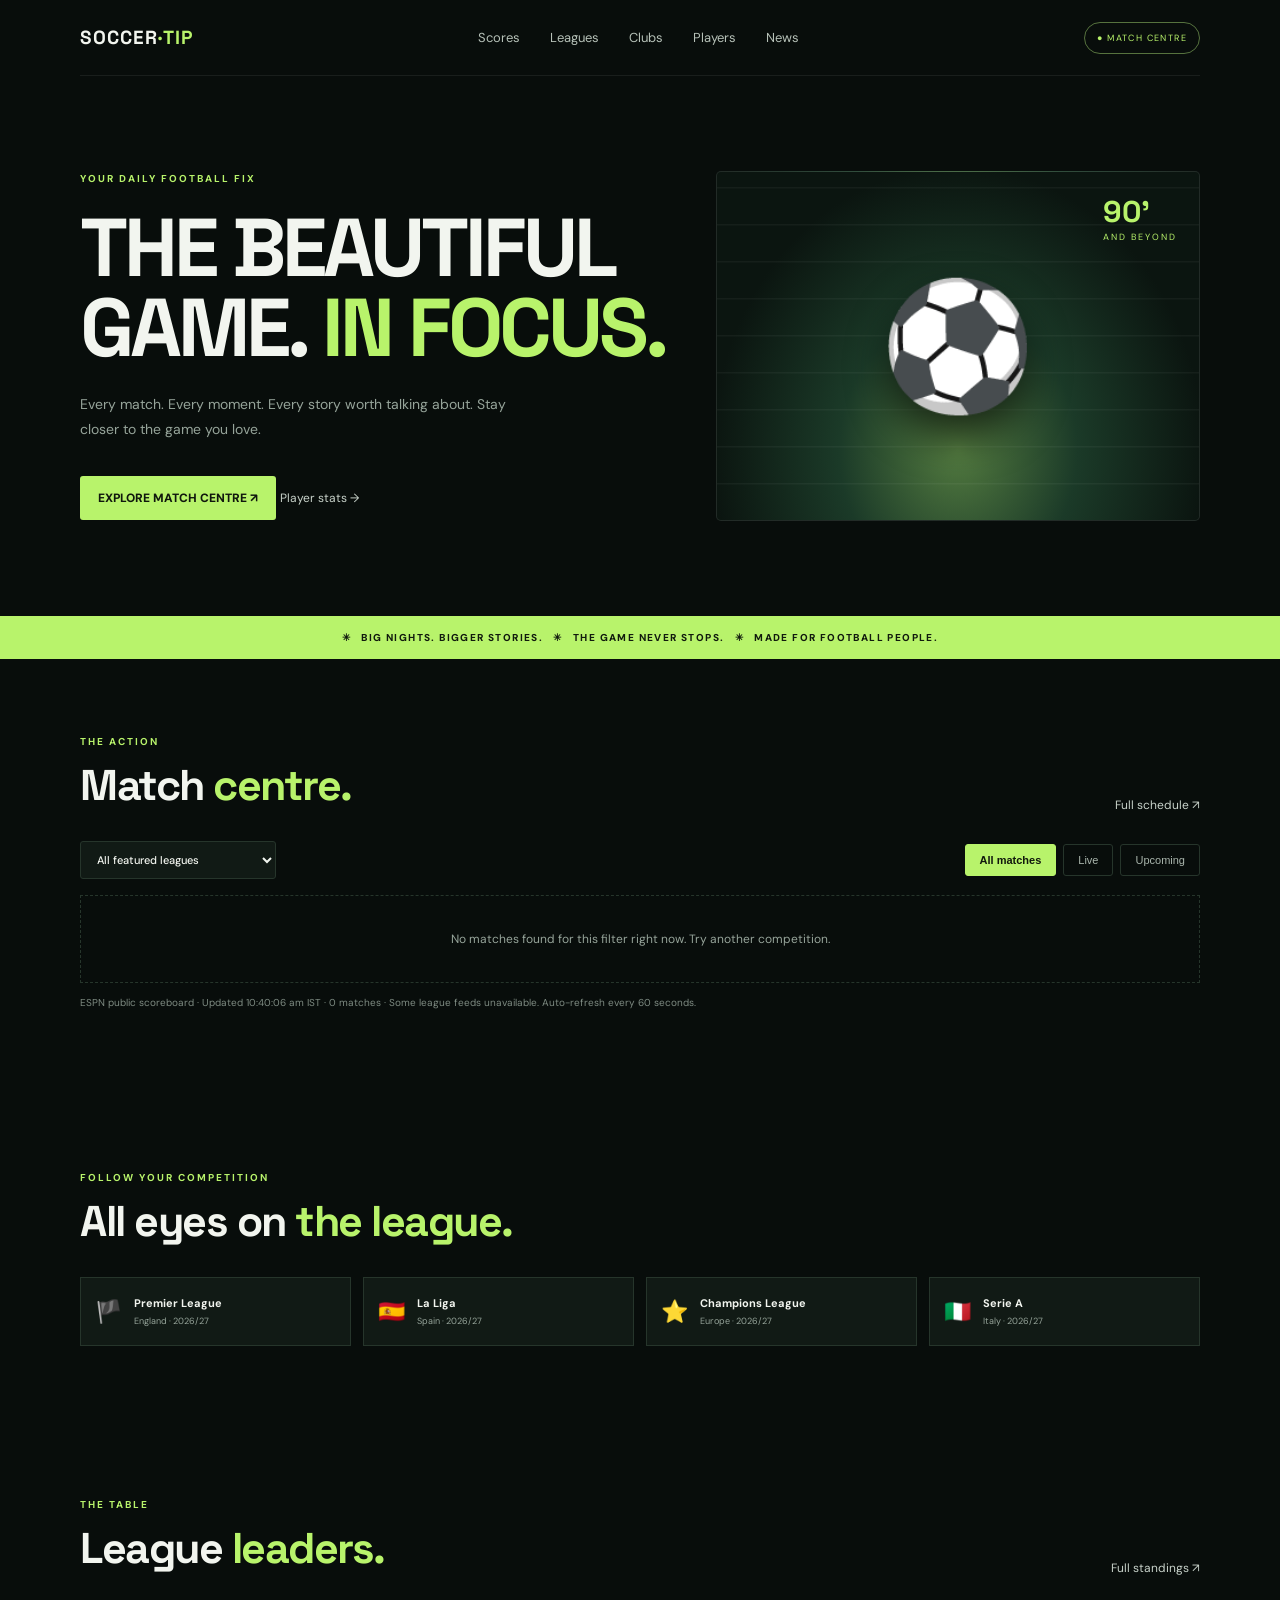
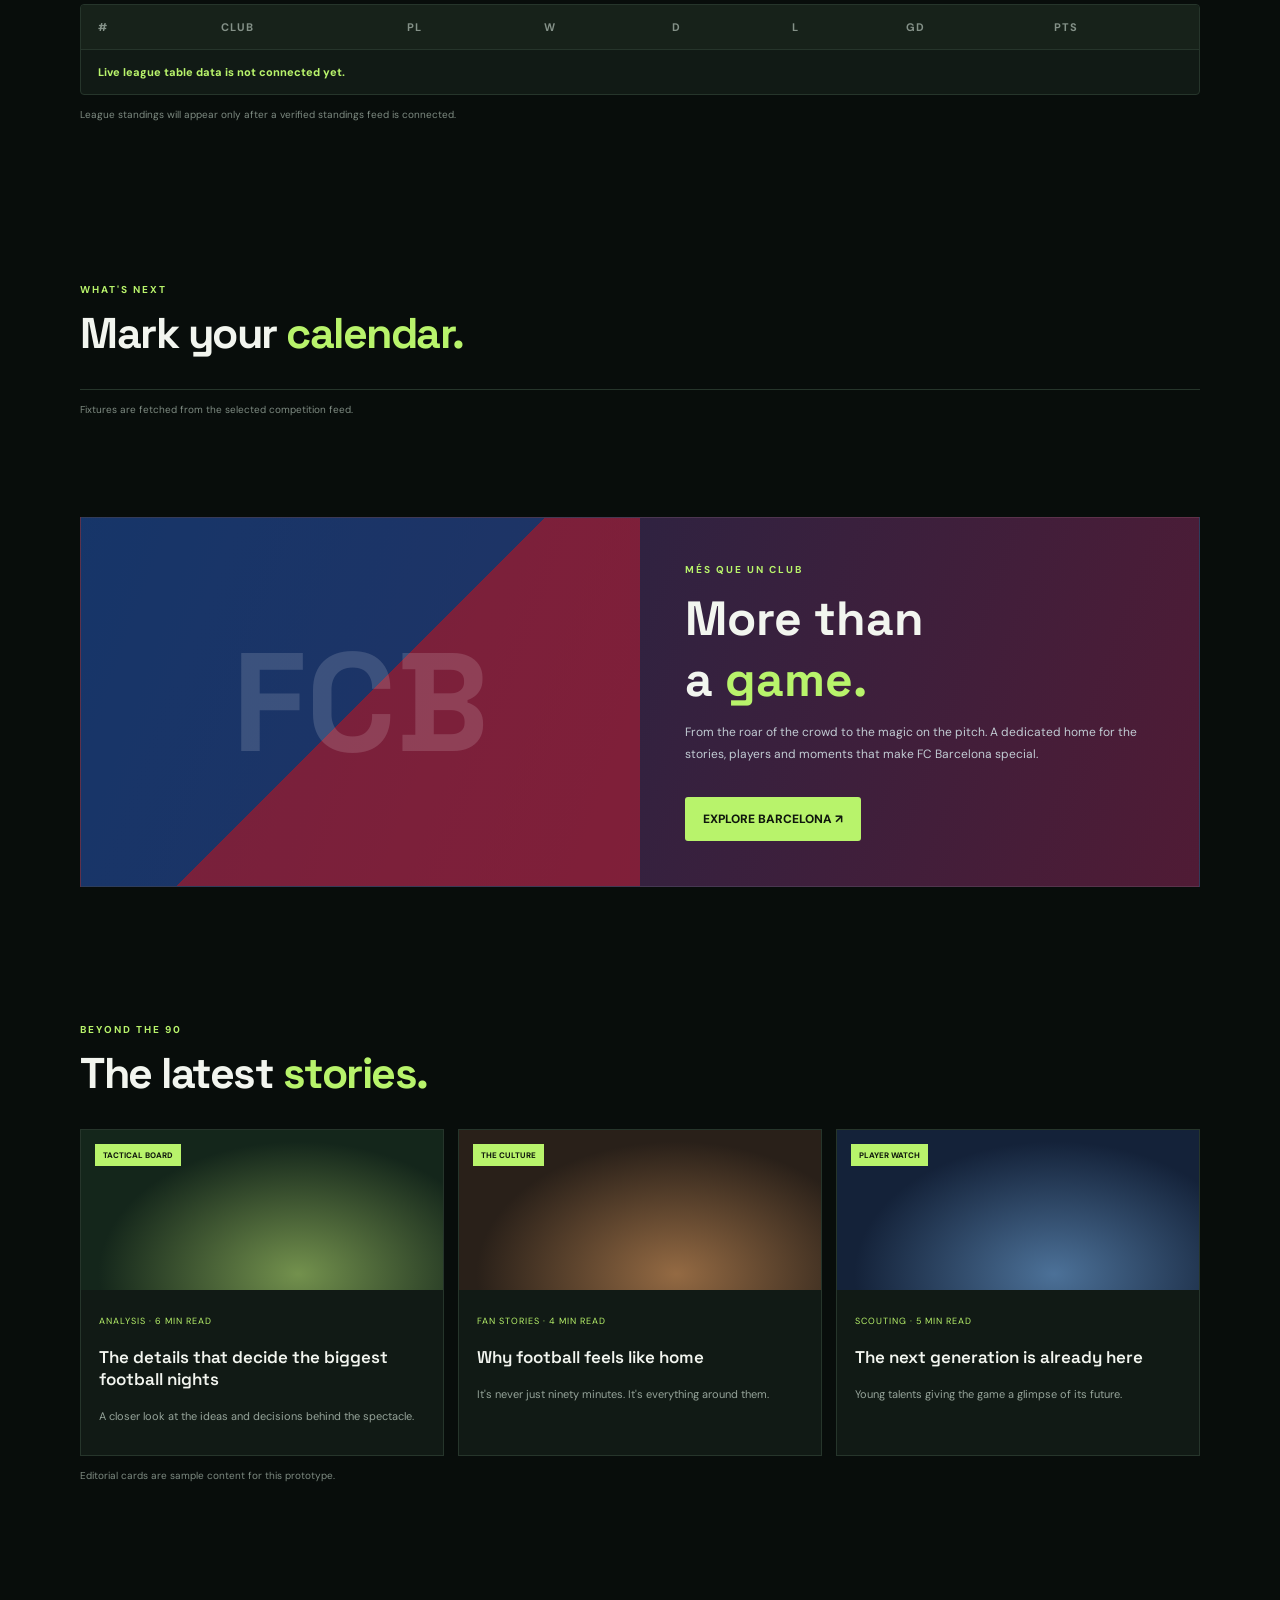
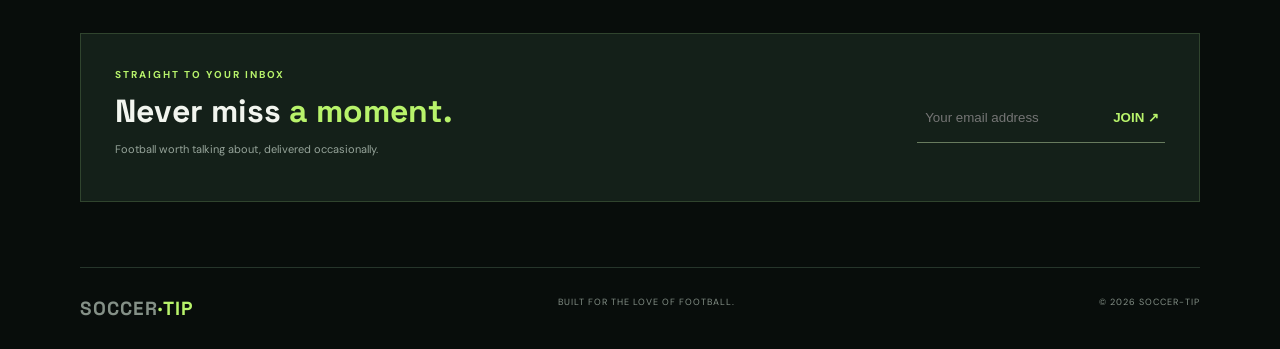
==== index.html @ ed4bfbc4 "Force refresh live scoreboard assets in browsers" ====
<!doctype html><html lang="en"><head><meta charset="utf-8"><meta name="viewport" content="width=device-width,initial-scale=1"><meta name="theme-color" content="#080d0b"><meta name="description" content="Soccer-Tip — your home for football scores, fixtures, leagues and stories."><title>Soccer-Tip | The beautiful game, in focus</title><link rel="preconnect" href="https://fonts.googleapis.com"><link href="https://fonts.googleapis.com/css2?family=DM+Sans:wght@400;500;700;800&family=Space+Grotesk:wght@500;600;700&display=swap" rel="stylesheet"><link rel="stylesheet" href="styles.css?v=20261124d"></head><body><header class="top wrap"><a class="brand" href="#">SOCCER<b>·TIP</b></a><nav><a href="#scores">Scores</a><a href="leagues.html">Leagues</a><a href="clubs.html">Clubs</a><a href="players.html">Players</a><a href="news.html">News</a></nav><span class="pill">● MATCH CENTRE</span></header><main><section class="hero wrap"><div><div class="eyebrow">YOUR DAILY FOOTBALL FIX</div><h1>THE BEAUTIFUL<br>GAME. <em>IN FOCUS.</em></h1><p>Every match. Every moment. Every story worth talking about. Stay closer to the game you love.</p><a class="cta" href="#scores">EXPLORE MATCH CENTRE ↗</a> <a class="link" href="players.html">Player stats →</a></div><div class="stadium"><div class="stamp">90'<small>AND BEYOND</small></div><div class="ball">⚽</div></div></section><div class="ticker">✳ &nbsp; BIG NIGHTS. BIGGER STORIES. &nbsp; ✳ &nbsp; THE GAME NEVER STOPS. &nbsp; ✳ &nbsp; MADE FOR FOOTBALL PEOPLE.</div><section class="section wrap" id="scores"><div class="heading"><div><div class="eyebrow">THE ACTION</div><h2>Match <em>centre.</em></h2></div><a class="link" href="#fixtures">Full schedule ↗</a></div><div class="score-tools"><select id="league-filter" class="filter-select" aria-label="Choose league"><option value="all">All featured leagues</option><option value="eng.1">Premier League</option><option value="esp.1">La Liga</option><option value="ger.1">Bundesliga</option><option value="ita.1">Serie A</option><option value="fra.1">Ligue 1</option><option value="uefa.champions">Champions League</option><option value="uefa.europa">Europa League</option><option value="uefa.europa.conf">Conference League</option><option value="ned.1">Eredivisie</option><option value="por.1">Primeira Liga</option><option value="usa.1">MLS</option><option value="mex.1">Liga MX</option><option value="bra.1">Brasileirão</option><option value="arg.1">Argentina Primera</option><option value="sco.1">Scottish Premiership</option><option value="eng.2">Championship</option><option value="eng.w.1">Women’s Super League</option><option value="uefa.wchampions">Women’s Champions League</option><option value="fifa.world">World Cup</option></select><div class="tabs"><button class="tab active" data-filter="all">All matches</button><button class="tab" data-filter="live">Live</button><button class="tab" data-filter="upcoming">Upcoming</button></div></div><div class="matches" id="matches-list"><div class="loading-state">Connecting to live football data…</div></div><p class="disclaimer" id="score-status">Live scores load directly from the ESPN public scoreboard. No sample scores are shown.</p></section><section class="section wrap" id="leagues"><div class="heading"><div><div class="eyebrow">FOLLOW YOUR COMPETITION</div><h2>All eyes on <em>the league.</em></h2></div></div><div class="leagues"><a class="league" href="#fixtures"><span class="flag">🏴</span><span><strong>Premier League</strong><small>England · 2026/27</small></span></a><a class="league" href="#fixtures"><span class="flag">🇪🇸</span><span><strong>La Liga</strong><small>Spain · 2026/27</small></span></a><a class="league" href="#fixtures"><span class="flag">⭐</span><span><strong>Champions League</strong><small>Europe · 2026/27</small></span></a><a class="league" href="#fixtures"><span class="flag">🇮🇹</span><span><strong>Serie A</strong><small>Italy · 2026/27</small></span></a></div></section><section class="section wrap" id="standings"><div class="heading"><div><div class="eyebrow">THE TABLE</div><h2>League <em>leaders.</em></h2></div><a class="link" href="leagues.html">Full standings ↗</a></div><div class="table-wrap"><table class="standings"><thead><tr><th>#</th><th>CLUB</th><th>PL</th><th>W</th><th>D</th><th>L</th><th>GD</th><th>PTS</th></tr></thead><tbody id="standings-body"><tr><td colspan="8">Live league table data is not connected yet.</td></tr></tbody></table></div><p class="disclaimer">League standings will appear only after a verified standings feed is connected.</p></section><section class="section wrap" id="fixtures"><div class="heading"><div><div class="eyebrow">WHAT'S NEXT</div><h2>Mark your <em>calendar.</em></h2></div></div><div class="fixtures" id="upcoming-fixtures"><p class="disclaimer">Fixtures are fetched from the selected competition feed.</p></div></section><section class="barca wrap"><div class="barca-art">FCB</div><div class="barca-copy"><div class="eyebrow">MÉS QUE UN CLUB</div><h2>More than<br>a <em>game.</em></h2><p>From the roar of the crowd to the magic on the pitch. A dedicated home for the stories, players and moments that make FC Barcelona special.</p><a class="cta" href="clubs.html#barcelona">EXPLORE BARCELONA ↗</a></div></section><section class="section wrap" id="stories"><div class="heading"><div><div class="eyebrow">BEYOND THE 90</div><h2>The latest <em>stories.</em></h2></div></div><div class="stories"><article class="story"><div class="visual"><span>TACTICAL BOARD</span></div><div class="story-copy"><small>ANALYSIS · 6 MIN READ</small><h3>The details that decide the biggest football nights</h3><p>A closer look at the ideas and decisions behind the spectacle.</p></div></article><article class="story"><div class="visual"><span>THE CULTURE</span></div><div class="story-copy"><small>FAN STORIES · 4 MIN READ</small><h3>Why football feels like home</h3><p>It's never just ninety minutes. It's everything around them.</p></div></article><article class="story"><div class="visual"><span>PLAYER WATCH</span></div><div class="story-copy"><small>SCOUTING · 5 MIN READ</small><h3>The next generation is already here</h3><p>Young talents giving the game a glimpse of its future.</p></div></article></div><p class="disclaimer">Editorial cards are sample content for this prototype.</p></section><section class="newsletter wrap"><div><div class="eyebrow">STRAIGHT TO YOUR INBOX</div><h2>Never miss <em>a moment.</em></h2><p>Football worth talking about, delivered occasionally.</p></div><div><form id="newsletter"><input type="email" placeholder="Your email address" required aria-label="Your email address"><button>JOIN ↗</button></form><small id="message" class="disclaimer"></small></div></section></main><footer class="footer wrap"><a class="brand" href="#">SOCCER<b>·TIP</b></a><span>BUILT FOR THE LOVE OF FOOTBALL.</span><span>© 2026 SOCCER-TIP</span></footer><script src="app.js?v=20261124d"></script></body></html>
---- styles.css ----
:root{--bg:#080d0b;--panel:#111a15;--line:#26352b;--txt:#f2f5ef;--muted:#96a49a;--green:#b8f36b;--display:'Space Grotesk',sans-serif;--body:'DM Sans',sans-serif}*{box-sizing:border-box}html{scroll-behavior:smooth}body{margin:0;background:var(--bg);color:var(--txt);font-family:var(--body)}a{color:inherit;text-decoration:none}.wrap{width:min(1120px,88%);margin:auto}.top{height:76px;border-bottom:1px solid #ffffff12;display:flex;align-items:center;justify-content:space-between}.brand{font:700 19px var(--display);letter-spacing:1px}.brand b{color:var(--green)}nav{display:flex;gap:30px;color:#b6c1b8;font-size:13px}nav a:hover,.link:hover{color:var(--green)}.pill{font-size:9px;letter-spacing:1.4px;color:var(--green);border:1px solid #56723e;padding:9px 12px;border-radius:30px}.hero{min-height:540px;display:grid;grid-template-columns:1.1fr .9fr;gap:45px;align-items:center;padding:65px 0}.eyebrow{color:var(--green);font-size:10px;letter-spacing:2px;font-weight:700}.hero h1{font:700 clamp(48px,6.6vw,82px)/.98 var(--display);letter-spacing:-4px;margin:23px 0}.hero h1 em,h2 em{font-style:normal;color:var(--green)}.hero p{color:var(--muted);max-width:440px;line-height:1.8;font-size:14px}.cta{display:inline-block;margin-top:20px;padding:14px 18px;background:var(--green);color:#10170d;font-weight:800;font-size:12px;border-radius:3px}.stadium{height:350px;border:1px solid #ffffff18;border-radius:5px;display:grid;place-items:center;position:relative;overflow:hidden;background:radial-gradient(ellipse at 50% 80%,#537b40,#1b3a28 35%,#0b1510 72%)}.stadium:before{content:"";position:absolute;inset:0;background:repeating-linear-gradient(0deg,transparent 0 35px,#ffffff0b 36px 37px)}.ball{font-size:125px;filter:drop-shadow(0 20px 20px #0009);z-index:1}.stamp{position:absolute;right:22px;top:20px;color:var(--green);font:700 30px var(--display)}.stamp small{display:block;font:9px var(--body);letter-spacing:2px}.ticker{background:var(--green);color:#111a0d;padding:15px 6%;font-size:10px;font-weight:800;letter-spacing:1.4px;text-align:center}.section{padding:76px 0}.heading{display:flex;align-items:end;justify-content:space-between;margin-bottom:28px}.heading h2{font:700 clamp(30px,4vw,43px) var(--display);margin:10px 0 0;letter-spacing:-1.5px}.link{font-size:12px;color:#c8d2ca}.tabs{display:flex;gap:7px;margin-bottom:15px}.tab{background:transparent;color:#aab6ad;border:1px solid var(--line);padding:9px 14px;font-size:11px;border-radius:3px}.tab.active{background:var(--green);color:#10170d;border-color:var(--green);font-weight:800}.matches{display:grid;grid-template-columns:repeat(3,1fr);gap:13px}.match{background:linear-gradient(145deg,#16221a,#0e1511);border:1px solid var(--line);padding:18px;border-radius:4px}.meta,.foot{display:flex;justify-content:space-between;color:#89968d;font-size:9px;letter-spacing:.8px}.live{color:var(--green)}.teams{display:grid;grid-template-columns:1fr auto 1fr;align-items:center;text-align:center;gap:8px;padding:28px 0}.crest{width:42px;height:42px;border-radius:50%;display:grid;place-items:center;margin:0 auto 9px;font-weight:800;background:#883047}.team:last-child .crest{background:#244c85}.team strong{font-size:11px}.score{font:700 27px var(--display)}.score small{display:block;font:9px var(--body);color:#98a59b;margin-top:5px}.foot{border-top:1px solid var(--line);padding-top:13px;letter-spacing:0}.disclaimer{font-size:10px;color:#7e8b82;margin-top:13px}.leagues{display:grid;grid-template-columns:repeat(4,1fr);gap:12px}.league{background:var(--panel);border:1px solid var(--line);padding:18px 14px;display:flex;gap:12px;align-items:center}.league .flag{font-size:22px}.league strong{display:block;font-size:11px}.league small{display:block;color:var(--muted);font-size:9px;margin-top:5px}.fixtures{border-top:1px solid var(--line)}.fixture{display:grid;grid-template-columns:65px 1fr 2fr 90px;gap:15px;align-items:center;padding:19px 12px;border-bottom:1px solid var(--line)}.date strong{font:700 24px var(--display)}.date small,.comp{display:block;color:var(--muted);font-size:9px;letter-spacing:1px}.fixture-teams{font-size:12px}.fixture-teams span{color:var(--muted);padding:0 10px}.time{font:700 14px var(--display)}.barca{margin:15px auto 60px;display:grid;grid-template-columns:1fr 1fr;background:linear-gradient(110deg,#15284a,#501b35);border:1px solid #ffffff19}.barca-art{min-height:280px;display:grid;place-items:center;font:700 clamp(70px,12vw,140px) var(--display);color:#ffffff25;background:linear-gradient(135deg,#173c78aa 50%,#a51e36aa 50%)}.barca-copy{padding:45px;align-self:center}.barca-copy h2{font:700 48px var(--display);margin:12px 0}.barca-copy p{font-size:12px;line-height:1.8;color:#c1cbd3}.stories{display:grid;grid-template-columns:repeat(3,1fr);gap:14px}.story{background:var(--panel);border:1px solid var(--line)}.visual{height:160px;background:radial-gradient(ellipse at 60% 90%,#73914d,#14261b 65%);position:relative}.story:nth-child(2) .visual{background:radial-gradient(ellipse at 60% 90%,#946a43,#292019 65%)}.story:nth-child(3) .visual{background:radial-gradient(ellipse at 60% 90%,#4c7198,#142239 65%)}.visual span{position:absolute;left:14px;top:14px;background:var(--green);color:#111a0d;padding:6px 8px;font-size:8px;font-weight:800}.story-copy{padding:18px}.story-copy small{color:var(--green);font-size:9px;letter-spacing:1px}.story-copy h3{font:600 17px var(--display);line-height:1.3}.story-copy p{font-size:11px;color:var(--muted);line-height:1.7}.newsletter{padding:34px;background:#142019;border:1px solid #30442e;display:flex;justify-content:space-between;align-items:center;gap:25px;margin:65px auto}.newsletter h2{font:700 32px var(--display);margin:10px 0}.newsletter p{font-size:11px;color:var(--muted)}form{display:flex;border-bottom:1px solid #687b5e;padding:9px 0}input{background:transparent;border:0;color:white;outline:0;padding:8px;min-width:190px}form button{background:transparent;border:0;color:var(--green);font-weight:800}.footer{border-top:1px solid var(--line);padding:28px 0;display:flex;justify-content:space-between;color:#849087;font-size:9px;letter-spacing:1px}@media(max-width:760px){.wrap{width:90%}.top{height:65px}nav{display:none}.hero{grid-template-columns:1fr;padding:55px 0}.hero h1{font-size:57px}.stadium{height:250px}.matches{grid-template-columns:1fr}.leagues{grid-template-columns:1fr 1fr}.fixture{grid-template-columns:48px 1fr auto;gap:8px}.comp{display:none}.barca{grid-template-columns:1fr}.barca-art{min-height:180px}.barca-copy{padding:30px}.stories{grid-template-columns:1fr}.newsletter{display:block;padding:25px}.newsletter form{margin-top:20px}.footer{gap:12px;flex-wrap:wrap}.footer .brand{width:100%}}
/* Expanded platform components */
.table-wrap{overflow-x:auto;border:1px solid var(--line);border-radius:4px;background:var(--panel)}
.standings{width:100%;border-collapse:collapse;min-width:520px;text-align:left}
.standings th{font-size:9px;letter-spacing:1px;color:#849188;font-weight:700;background:#17221a}
.standings td,.standings th{padding:15px 17px;border-bottom:1px solid var(--line);font-size:11px}
.standings td:first-child{color:var(--green);font-weight:800}.standings td:nth-child(2){font-weight:700}.standings tr:last-child td{border-bottom:0}
.page-hero{padding:65px 0 40px;border-bottom:1px solid var(--line)}
.page-hero h1{font:700 clamp(42px,6vw,68px)/1 var(--display);letter-spacing:-3px;margin:16px 0}
.page-hero p{color:var(--muted);max-width:620px;line-height:1.8;font-size:13px}
.content-grid{display:grid;grid-template-columns:repeat(3,1fr);gap:14px}
.content-card{background:var(--panel);border:1px solid var(--line);padding:20px;border-radius:4px}
.content-card h3{font:600 18px var(--display);margin:10px 0}
.content-card p{font-size:11px;line-height:1.7;color:var(--muted)}
.content-card .eyebrow{font-size:9px}
.club-badge{width:48px;height:48px;border-radius:50%;display:grid;place-items:center;background:linear-gradient(135deg,#163b80 50%,#a51e36 50%);font:700 17px var(--display);margin-bottom:15px}
.player-number{font:700 34px var(--display);color:var(--green)}
.stat-row{display:grid;grid-template-columns:repeat(4,1fr);gap:10px;margin:22px 0}
.stat-box{background:var(--panel);border:1px solid var(--line);padding:17px}
.stat-box strong{display:block;font:700 27px var(--display);color:var(--green)}
.stat-box span{font-size:9px;color:var(--muted);letter-spacing:1px}
.searchbar{display:flex;gap:10px;margin:20px 0}
.searchbar input{background:var(--panel);border:1px solid var(--line);padding:13px 15px;flex:1;min-width:0}
.filter-select{background:var(--panel);border:1px solid var(--line);color:var(--txt);padding:0 12px}
.content-card[hidden],.match[hidden]{display:none}
@media(max-width:760px){.content-grid{grid-template-columns:1fr}.stat-row{grid-template-columns:1fr 1fr}.page-hero{padding:45px 0 28px}.searchbar{flex-direction:column}.filter-select{padding:12px}}

.score-tools{display:flex;align-items:center;justify-content:space-between;gap:14px;margin-bottom:16px}.score-tools .tabs{margin:0}.filter-select{min-height:38px;border-radius:3px;font:500 11px var(--body);max-width:280px}.loading-state,.empty-state{padding:35px 15px;text-align:center;border:1px dashed var(--line);color:var(--muted);font-size:12px;grid-column:1/-1}.team{min-width:0}.club-logo{width:42px;height:42px;object-fit:contain;display:block;margin:0 auto 9px}.crest-fallback{width:42px;height:42px;border-radius:50%;display:grid;place-items:center;margin:0 auto 9px;background:#233b2a;color:var(--green);font:700 14px var(--display)}.team strong{display:block;max-width:110px;overflow:hidden;text-overflow:ellipsis;white-space:nowrap}.match{min-width:0}@media(max-width:760px){.score-tools{align-items:stretch;flex-direction:column}.score-tools .tabs{flex-wrap:wrap}.filter-select{max-width:none;width:100%}}
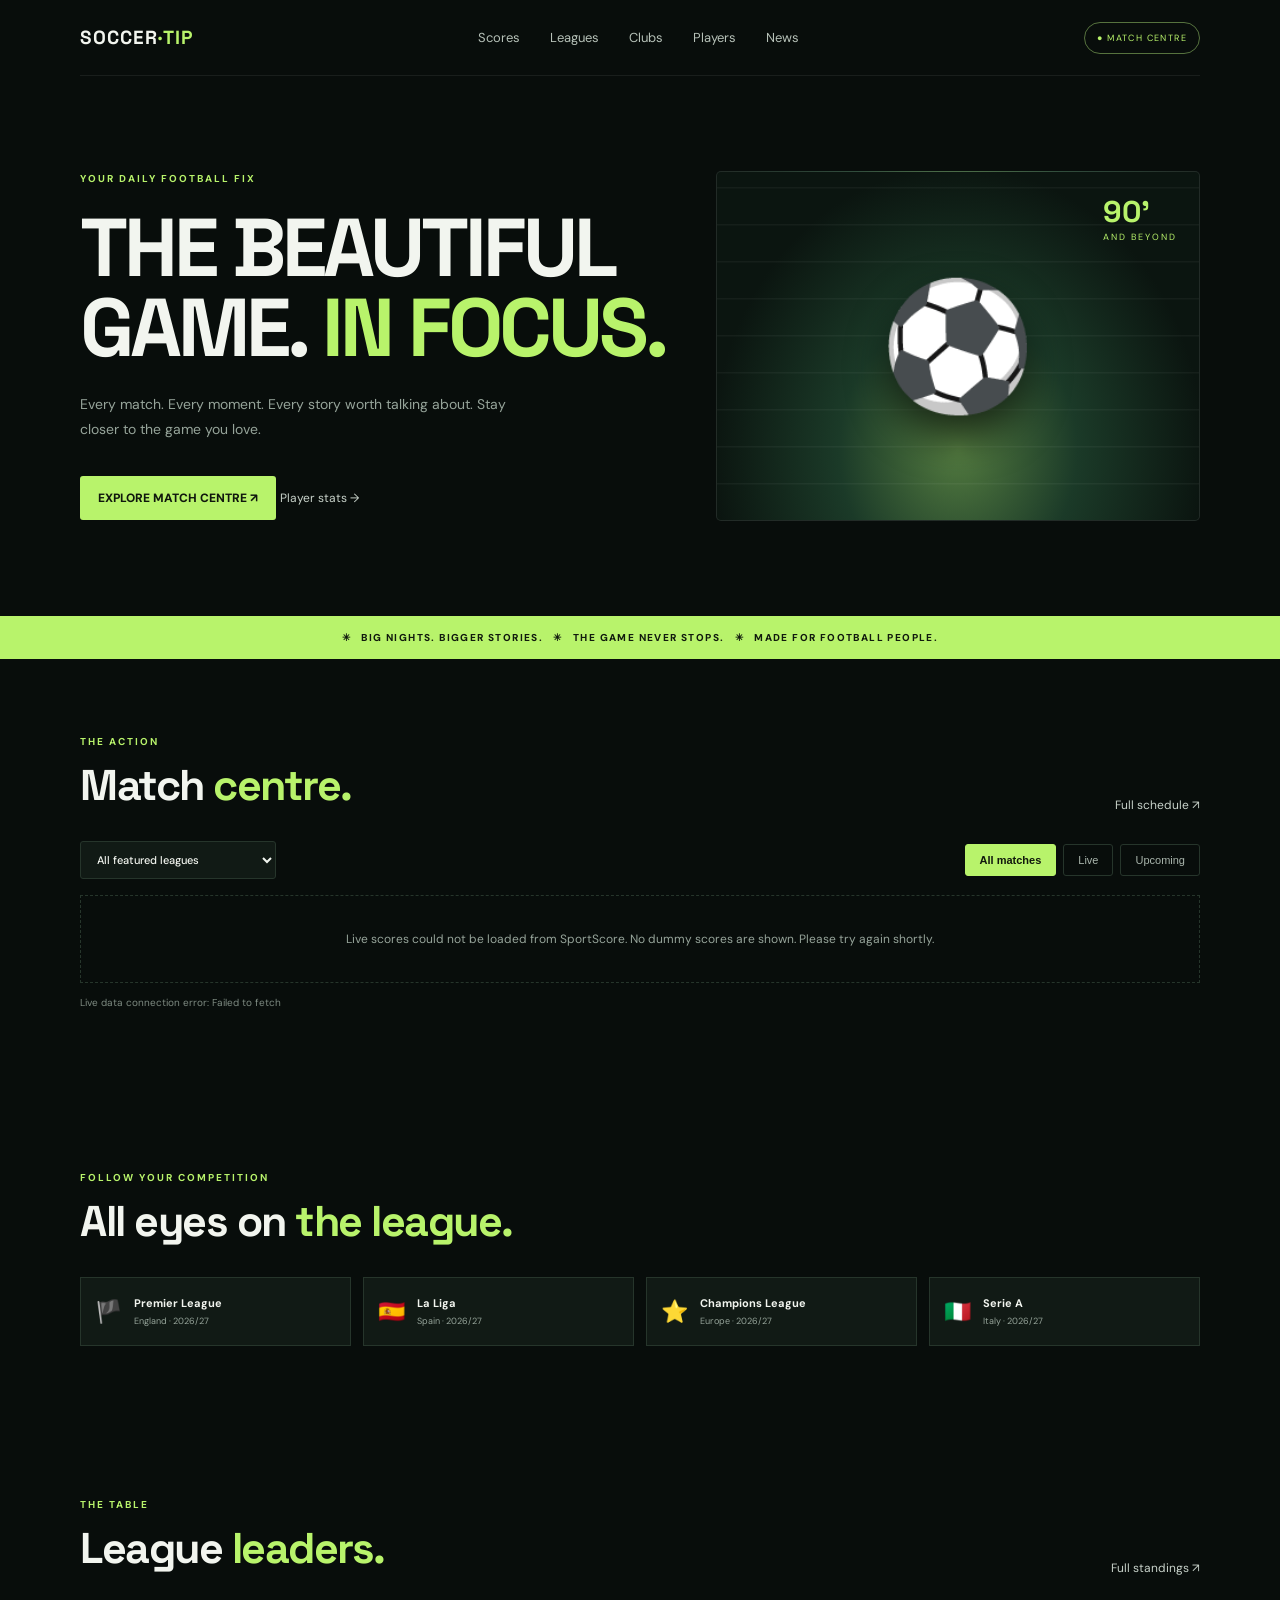
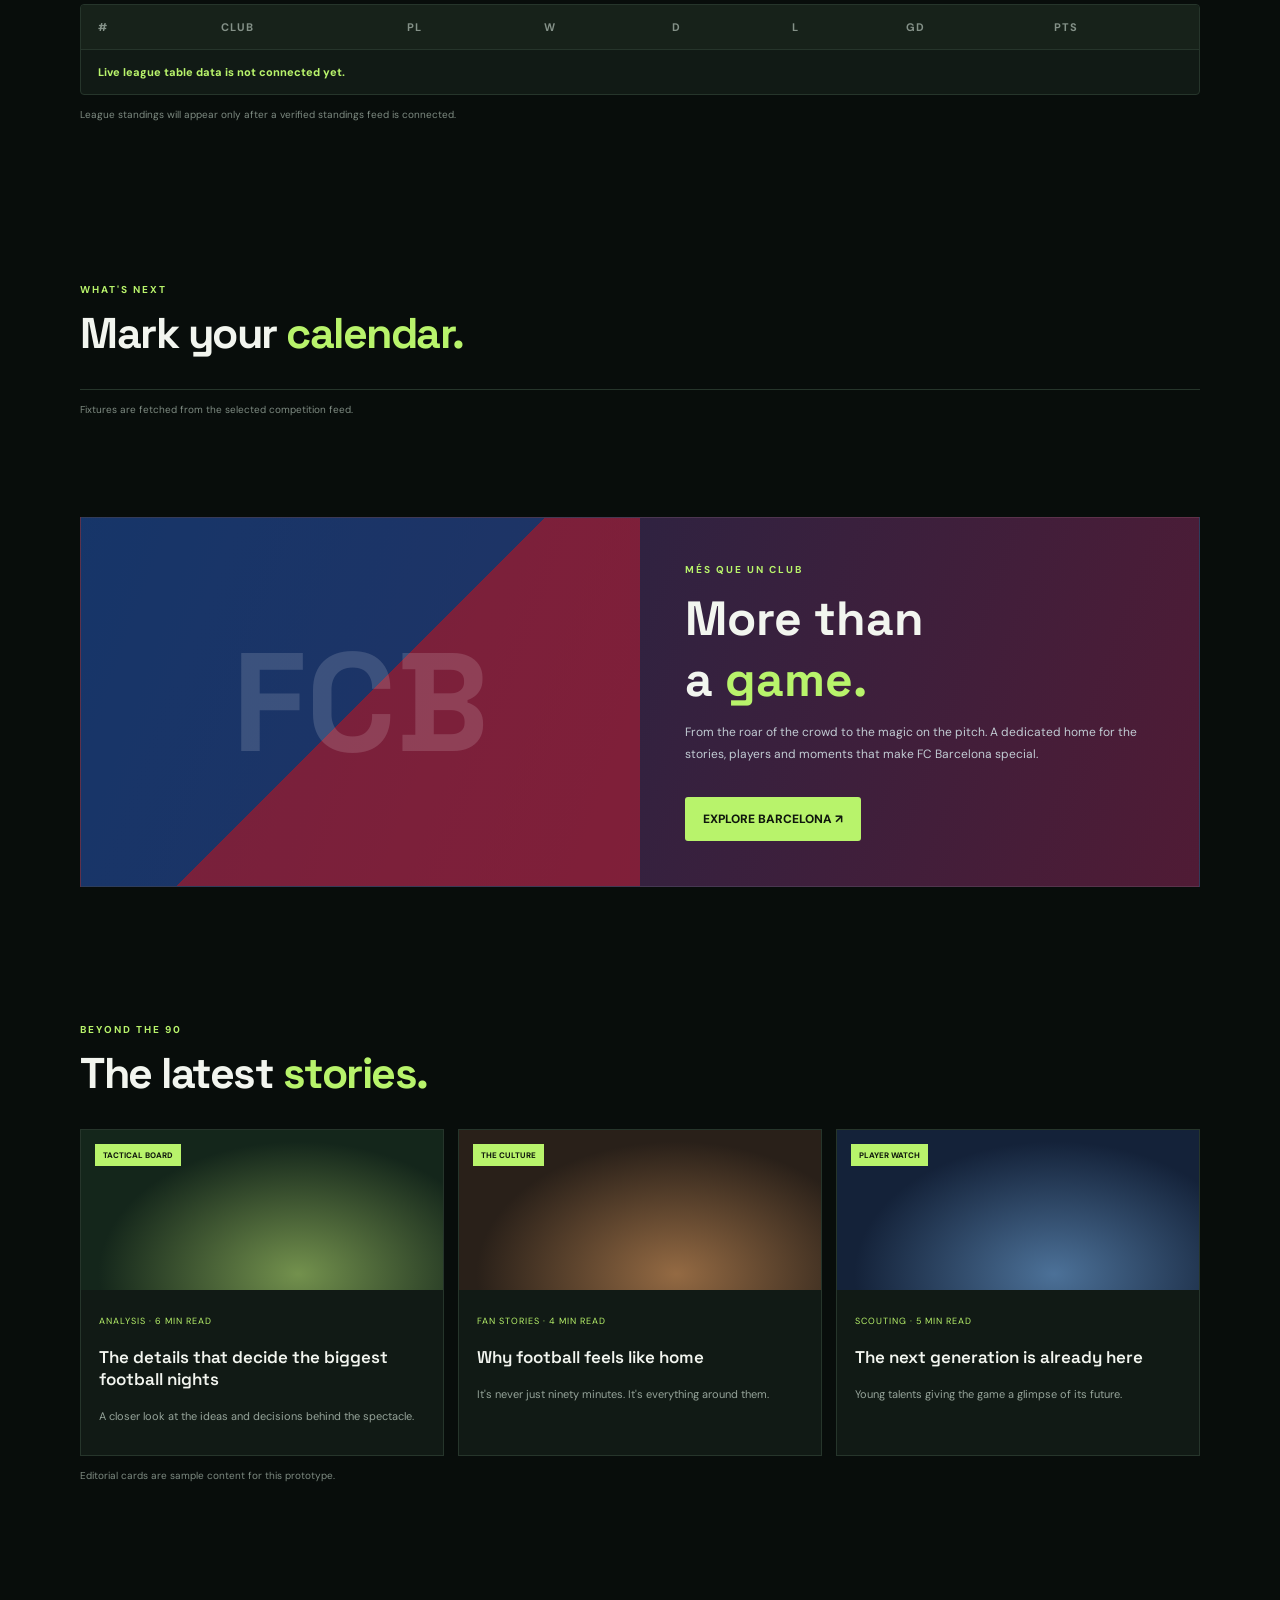
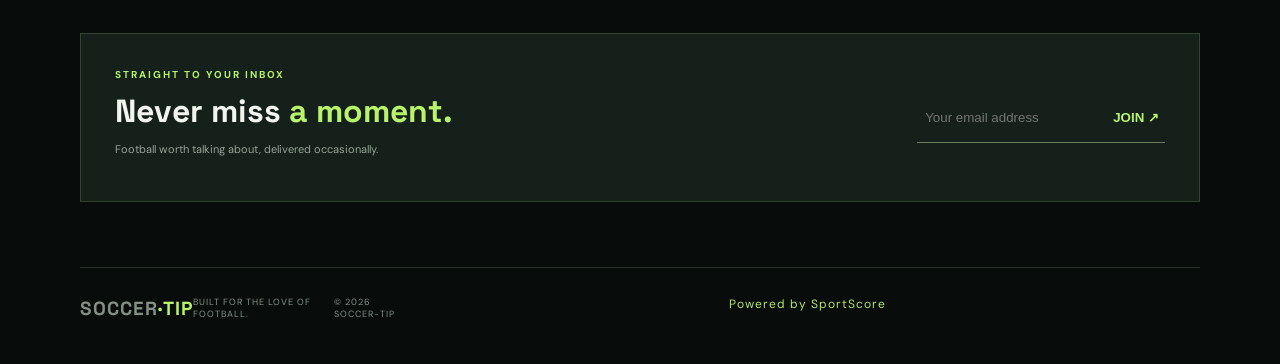
==== commit f969c5c1: "Add required SportScore attribution and refresh script" ====
--- a/index.html
+++ b/index.html
@@ -1 +1 @@
-<!doctype html><html lang="en"><head><meta charset="utf-8"><meta name="viewport" content="width=device-width,initial-scale=1"><meta name="theme-color" content="#080d0b"><meta name="description" content="Soccer-Tip — your home for football scores, fixtures, leagues and stories."><title>Soccer-Tip | The beautiful game, in focus</title><link rel="preconnect" href="https://fonts.googleapis.com"><link href="https://fonts.googleapis.com/css2?family=DM+Sans:wght@400;500;700;800&family=Space+Grotesk:wght@500;600;700&display=swap" rel="stylesheet"><link rel="stylesheet" href="styles.css?v=20261124d"></head><body><header class="top wrap"><a class="brand" href="#">SOCCER<b>·TIP</b></a><nav><a href="#scores">Scores</a><a href="leagues.html">Leagues</a><a href="clubs.html">Clubs</a><a href="players.html">Players</a><a href="news.html">News</a></nav><span class="pill">● MATCH CENTRE</span></header><main><section class="hero wrap"><div><div class="eyebrow">YOUR DAILY FOOTBALL FIX</div><h1>THE BEAUTIFUL<br>GAME. <em>IN FOCUS.</em></h1><p>Every match. Every moment. Every story worth talking about. Stay closer to the game you love.</p><a class="cta" href="#scores">EXPLORE MATCH CENTRE ↗</a> <a class="link" href="players.html">Player stats →</a></div><div class="stadium"><div class="stamp">90'<small>AND BEYOND</small></div><div class="ball">⚽</div></div></section><div class="ticker">✳ &nbsp; BIG NIGHTS. BIGGER STORIES. &nbsp; ✳ &nbsp; THE GAME NEVER STOPS. &nbsp; ✳ &nbsp; MADE FOR FOOTBALL PEOPLE.</div><section class="section wrap" id="scores"><div class="heading"><div><div class="eyebrow">THE ACTION</div><h2>Match <em>centre.</em></h2></div><a class="link" href="#fixtures">Full schedule ↗</a></div><div class="score-tools"><select id="league-filter" class="filter-select" aria-label="Choose league"><option value="all">All featured leagues</option><option value="eng.1">Premier League</option><option value="esp.1">La Liga</option><option value="ger.1">Bundesliga</option><option value="ita.1">Serie A</option><option value="fra.1">Ligue 1</option><option value="uefa.champions">Champions League</option><option value="uefa.europa">Europa League</option><option value="uefa.europa.conf">Conference League</option><option value="ned.1">Eredivisie</option><option value="por.1">Primeira Liga</option><option value="usa.1">MLS</option><option value="mex.1">Liga MX</option><option value="bra.1">Brasileirão</option><option value="arg.1">Argentina Primera</option><option value="sco.1">Scottish Premiership</option><option value="eng.2">Championship</option><option value="eng.w.1">Women’s Super League</option><option value="uefa.wchampions">Women’s Champions League</option><option value="fifa.world">World Cup</option></select><div class="tabs"><button class="tab active" data-filter="all">All matches</button><button class="tab" data-filter="live">Live</button><button class="tab" data-filter="upcoming">Upcoming</button></div></div><div class="matches" id="matches-list"><div class="loading-state">Connecting to live football data…</div></div><p class="disclaimer" id="score-status">Live scores load directly from the ESPN public scoreboard. No sample scores are shown.</p></section><section class="section wrap" id="leagues"><div class="heading"><div><div class="eyebrow">FOLLOW YOUR COMPETITION</div><h2>All eyes on <em>the league.</em></h2></div></div><div class="leagues"><a class="league" href="#fixtures"><span class="flag">🏴</span><span><strong>Premier League</strong><small>England · 2026/27</small></span></a><a class="league" href="#fixtures"><span class="flag">🇪🇸</span><span><strong>La Liga</strong><small>Spain · 2026/27</small></span></a><a class="league" href="#fixtures"><span class="flag">⭐</span><span><strong>Champions League</strong><small>Europe · 2026/27</small></span></a><a class="league" href="#fixtures"><span class="flag">🇮🇹</span><span><strong>Serie A</strong><small>Italy · 2026/27</small></span></a></div></section><section class="section wrap" id="standings"><div class="heading"><div><div class="eyebrow">THE TABLE</div><h2>League <em>leaders.</em></h2></div><a class="link" href="leagues.html">Full standings ↗</a></div><div class="table-wrap"><table class="standings"><thead><tr><th>#</th><th>CLUB</th><th>PL</th><th>W</th><th>D</th><th>L</th><th>GD</th><th>PTS</th></tr></thead><tbody id="standings-body"><tr><td colspan="8">Live league table data is not connected yet.</td></tr></tbody></table></div><p class="disclaimer">League standings will appear only after a verified standings feed is connected.</p></section><section class="section wrap" id="fixtures"><div class="heading"><div><div class="eyebrow">WHAT'S NEXT</div><h2>Mark your <em>calendar.</em></h2></div></div><div class="fixtures" id="upcoming-fixtures"><p class="disclaimer">Fixtures are fetched from the selected competition feed.</p></div></section><section class="barca wrap"><div class="barca-art">FCB</div><div class="barca-copy"><div class="eyebrow">MÉS QUE UN CLUB</div><h2>More than<br>a <em>game.</em></h2><p>From the roar of the crowd to the magic on the pitch. A dedicated home for the stories, players and moments that make FC Barcelona special.</p><a class="cta" href="clubs.html#barcelona">EXPLORE BARCELONA ↗</a></div></section><section class="section wrap" id="stories"><div class="heading"><div><div class="eyebrow">BEYOND THE 90</div><h2>The latest <em>stories.</em></h2></div></div><div class="stories"><article class="story"><div class="visual"><span>TACTICAL BOARD</span></div><div class="story-copy"><small>ANALYSIS · 6 MIN READ</small><h3>The details that decide the biggest football nights</h3><p>A closer look at the ideas and decisions behind the spectacle.</p></div></article><article class="story"><div class="visual"><span>THE CULTURE</span></div><div class="story-copy"><small>FAN STORIES · 4 MIN READ</small><h3>Why football feels like home</h3><p>It's never just ninety minutes. It's everything around them.</p></div></article><article class="story"><div class="visual"><span>PLAYER WATCH</span></div><div class="story-copy"><small>SCOUTING · 5 MIN READ</small><h3>The next generation is already here</h3><p>Young talents giving the game a glimpse of its future.</p></div></article></div><p class="disclaimer">Editorial cards are sample content for this prototype.</p></section><section class="newsletter wrap"><div><div class="eyebrow">STRAIGHT TO YOUR INBOX</div><h2>Never miss <em>a moment.</em></h2><p>Football worth talking about, delivered occasionally.</p></div><div><form id="newsletter"><input type="email" placeholder="Your email address" required aria-label="Your email address"><button>JOIN ↗</button></form><small id="message" class="disclaimer"></small></div></section></main><footer class="footer wrap"><a class="brand" href="#">SOCCER<b>·TIP</b></a><span>BUILT FOR THE LOVE OF FOOTBALL.</span><span>© 2026 SOCCER-TIP</span></footer><script src="app.js?v=20261124d"></script></body></html>+<!doctype html><html lang="en"><head><meta charset="utf-8"><meta name="viewport" content="width=device-width,initial-scale=1"><meta name="theme-color" content="#080d0b"><meta name="description" content="Soccer-Tip — your home for football scores, fixtures, leagues and stories."><title>Soccer-Tip | The beautiful game, in focus</title><link rel="preconnect" href="https://fonts.googleapis.com"><link href="https://fonts.googleapis.com/css2?family=DM+Sans:wght@400;500;700;800&family=Space+Grotesk:wght@500;600;700&display=swap" rel="stylesheet"><link rel="stylesheet" href="styles.css?v=20261124d"></head><body><header class="top wrap"><a class="brand" href="#">SOCCER<b>·TIP</b></a><nav><a href="#scores">Scores</a><a href="leagues.html">Leagues</a><a href="clubs.html">Clubs</a><a href="players.html">Players</a><a href="news.html">News</a></nav><span class="pill">● MATCH CENTRE</span></header><main><section class="hero wrap"><div><div class="eyebrow">YOUR DAILY FOOTBALL FIX</div><h1>THE BEAUTIFUL<br>GAME. <em>IN FOCUS.</em></h1><p>Every match. Every moment. Every story worth talking about. Stay closer to the game you love.</p><a class="cta" href="#scores">EXPLORE MATCH CENTRE ↗</a> <a class="link" href="players.html">Player stats →</a></div><div class="stadium"><div class="stamp">90'<small>AND BEYOND</small></div><div class="ball">⚽</div></div></section><div class="ticker">✳ &nbsp; BIG NIGHTS. BIGGER STORIES. &nbsp; ✳ &nbsp; THE GAME NEVER STOPS. &nbsp; ✳ &nbsp; MADE FOR FOOTBALL PEOPLE.</div><section class="section wrap" id="scores"><div class="heading"><div><div class="eyebrow">THE ACTION</div><h2>Match <em>centre.</em></h2></div><a class="link" href="#fixtures">Full schedule ↗</a></div><div class="score-tools"><select id="league-filter" class="filter-select" aria-label="Choose league"><option value="all">All featured leagues</option><option value="eng.1">Premier League</option><option value="esp.1">La Liga</option><option value="ger.1">Bundesliga</option><option value="ita.1">Serie A</option><option value="fra.1">Ligue 1</option><option value="uefa.champions">Champions League</option><option value="uefa.europa">Europa League</option><option value="uefa.europa.conf">Conference League</option><option value="ned.1">Eredivisie</option><option value="por.1">Primeira Liga</option><option value="usa.1">MLS</option><option value="mex.1">Liga MX</option><option value="bra.1">Brasileirão</option><option value="arg.1">Argentina Primera</option><option value="sco.1">Scottish Premiership</option><option value="eng.2">Championship</option><option value="eng.w.1">Women’s Super League</option><option value="uefa.wchampions">Women’s Champions League</option><option value="fifa.world">World Cup</option></select><div class="tabs"><button class="tab active" data-filter="all">All matches</button><button class="tab" data-filter="live">Live</button><button class="tab" data-filter="upcoming">Upcoming</button></div></div><div class="matches" id="matches-list"><div class="loading-state">Connecting to live football data…</div></div><p class="disclaimer" id="score-status">Live scores load directly from the ESPN public scoreboard. No sample scores are shown.</p></section><section class="section wrap" id="leagues"><div class="heading"><div><div class="eyebrow">FOLLOW YOUR COMPETITION</div><h2>All eyes on <em>the league.</em></h2></div></div><div class="leagues"><a class="league" href="#fixtures"><span class="flag">🏴</span><span><strong>Premier League</strong><small>England · 2026/27</small></span></a><a class="league" href="#fixtures"><span class="flag">🇪🇸</span><span><strong>La Liga</strong><small>Spain · 2026/27</small></span></a><a class="league" href="#fixtures"><span class="flag">⭐</span><span><strong>Champions League</strong><small>Europe · 2026/27</small></span></a><a class="league" href="#fixtures"><span class="flag">🇮🇹</span><span><strong>Serie A</strong><small>Italy · 2026/27</small></span></a></div></section><section class="section wrap" id="standings"><div class="heading"><div><div class="eyebrow">THE TABLE</div><h2>League <em>leaders.</em></h2></div><a class="link" href="leagues.html">Full standings ↗</a></div><div class="table-wrap"><table class="standings"><thead><tr><th>#</th><th>CLUB</th><th>PL</th><th>W</th><th>D</th><th>L</th><th>GD</th><th>PTS</th></tr></thead><tbody id="standings-body"><tr><td colspan="8">Live league table data is not connected yet.</td></tr></tbody></table></div><p class="disclaimer">League standings will appear only after a verified standings feed is connected.</p></section><section class="section wrap" id="fixtures"><div class="heading"><div><div class="eyebrow">WHAT'S NEXT</div><h2>Mark your <em>calendar.</em></h2></div></div><div class="fixtures" id="upcoming-fixtures"><p class="disclaimer">Fixtures are fetched from the selected competition feed.</p></div></section><section class="barca wrap"><div class="barca-art">FCB</div><div class="barca-copy"><div class="eyebrow">MÉS QUE UN CLUB</div><h2>More than<br>a <em>game.</em></h2><p>From the roar of the crowd to the magic on the pitch. A dedicated home for the stories, players and moments that make FC Barcelona special.</p><a class="cta" href="clubs.html#barcelona">EXPLORE BARCELONA ↗</a></div></section><section class="section wrap" id="stories"><div class="heading"><div><div class="eyebrow">BEYOND THE 90</div><h2>The latest <em>stories.</em></h2></div></div><div class="stories"><article class="story"><div class="visual"><span>TACTICAL BOARD</span></div><div class="story-copy"><small>ANALYSIS · 6 MIN READ</small><h3>The details that decide the biggest football nights</h3><p>A closer look at the ideas and decisions behind the spectacle.</p></div></article><article class="story"><div class="visual"><span>THE CULTURE</span></div><div class="story-copy"><small>FAN STORIES · 4 MIN READ</small><h3>Why football feels like home</h3><p>It's never just ninety minutes. It's everything around them.</p></div></article><article class="story"><div class="visual"><span>PLAYER WATCH</span></div><div class="story-copy"><small>SCOUTING · 5 MIN READ</small><h3>The next generation is already here</h3><p>Young talents giving the game a glimpse of its future.</p></div></article></div><p class="disclaimer">Editorial cards are sample content for this prototype.</p></section><section class="newsletter wrap"><div><div class="eyebrow">STRAIGHT TO YOUR INBOX</div><h2>Never miss <em>a moment.</em></h2><p>Football worth talking about, delivered occasionally.</p></div><div><form id="newsletter"><input type="email" placeholder="Your email address" required aria-label="Your email address"><button>JOIN ↗</button></form><small id="message" class="disclaimer"></small></div></section></main><footer class="footer wrap"><a class="brand" href="#">SOCCER<b>·TIP</b></a><span>BUILT FOR THE LOVE OF FOOTBALL.</span><span>© 2026 SOCCER-TIP</span><div class="wrap" style="padding:0 0 24px;text-align:center"><a href="https://sportscore.com/" rel="dofollow" style="color:#b7e36a;font-size:12px">Powered by SportScore</a></div></footer><script src="app.js?v=sportscore1"></script></body></html>
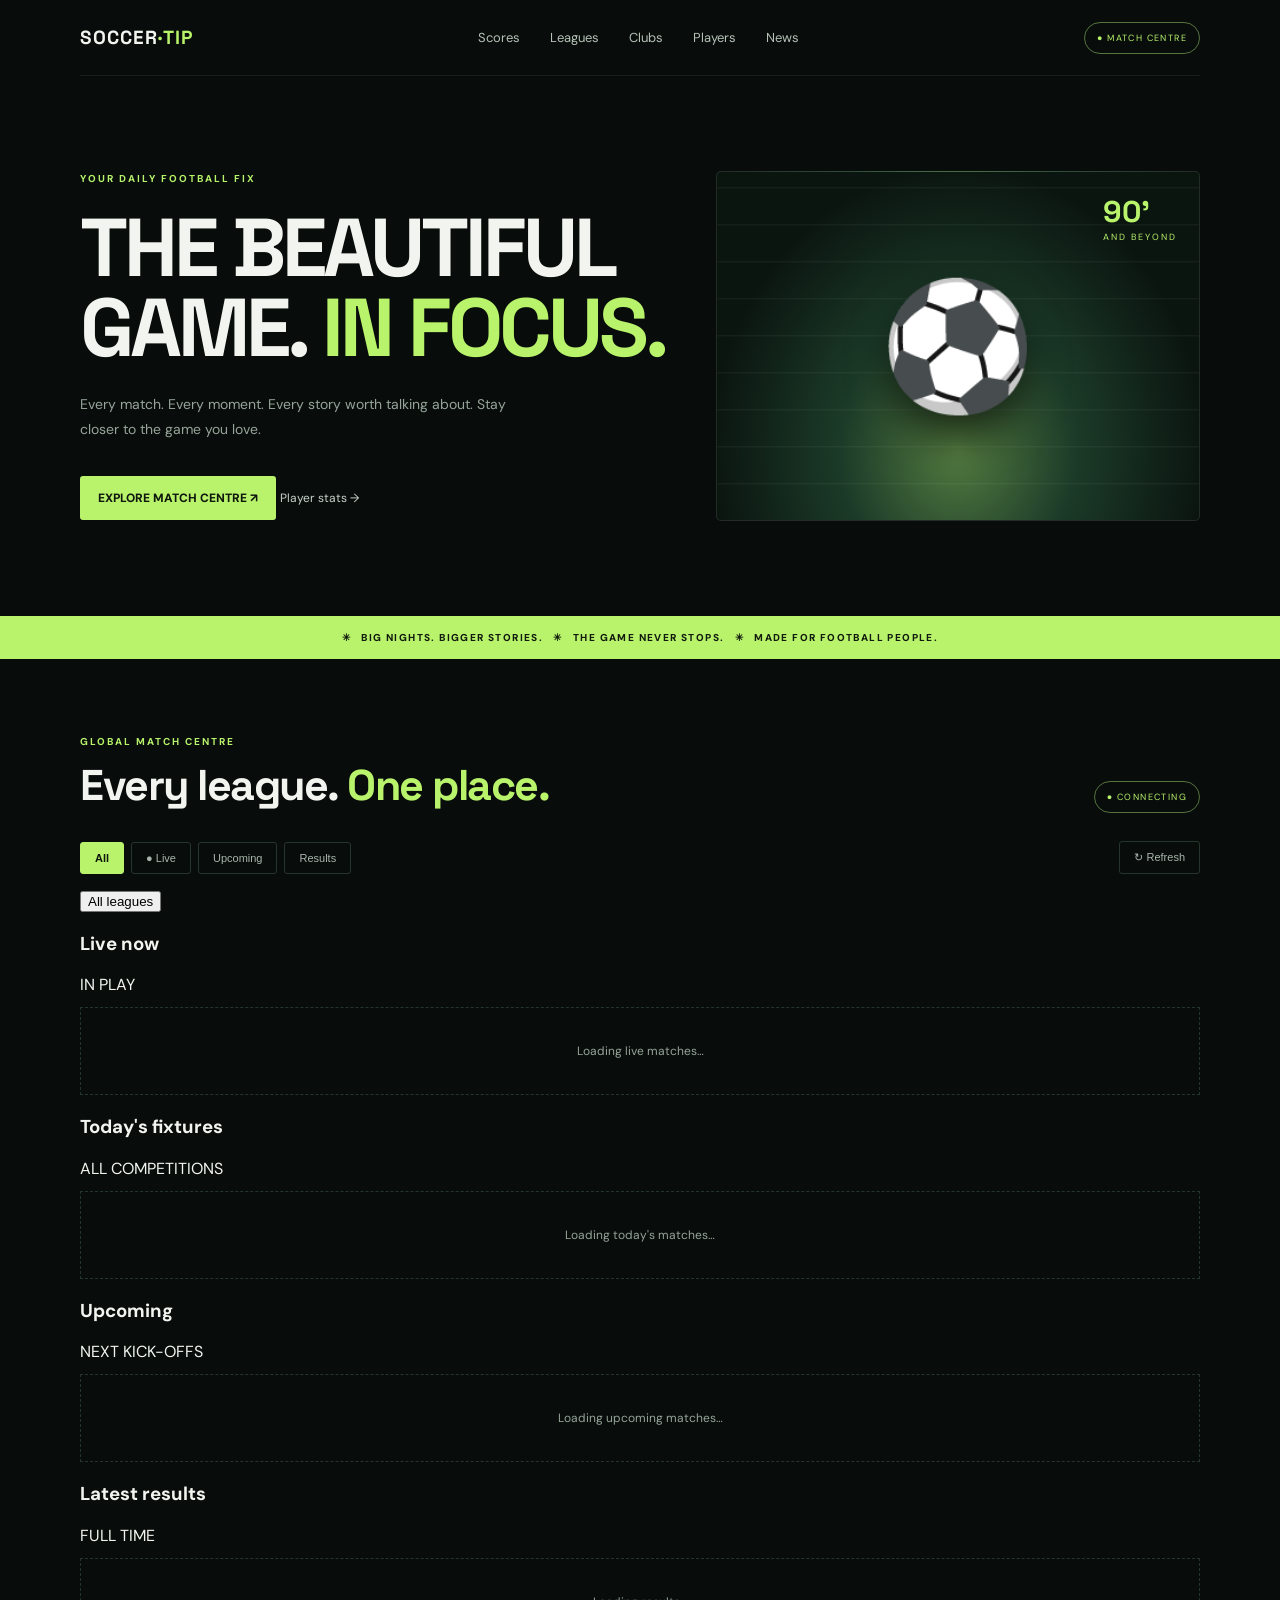
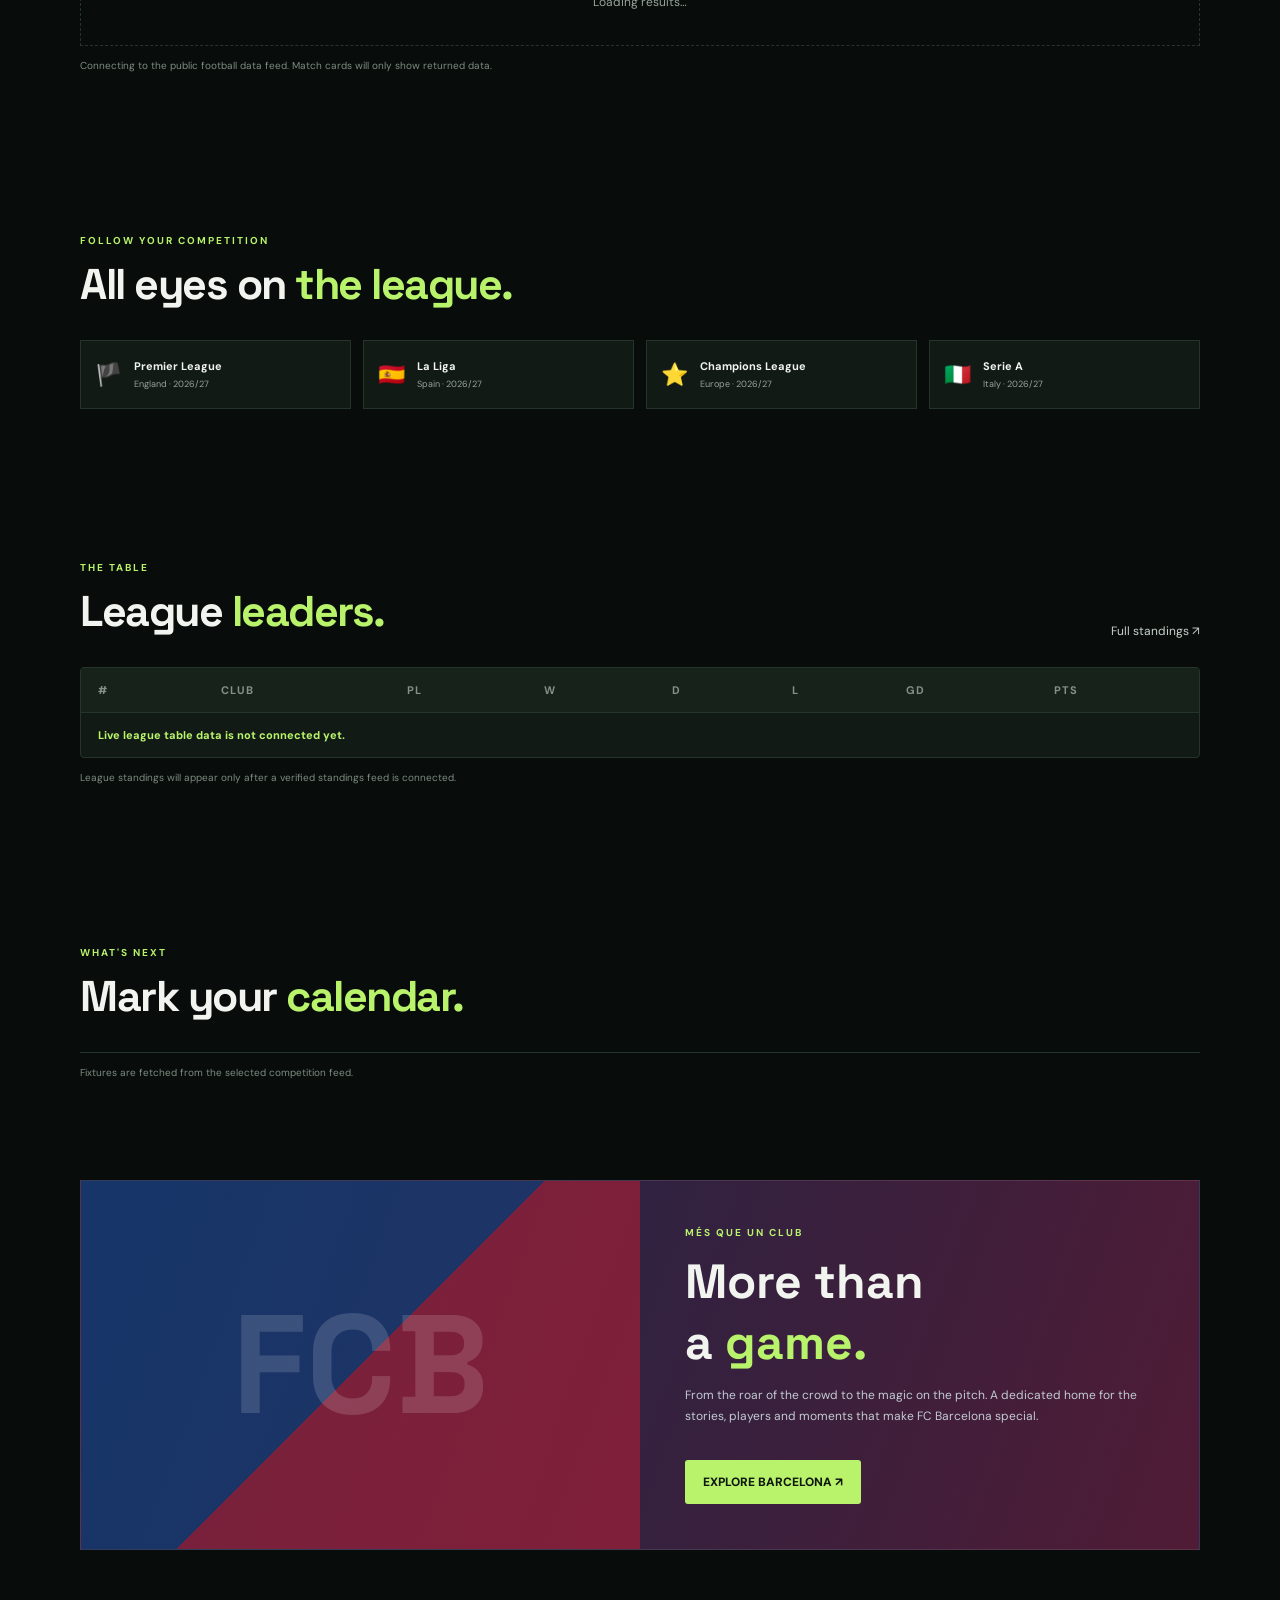
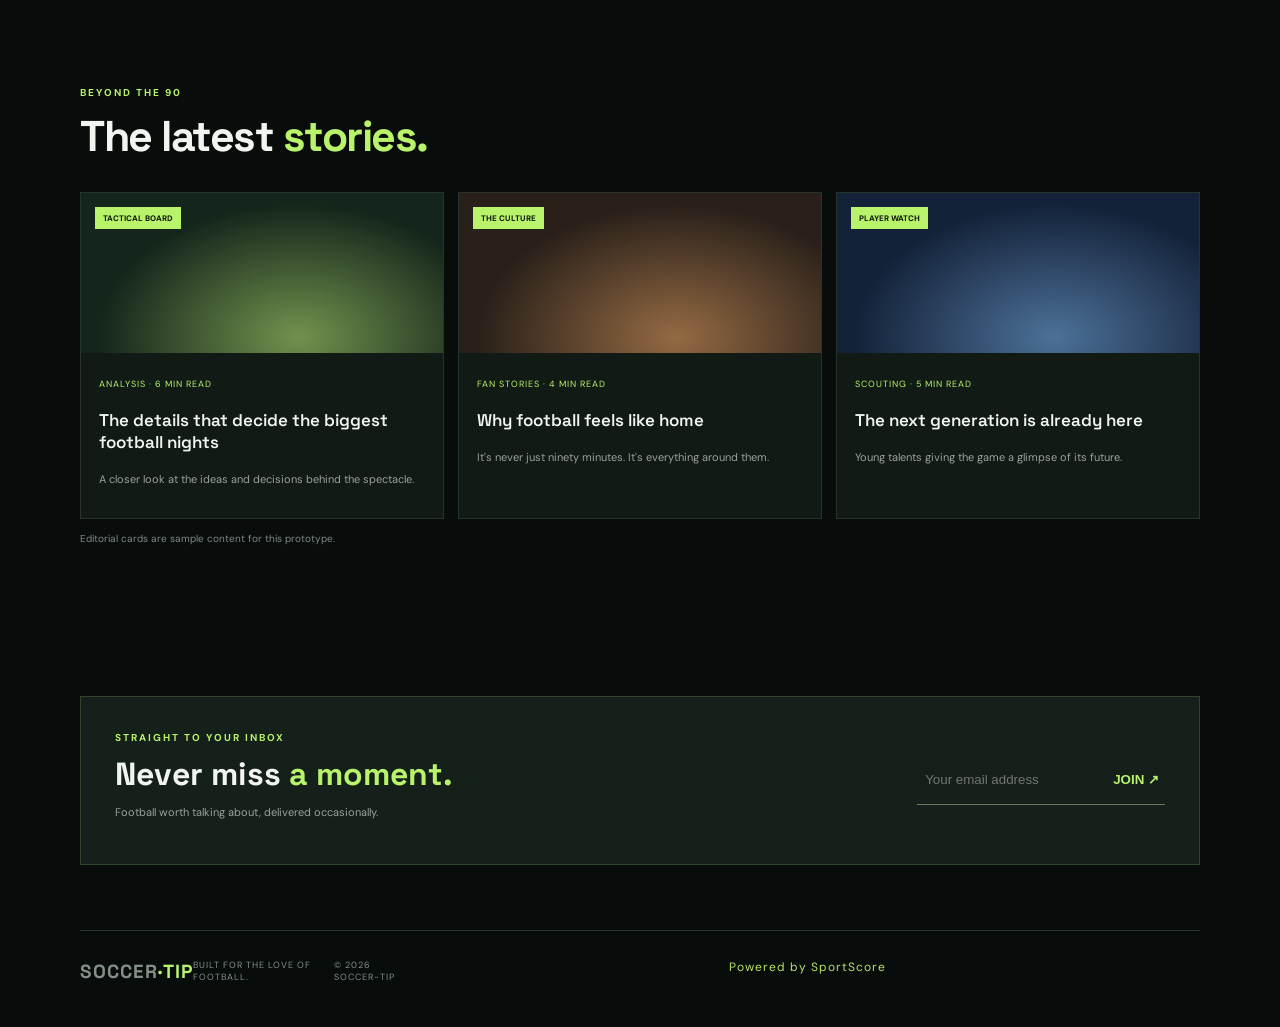
==== commit 58bd2684: "Redesign match centre with league filters and horizontal live match sections" ====
--- a/index.html
+++ b/index.html
@@ -1 +1,11 @@
-<!doctype html><html lang="en"><head><meta charset="utf-8"><meta name="viewport" content="width=device-width,initial-scale=1"><meta name="theme-color" content="#080d0b"><meta name="description" content="Soccer-Tip — your home for football scores, fixtures, leagues and stories."><title>Soccer-Tip | The beautiful game, in focus</title><link rel="preconnect" href="https://fonts.googleapis.com"><link href="https://fonts.googleapis.com/css2?family=DM+Sans:wght@400;500;700;800&family=Space+Grotesk:wght@500;600;700&display=swap" rel="stylesheet"><link rel="stylesheet" href="styles.css?v=20261124d"></head><body><header class="top wrap"><a class="brand" href="#">SOCCER<b>·TIP</b></a><nav><a href="#scores">Scores</a><a href="leagues.html">Leagues</a><a href="clubs.html">Clubs</a><a href="players.html">Players</a><a href="news.html">News</a></nav><span class="pill">● MATCH CENTRE</span></header><main><section class="hero wrap"><div><div class="eyebrow">YOUR DAILY FOOTBALL FIX</div><h1>THE BEAUTIFUL<br>GAME. <em>IN FOCUS.</em></h1><p>Every match. Every moment. Every story worth talking about. Stay closer to the game you love.</p><a class="cta" href="#scores">EXPLORE MATCH CENTRE ↗</a> <a class="link" href="players.html">Player stats →</a></div><div class="stadium"><div class="stamp">90'<small>AND BEYOND</small></div><div class="ball">⚽</div></div></section><div class="ticker">✳ &nbsp; BIG NIGHTS. BIGGER STORIES. &nbsp; ✳ &nbsp; THE GAME NEVER STOPS. &nbsp; ✳ &nbsp; MADE FOR FOOTBALL PEOPLE.</div><section class="section wrap" id="scores"><div class="heading"><div><div class="eyebrow">THE ACTION</div><h2>Match <em>centre.</em></h2></div><a class="link" href="#fixtures">Full schedule ↗</a></div><div class="score-tools"><select id="league-filter" class="filter-select" aria-label="Choose league"><option value="all">All featured leagues</option><option value="eng.1">Premier League</option><option value="esp.1">La Liga</option><option value="ger.1">Bundesliga</option><option value="ita.1">Serie A</option><option value="fra.1">Ligue 1</option><option value="uefa.champions">Champions League</option><option value="uefa.europa">Europa League</option><option value="uefa.europa.conf">Conference League</option><option value="ned.1">Eredivisie</option><option value="por.1">Primeira Liga</option><option value="usa.1">MLS</option><option value="mex.1">Liga MX</option><option value="bra.1">Brasileirão</option><option value="arg.1">Argentina Primera</option><option value="sco.1">Scottish Premiership</option><option value="eng.2">Championship</option><option value="eng.w.1">Women’s Super League</option><option value="uefa.wchampions">Women’s Champions League</option><option value="fifa.world">World Cup</option></select><div class="tabs"><button class="tab active" data-filter="all">All matches</button><button class="tab" data-filter="live">Live</button><button class="tab" data-filter="upcoming">Upcoming</button></div></div><div class="matches" id="matches-list"><div class="loading-state">Connecting to live football data…</div></div><p class="disclaimer" id="score-status">Live scores load directly from the ESPN public scoreboard. No sample scores are shown.</p></section><section class="section wrap" id="leagues"><div class="heading"><div><div class="eyebrow">FOLLOW YOUR COMPETITION</div><h2>All eyes on <em>the league.</em></h2></div></div><div class="leagues"><a class="league" href="#fixtures"><span class="flag">🏴</span><span><strong>Premier League</strong><small>England · 2026/27</small></span></a><a class="league" href="#fixtures"><span class="flag">🇪🇸</span><span><strong>La Liga</strong><small>Spain · 2026/27</small></span></a><a class="league" href="#fixtures"><span class="flag">⭐</span><span><strong>Champions League</strong><small>Europe · 2026/27</small></span></a><a class="league" href="#fixtures"><span class="flag">🇮🇹</span><span><strong>Serie A</strong><small>Italy · 2026/27</small></span></a></div></section><section class="section wrap" id="standings"><div class="heading"><div><div class="eyebrow">THE TABLE</div><h2>League <em>leaders.</em></h2></div><a class="link" href="leagues.html">Full standings ↗</a></div><div class="table-wrap"><table class="standings"><thead><tr><th>#</th><th>CLUB</th><th>PL</th><th>W</th><th>D</th><th>L</th><th>GD</th><th>PTS</th></tr></thead><tbody id="standings-body"><tr><td colspan="8">Live league table data is not connected yet.</td></tr></tbody></table></div><p class="disclaimer">League standings will appear only after a verified standings feed is connected.</p></section><section class="section wrap" id="fixtures"><div class="heading"><div><div class="eyebrow">WHAT'S NEXT</div><h2>Mark your <em>calendar.</em></h2></div></div><div class="fixtures" id="upcoming-fixtures"><p class="disclaimer">Fixtures are fetched from the selected competition feed.</p></div></section><section class="barca wrap"><div class="barca-art">FCB</div><div class="barca-copy"><div class="eyebrow">MÉS QUE UN CLUB</div><h2>More than<br>a <em>game.</em></h2><p>From the roar of the crowd to the magic on the pitch. A dedicated home for the stories, players and moments that make FC Barcelona special.</p><a class="cta" href="clubs.html#barcelona">EXPLORE BARCELONA ↗</a></div></section><section class="section wrap" id="stories"><div class="heading"><div><div class="eyebrow">BEYOND THE 90</div><h2>The latest <em>stories.</em></h2></div></div><div class="stories"><article class="story"><div class="visual"><span>TACTICAL BOARD</span></div><div class="story-copy"><small>ANALYSIS · 6 MIN READ</small><h3>The details that decide the biggest football nights</h3><p>A closer look at the ideas and decisions behind the spectacle.</p></div></article><article class="story"><div class="visual"><span>THE CULTURE</span></div><div class="story-copy"><small>FAN STORIES · 4 MIN READ</small><h3>Why football feels like home</h3><p>It's never just ninety minutes. It's everything around them.</p></div></article><article class="story"><div class="visual"><span>PLAYER WATCH</span></div><div class="story-copy"><small>SCOUTING · 5 MIN READ</small><h3>The next generation is already here</h3><p>Young talents giving the game a glimpse of its future.</p></div></article></div><p class="disclaimer">Editorial cards are sample content for this prototype.</p></section><section class="newsletter wrap"><div><div class="eyebrow">STRAIGHT TO YOUR INBOX</div><h2>Never miss <em>a moment.</em></h2><p>Football worth talking about, delivered occasionally.</p></div><div><form id="newsletter"><input type="email" placeholder="Your email address" required aria-label="Your email address"><button>JOIN ↗</button></form><small id="message" class="disclaimer"></small></div></section></main><footer class="footer wrap"><a class="brand" href="#">SOCCER<b>·TIP</b></a><span>BUILT FOR THE LOVE OF FOOTBALL.</span><span>© 2026 SOCCER-TIP</span><div class="wrap" style="padding:0 0 24px;text-align:center"><a href="https://sportscore.com/" rel="dofollow" style="color:#b7e36a;font-size:12px">Powered by SportScore</a></div></footer><script src="app.js?v=sportscore1"></script></body></html>+<!doctype html><html lang="en"><head><meta charset="utf-8"><meta name="viewport" content="width=device-width,initial-scale=1"><meta name="theme-color" content="#080d0b"><meta name="description" content="Soccer-Tip — your home for football scores, fixtures, leagues and stories."><title>Soccer-Tip | The beautiful game, in focus</title><link rel="preconnect" href="https://fonts.googleapis.com"><link href="https://fonts.googleapis.com/css2?family=DM+Sans:wght@400;500;700;800&family=Space+Grotesk:wght@500;600;700&display=swap" rel="stylesheet"><link rel="stylesheet" href="styles.css?v=globalleagues1"></head><body><header class="top wrap"><a class="brand" href="#">SOCCER<b>·TIP</b></a><nav><a href="#scores">Scores</a><a href="leagues.html">Leagues</a><a href="clubs.html">Clubs</a><a href="players.html">Players</a><a href="news.html">News</a></nav><span class="pill">● MATCH CENTRE</span></header><main><section class="hero wrap"><div><div class="eyebrow">YOUR DAILY FOOTBALL FIX</div><h1>THE BEAUTIFUL<br>GAME. <em>IN FOCUS.</em></h1><p>Every match. Every moment. Every story worth talking about. Stay closer to the game you love.</p><a class="cta" href="#scores">EXPLORE MATCH CENTRE ↗</a> <a class="link" href="players.html">Player stats →</a></div><div class="stadium"><div class="stamp">90'<small>AND BEYOND</small></div><div class="ball">⚽</div></div></section><div class="ticker">✳ &nbsp; BIG NIGHTS. BIGGER STORIES. &nbsp; ✳ &nbsp; THE GAME NEVER STOPS. &nbsp; ✳ &nbsp; MADE FOR FOOTBALL PEOPLE.</div><section class="section wrap" id="scores">
+<div class="heading"><div><div class="eyebrow">GLOBAL MATCH CENTRE</div><h2>Every league. <em>One place.</em></h2></div><span class="pill" id="live-indicator">● CONNECTING</span></div>
+<div class="score-tools"><div class="tabs"><button class="tab active" data-filter="all">All</button><button class="tab" data-filter="live">● Live</button><button class="tab" data-filter="upcoming">Upcoming</button><button class="tab" data-filter="completed">Results</button></div><button class="tab" id="refresh-scores" type="button">↻ Refresh</button></div>
+<div class="league-rail" id="league-rail" aria-label="Filter by league"><button class="league-chip active" data-league="all">All leagues</button></div>
+<div class="match-section"><div class="subheading"><h3>Live now</h3><span>IN PLAY</span></div><div class="match-rail" id="live-matches"><p class="loading-state">Loading live matches…</p></div></div>
+<div class="match-section"><div class="subheading"><h3>Today's fixtures</h3><span>ALL COMPETITIONS</span></div><div class="match-rail" id="today-matches"><p class="loading-state">Loading today's matches…</p></div></div>
+<div class="match-section"><div class="subheading"><h3>Upcoming</h3><span>NEXT KICK-OFFS</span></div><div class="match-rail" id="upcoming-matches"><p class="loading-state">Loading upcoming matches…</p></div></div>
+<div class="match-section"><div class="subheading"><h3>Latest results</h3><span>FULL TIME</span></div><div class="match-rail" id="finished-matches"><p class="loading-state">Loading results…</p></div></div>
+<p class="disclaimer" id="score-status">Connecting to the public football data feed. Match cards will only show returned data.</p>
+<div class="match-detail" id="match-detail" hidden></div>
+</section><section class="section wrap" id="leagues"><div class="heading"><div><div class="eyebrow">FOLLOW YOUR COMPETITION</div><h2>All eyes on <em>the league.</em></h2></div></div><div class="leagues"><a class="league" href="#fixtures"><span class="flag">🏴</span><span><strong>Premier League</strong><small>England · 2026/27</small></span></a><a class="league" href="#fixtures"><span class="flag">🇪🇸</span><span><strong>La Liga</strong><small>Spain · 2026/27</small></span></a><a class="league" href="#fixtures"><span class="flag">⭐</span><span><strong>Champions League</strong><small>Europe · 2026/27</small></span></a><a class="league" href="#fixtures"><span class="flag">🇮🇹</span><span><strong>Serie A</strong><small>Italy · 2026/27</small></span></a></div></section><section class="section wrap" id="standings"><div class="heading"><div><div class="eyebrow">THE TABLE</div><h2>League <em>leaders.</em></h2></div><a class="link" href="leagues.html">Full standings ↗</a></div><div class="table-wrap"><table class="standings"><thead><tr><th>#</th><th>CLUB</th><th>PL</th><th>W</th><th>D</th><th>L</th><th>GD</th><th>PTS</th></tr></thead><tbody id="standings-body"><tr><td colspan="8">Live league table data is not connected yet.</td></tr></tbody></table></div><p class="disclaimer">League standings will appear only after a verified standings feed is connected.</p></section><section class="section wrap" id="fixtures"><div class="heading"><div><div class="eyebrow">WHAT'S NEXT</div><h2>Mark your <em>calendar.</em></h2></div></div><div class="fixtures" id="upcoming-fixtures"><p class="disclaimer">Fixtures are fetched from the selected competition feed.</p></div></section><section class="barca wrap"><div class="barca-art">FCB</div><div class="barca-copy"><div class="eyebrow">MÉS QUE UN CLUB</div><h2>More than<br>a <em>game.</em></h2><p>From the roar of the crowd to the magic on the pitch. A dedicated home for the stories, players and moments that make FC Barcelona special.</p><a class="cta" href="clubs.html#barcelona">EXPLORE BARCELONA ↗</a></div></section><section class="section wrap" id="stories"><div class="heading"><div><div class="eyebrow">BEYOND THE 90</div><h2>The latest <em>stories.</em></h2></div></div><div class="stories"><article class="story"><div class="visual"><span>TACTICAL BOARD</span></div><div class="story-copy"><small>ANALYSIS · 6 MIN READ</small><h3>The details that decide the biggest football nights</h3><p>A closer look at the ideas and decisions behind the spectacle.</p></div></article><article class="story"><div class="visual"><span>THE CULTURE</span></div><div class="story-copy"><small>FAN STORIES · 4 MIN READ</small><h3>Why football feels like home</h3><p>It's never just ninety minutes. It's everything around them.</p></div></article><article class="story"><div class="visual"><span>PLAYER WATCH</span></div><div class="story-copy"><small>SCOUTING · 5 MIN READ</small><h3>The next generation is already here</h3><p>Young talents giving the game a glimpse of its future.</p></div></article></div><p class="disclaimer">Editorial cards are sample content for this prototype.</p></section><section class="newsletter wrap"><div><div class="eyebrow">STRAIGHT TO YOUR INBOX</div><h2>Never miss <em>a moment.</em></h2><p>Football worth talking about, delivered occasionally.</p></div><div><form id="newsletter"><input type="email" placeholder="Your email address" required aria-label="Your email address"><button>JOIN ↗</button></form><small id="message" class="disclaimer"></small></div></section></main><footer class="footer wrap"><a class="brand" href="#">SOCCER<b>·TIP</b></a><span>BUILT FOR THE LOVE OF FOOTBALL.</span><span>© 2026 SOCCER-TIP</span><div class="wrap" style="padding:0 0 24px;text-align:center"><a href="https://sportscore.com/" rel="dofollow" style="color:#b7e36a;font-size:12px">Powered by SportScore</a></div></footer><script src="app.js?v=globalleagues1"></script></body></html>
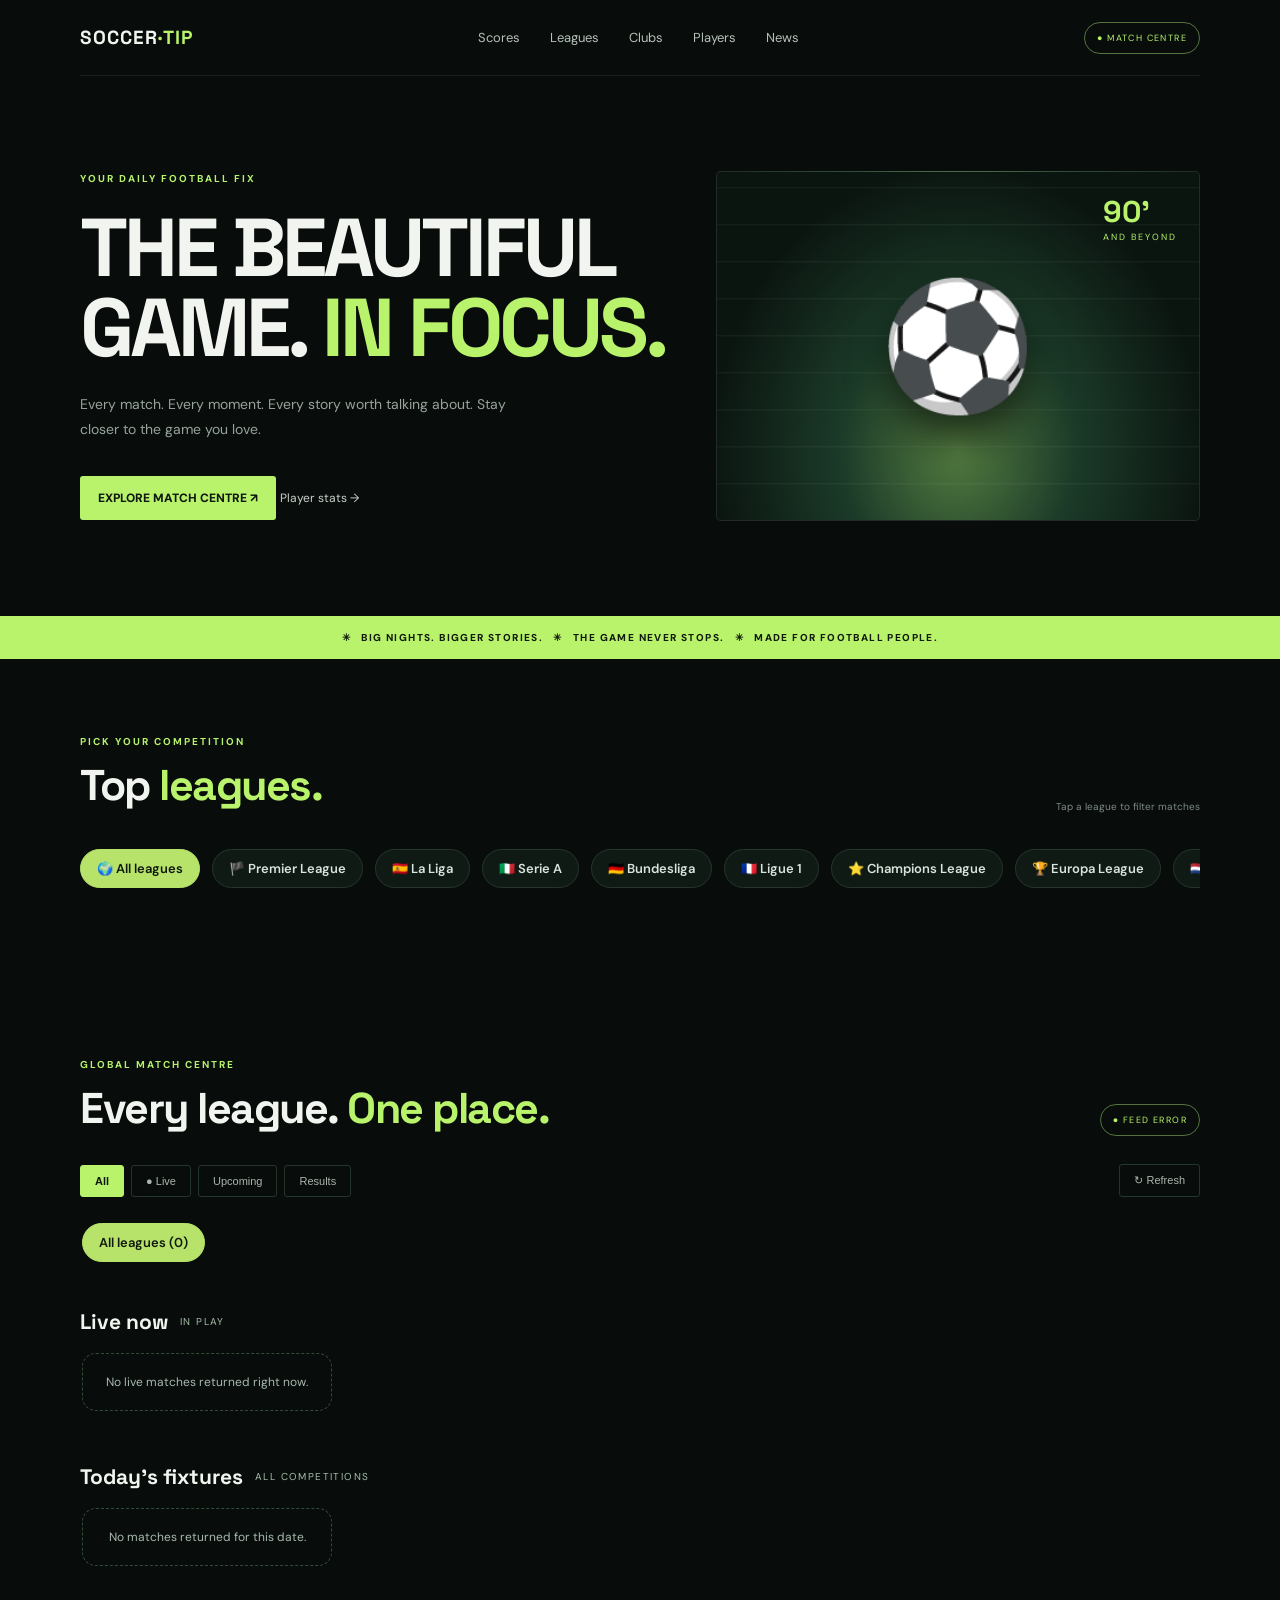
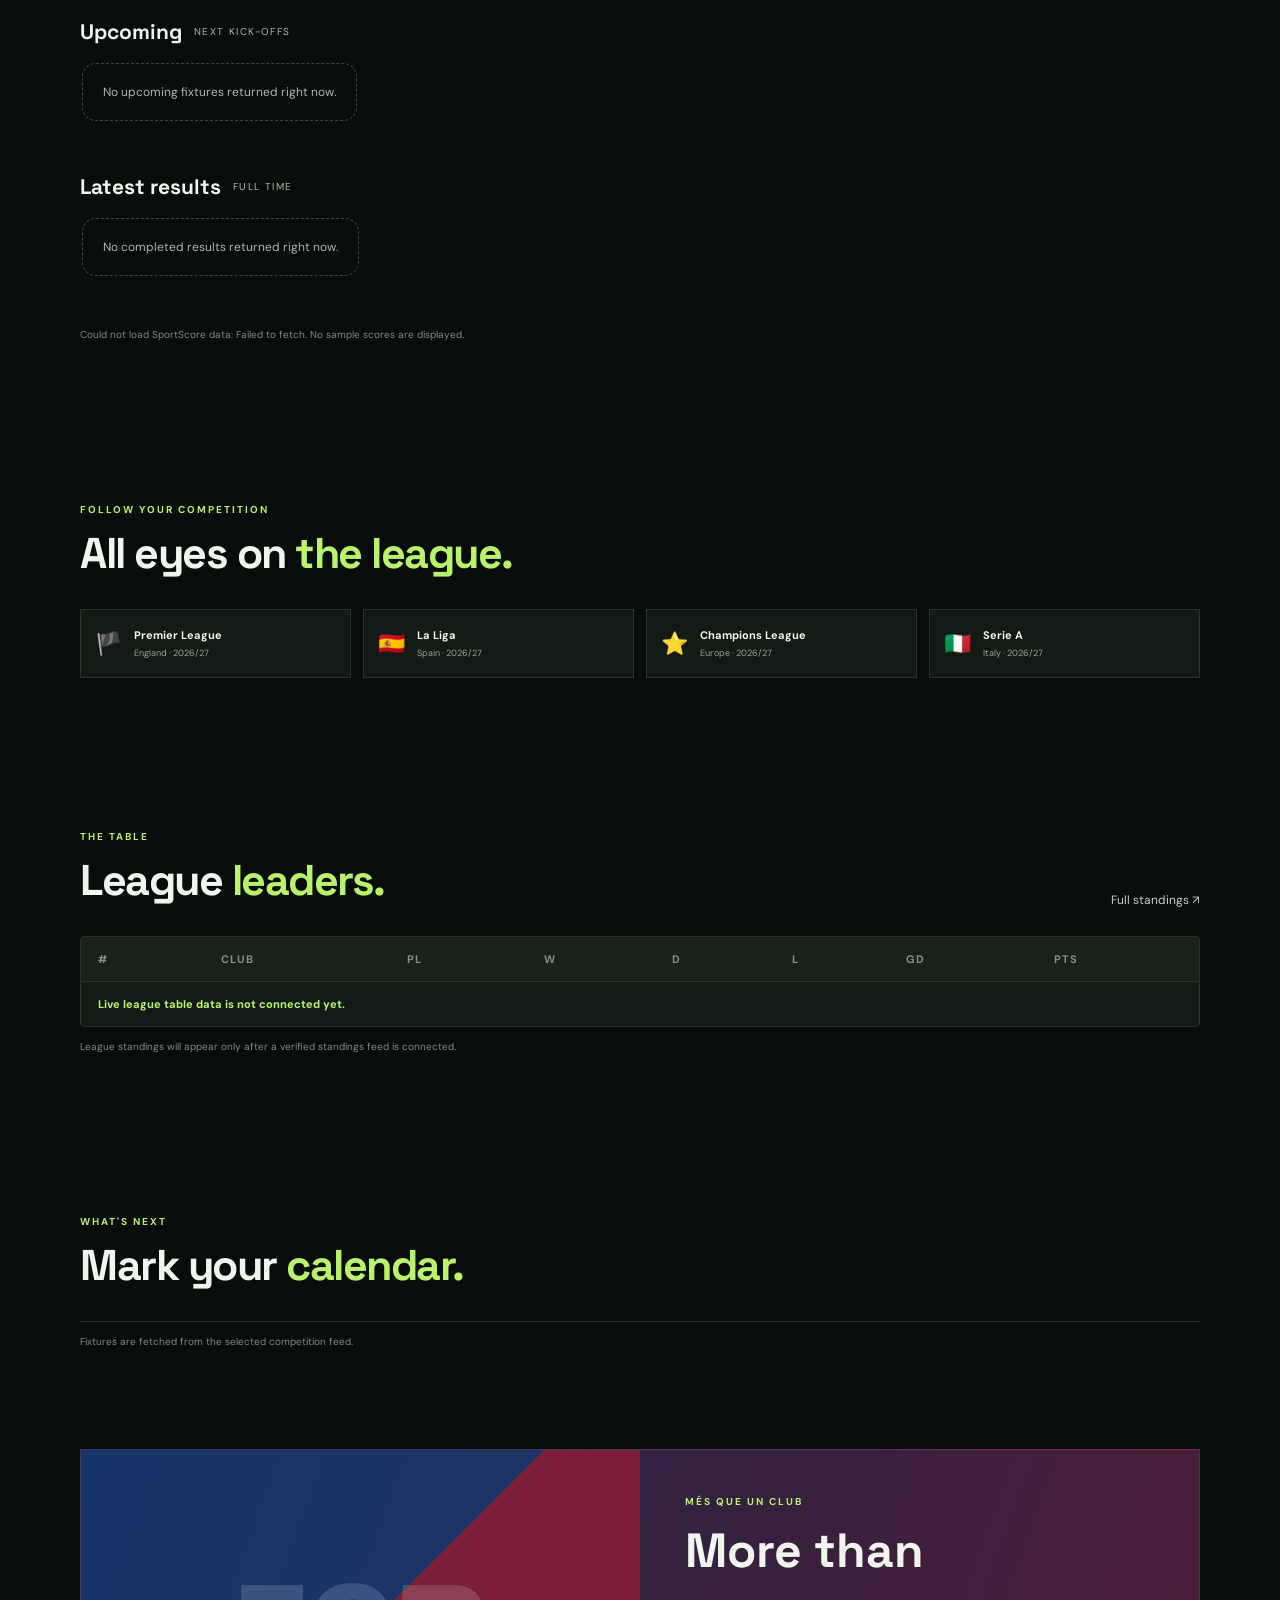
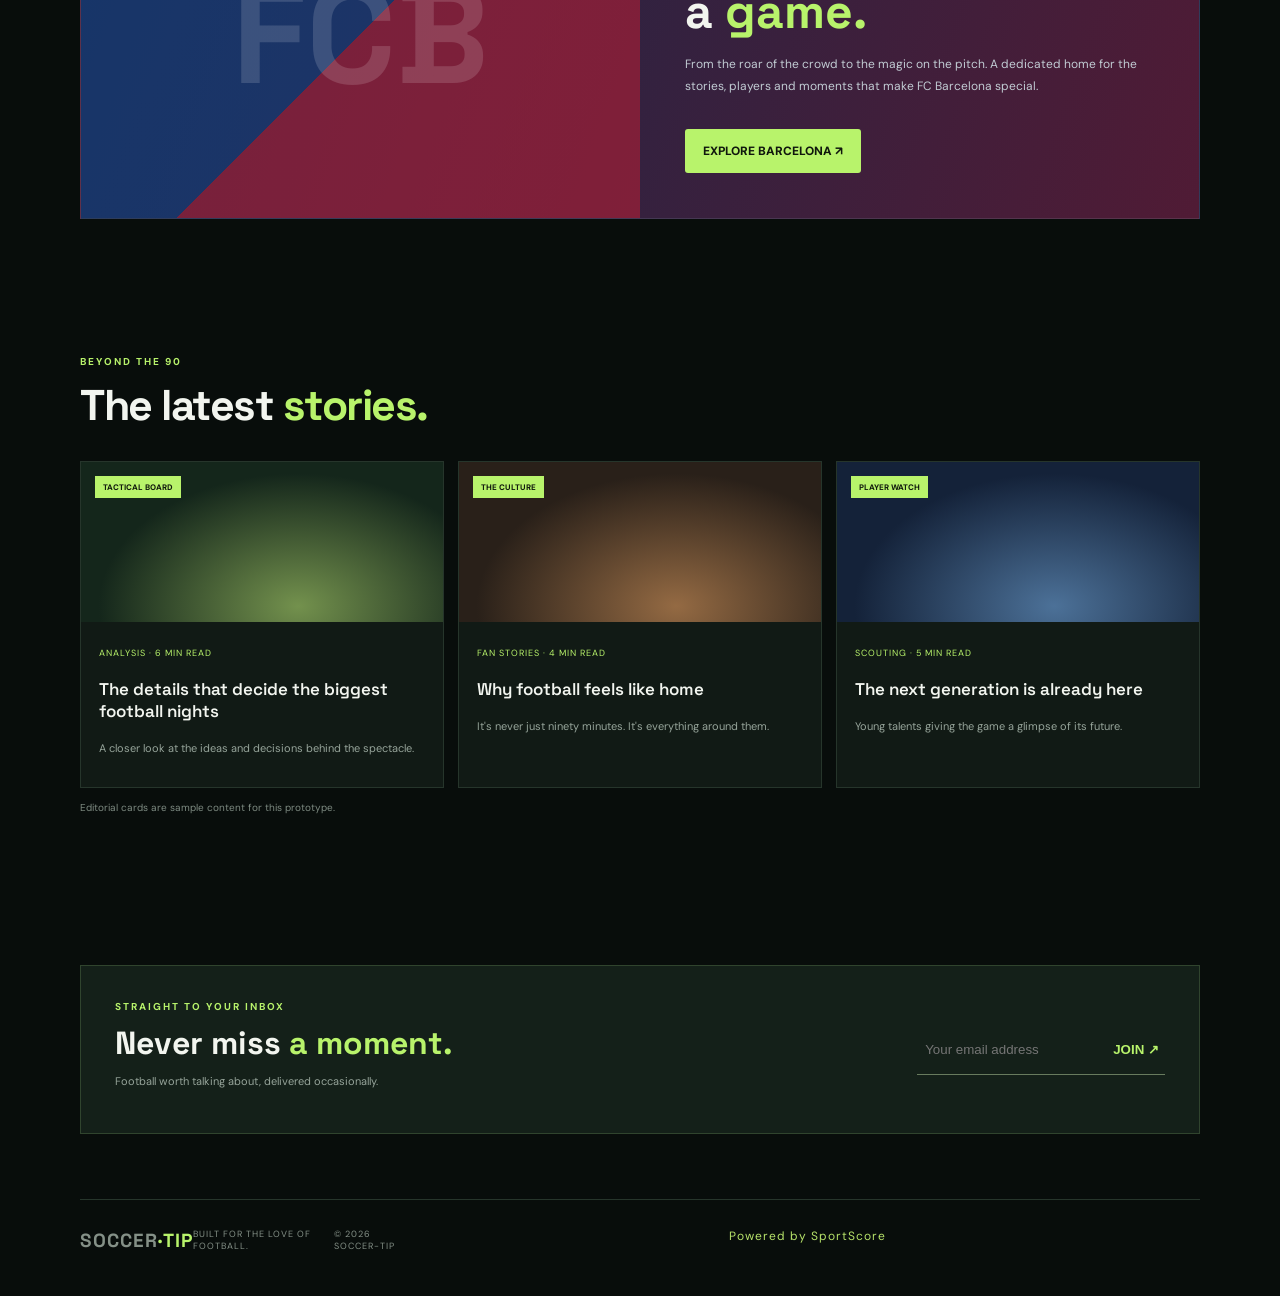
==== commit 84e1b587: "Show top football leagues immediately on homepage" ====
--- a/index.html
+++ b/index.html
@@ -1,4 +1,4 @@
-<!doctype html><html lang="en"><head><meta charset="utf-8"><meta name="viewport" content="width=device-width,initial-scale=1"><meta name="theme-color" content="#080d0b"><meta name="description" content="Soccer-Tip — your home for football scores, fixtures, leagues and stories."><title>Soccer-Tip | The beautiful game, in focus</title><link rel="preconnect" href="https://fonts.googleapis.com"><link href="https://fonts.googleapis.com/css2?family=DM+Sans:wght@400;500;700;800&family=Space+Grotesk:wght@500;600;700&display=swap" rel="stylesheet"><link rel="stylesheet" href="styles.css?v=globalleagues1"></head><body><header class="top wrap"><a class="brand" href="#">SOCCER<b>·TIP</b></a><nav><a href="#scores">Scores</a><a href="leagues.html">Leagues</a><a href="clubs.html">Clubs</a><a href="players.html">Players</a><a href="news.html">News</a></nav><span class="pill">● MATCH CENTRE</span></header><main><section class="hero wrap"><div><div class="eyebrow">YOUR DAILY FOOTBALL FIX</div><h1>THE BEAUTIFUL<br>GAME. <em>IN FOCUS.</em></h1><p>Every match. Every moment. Every story worth talking about. Stay closer to the game you love.</p><a class="cta" href="#scores">EXPLORE MATCH CENTRE ↗</a> <a class="link" href="players.html">Player stats →</a></div><div class="stadium"><div class="stamp">90'<small>AND BEYOND</small></div><div class="ball">⚽</div></div></section><div class="ticker">✳ &nbsp; BIG NIGHTS. BIGGER STORIES. &nbsp; ✳ &nbsp; THE GAME NEVER STOPS. &nbsp; ✳ &nbsp; MADE FOR FOOTBALL PEOPLE.</div><section class="section wrap" id="scores">
+<!doctype html><html lang="en"><head><meta charset="utf-8"><meta name="viewport" content="width=device-width,initial-scale=1"><meta name="theme-color" content="#080d0b"><meta name="description" content="Soccer-Tip — your home for football scores, fixtures, leagues and stories."><title>Soccer-Tip | The beautiful game, in focus</title><link rel="preconnect" href="https://fonts.googleapis.com"><link href="https://fonts.googleapis.com/css2?family=DM+Sans:wght@400;500;700;800&family=Space+Grotesk:wght@500;600;700&display=swap" rel="stylesheet"><link rel="stylesheet" href="styles.css?v=topleagues2"></head><body><header class="top wrap"><a class="brand" href="#">SOCCER<b>·TIP</b></a><nav><a href="#scores">Scores</a><a href="leagues.html">Leagues</a><a href="clubs.html">Clubs</a><a href="players.html">Players</a><a href="news.html">News</a></nav><span class="pill">● MATCH CENTRE</span></header><main><section class="hero wrap"><div><div class="eyebrow">YOUR DAILY FOOTBALL FIX</div><h1>THE BEAUTIFUL<br>GAME. <em>IN FOCUS.</em></h1><p>Every match. Every moment. Every story worth talking about. Stay closer to the game you love.</p><a class="cta" href="#scores">EXPLORE MATCH CENTRE ↗</a> <a class="link" href="players.html">Player stats →</a></div><div class="stadium"><div class="stamp">90'<small>AND BEYOND</small></div><div class="ball">⚽</div></div></section><div class="ticker">✳ &nbsp; BIG NIGHTS. BIGGER STORIES. &nbsp; ✳ &nbsp; THE GAME NEVER STOPS. &nbsp; ✳ &nbsp; MADE FOR FOOTBALL PEOPLE.</div><section class="section wrap top-leagues-section" id="top-leagues"><div class="heading"><div><div class="eyebrow">PICK YOUR COMPETITION</div><h2>Top <em>leagues.</em></h2></div><span class="disclaimer">Tap a league to filter matches</span></div><div class="league-rail featured-league-rail" id="featured-leagues"><button class="league-chip active" data-league="all">🌍 All leagues</button><button class="league-chip" data-league="Premier League">🏴 Premier League</button><button class="league-chip" data-league="La Liga">🇪🇸 La Liga</button><button class="league-chip" data-league="Serie A">🇮🇹 Serie A</button><button class="league-chip" data-league="Bundesliga">🇩🇪 Bundesliga</button><button class="league-chip" data-league="Ligue 1">🇫🇷 Ligue 1</button><button class="league-chip" data-league="Champions League">⭐ Champions League</button><button class="league-chip" data-league="Europa League">🏆 Europa League</button><button class="league-chip" data-league="Eredivisie">🇳🇱 Eredivisie</button><button class="league-chip" data-league="Primeira Liga">🇵🇹 Primeira Liga</button></div></section><section class="section wrap" id="scores">
 <div class="heading"><div><div class="eyebrow">GLOBAL MATCH CENTRE</div><h2>Every league. <em>One place.</em></h2></div><span class="pill" id="live-indicator">● CONNECTING</span></div>
 <div class="score-tools"><div class="tabs"><button class="tab active" data-filter="all">All</button><button class="tab" data-filter="live">● Live</button><button class="tab" data-filter="upcoming">Upcoming</button><button class="tab" data-filter="completed">Results</button></div><button class="tab" id="refresh-scores" type="button">↻ Refresh</button></div>
 <div class="league-rail" id="league-rail" aria-label="Filter by league"><button class="league-chip active" data-league="all">All leagues</button></div>
@@ -8,4 +8,4 @@
 <div class="match-section"><div class="subheading"><h3>Latest results</h3><span>FULL TIME</span></div><div class="match-rail" id="finished-matches"><p class="loading-state">Loading results…</p></div></div>
 <p class="disclaimer" id="score-status">Connecting to the public football data feed. Match cards will only show returned data.</p>
 <div class="match-detail" id="match-detail" hidden></div>
-</section><section class="section wrap" id="leagues"><div class="heading"><div><div class="eyebrow">FOLLOW YOUR COMPETITION</div><h2>All eyes on <em>the league.</em></h2></div></div><div class="leagues"><a class="league" href="#fixtures"><span class="flag">🏴</span><span><strong>Premier League</strong><small>England · 2026/27</small></span></a><a class="league" href="#fixtures"><span class="flag">🇪🇸</span><span><strong>La Liga</strong><small>Spain · 2026/27</small></span></a><a class="league" href="#fixtures"><span class="flag">⭐</span><span><strong>Champions League</strong><small>Europe · 2026/27</small></span></a><a class="league" href="#fixtures"><span class="flag">🇮🇹</span><span><strong>Serie A</strong><small>Italy · 2026/27</small></span></a></div></section><section class="section wrap" id="standings"><div class="heading"><div><div class="eyebrow">THE TABLE</div><h2>League <em>leaders.</em></h2></div><a class="link" href="leagues.html">Full standings ↗</a></div><div class="table-wrap"><table class="standings"><thead><tr><th>#</th><th>CLUB</th><th>PL</th><th>W</th><th>D</th><th>L</th><th>GD</th><th>PTS</th></tr></thead><tbody id="standings-body"><tr><td colspan="8">Live league table data is not connected yet.</td></tr></tbody></table></div><p class="disclaimer">League standings will appear only after a verified standings feed is connected.</p></section><section class="section wrap" id="fixtures"><div class="heading"><div><div class="eyebrow">WHAT'S NEXT</div><h2>Mark your <em>calendar.</em></h2></div></div><div class="fixtures" id="upcoming-fixtures"><p class="disclaimer">Fixtures are fetched from the selected competition feed.</p></div></section><section class="barca wrap"><div class="barca-art">FCB</div><div class="barca-copy"><div class="eyebrow">MÉS QUE UN CLUB</div><h2>More than<br>a <em>game.</em></h2><p>From the roar of the crowd to the magic on the pitch. A dedicated home for the stories, players and moments that make FC Barcelona special.</p><a class="cta" href="clubs.html#barcelona">EXPLORE BARCELONA ↗</a></div></section><section class="section wrap" id="stories"><div class="heading"><div><div class="eyebrow">BEYOND THE 90</div><h2>The latest <em>stories.</em></h2></div></div><div class="stories"><article class="story"><div class="visual"><span>TACTICAL BOARD</span></div><div class="story-copy"><small>ANALYSIS · 6 MIN READ</small><h3>The details that decide the biggest football nights</h3><p>A closer look at the ideas and decisions behind the spectacle.</p></div></article><article class="story"><div class="visual"><span>THE CULTURE</span></div><div class="story-copy"><small>FAN STORIES · 4 MIN READ</small><h3>Why football feels like home</h3><p>It's never just ninety minutes. It's everything around them.</p></div></article><article class="story"><div class="visual"><span>PLAYER WATCH</span></div><div class="story-copy"><small>SCOUTING · 5 MIN READ</small><h3>The next generation is already here</h3><p>Young talents giving the game a glimpse of its future.</p></div></article></div><p class="disclaimer">Editorial cards are sample content for this prototype.</p></section><section class="newsletter wrap"><div><div class="eyebrow">STRAIGHT TO YOUR INBOX</div><h2>Never miss <em>a moment.</em></h2><p>Football worth talking about, delivered occasionally.</p></div><div><form id="newsletter"><input type="email" placeholder="Your email address" required aria-label="Your email address"><button>JOIN ↗</button></form><small id="message" class="disclaimer"></small></div></section></main><footer class="footer wrap"><a class="brand" href="#">SOCCER<b>·TIP</b></a><span>BUILT FOR THE LOVE OF FOOTBALL.</span><span>© 2026 SOCCER-TIP</span><div class="wrap" style="padding:0 0 24px;text-align:center"><a href="https://sportscore.com/" rel="dofollow" style="color:#b7e36a;font-size:12px">Powered by SportScore</a></div></footer><script src="app.js?v=globalleagues1"></script></body></html>+</section><section class="section wrap" id="leagues"><div class="heading"><div><div class="eyebrow">FOLLOW YOUR COMPETITION</div><h2>All eyes on <em>the league.</em></h2></div></div><div class="leagues"><a class="league" href="#fixtures"><span class="flag">🏴</span><span><strong>Premier League</strong><small>England · 2026/27</small></span></a><a class="league" href="#fixtures"><span class="flag">🇪🇸</span><span><strong>La Liga</strong><small>Spain · 2026/27</small></span></a><a class="league" href="#fixtures"><span class="flag">⭐</span><span><strong>Champions League</strong><small>Europe · 2026/27</small></span></a><a class="league" href="#fixtures"><span class="flag">🇮🇹</span><span><strong>Serie A</strong><small>Italy · 2026/27</small></span></a></div></section><section class="section wrap" id="standings"><div class="heading"><div><div class="eyebrow">THE TABLE</div><h2>League <em>leaders.</em></h2></div><a class="link" href="leagues.html">Full standings ↗</a></div><div class="table-wrap"><table class="standings"><thead><tr><th>#</th><th>CLUB</th><th>PL</th><th>W</th><th>D</th><th>L</th><th>GD</th><th>PTS</th></tr></thead><tbody id="standings-body"><tr><td colspan="8">Live league table data is not connected yet.</td></tr></tbody></table></div><p class="disclaimer">League standings will appear only after a verified standings feed is connected.</p></section><section class="section wrap" id="fixtures"><div class="heading"><div><div class="eyebrow">WHAT'S NEXT</div><h2>Mark your <em>calendar.</em></h2></div></div><div class="fixtures" id="upcoming-fixtures"><p class="disclaimer">Fixtures are fetched from the selected competition feed.</p></div></section><section class="barca wrap"><div class="barca-art">FCB</div><div class="barca-copy"><div class="eyebrow">MÉS QUE UN CLUB</div><h2>More than<br>a <em>game.</em></h2><p>From the roar of the crowd to the magic on the pitch. A dedicated home for the stories, players and moments that make FC Barcelona special.</p><a class="cta" href="clubs.html#barcelona">EXPLORE BARCELONA ↗</a></div></section><section class="section wrap" id="stories"><div class="heading"><div><div class="eyebrow">BEYOND THE 90</div><h2>The latest <em>stories.</em></h2></div></div><div class="stories"><article class="story"><div class="visual"><span>TACTICAL BOARD</span></div><div class="story-copy"><small>ANALYSIS · 6 MIN READ</small><h3>The details that decide the biggest football nights</h3><p>A closer look at the ideas and decisions behind the spectacle.</p></div></article><article class="story"><div class="visual"><span>THE CULTURE</span></div><div class="story-copy"><small>FAN STORIES · 4 MIN READ</small><h3>Why football feels like home</h3><p>It's never just ninety minutes. It's everything around them.</p></div></article><article class="story"><div class="visual"><span>PLAYER WATCH</span></div><div class="story-copy"><small>SCOUTING · 5 MIN READ</small><h3>The next generation is already here</h3><p>Young talents giving the game a glimpse of its future.</p></div></article></div><p class="disclaimer">Editorial cards are sample content for this prototype.</p></section><section class="newsletter wrap"><div><div class="eyebrow">STRAIGHT TO YOUR INBOX</div><h2>Never miss <em>a moment.</em></h2><p>Football worth talking about, delivered occasionally.</p></div><div><form id="newsletter"><input type="email" placeholder="Your email address" required aria-label="Your email address"><button>JOIN ↗</button></form><small id="message" class="disclaimer"></small></div></section></main><footer class="footer wrap"><a class="brand" href="#">SOCCER<b>·TIP</b></a><span>BUILT FOR THE LOVE OF FOOTBALL.</span><span>© 2026 SOCCER-TIP</span><div class="wrap" style="padding:0 0 24px;text-align:center"><a href="https://sportscore.com/" rel="dofollow" style="color:#b7e36a;font-size:12px">Powered by SportScore</a></div></footer><script src="app.js?v=topleagues2"></script></body></html>
--- a/styles.css
+++ b/styles.css
@@ -26,3 +26,35 @@
 @media(max-width:760px){.content-grid{grid-template-columns:1fr}.stat-row{grid-template-columns:1fr 1fr}.page-hero{padding:45px 0 28px}.searchbar{flex-direction:column}.filter-select{padding:12px}}
 
 .score-tools{display:flex;align-items:center;justify-content:space-between;gap:14px;margin-bottom:16px}.score-tools .tabs{margin:0}.filter-select{min-height:38px;border-radius:3px;font:500 11px var(--body);max-width:280px}.loading-state,.empty-state{padding:35px 15px;text-align:center;border:1px dashed var(--line);color:var(--muted);font-size:12px;grid-column:1/-1}.team{min-width:0}.club-logo{width:42px;height:42px;object-fit:contain;display:block;margin:0 auto 9px}.crest-fallback{width:42px;height:42px;border-radius:50%;display:grid;place-items:center;margin:0 auto 9px;background:#233b2a;color:var(--green);font:700 14px var(--display)}.team strong{display:block;max-width:110px;overflow:hidden;text-overflow:ellipsis;white-space:nowrap}.match{min-width:0}@media(max-width:760px){.score-tools{align-items:stretch;flex-direction:column}.score-tools .tabs{flex-wrap:wrap}.filter-select{max-width:none;width:100%}}
+
+
+/* Global leagues + horizontal match rails */
+.score-tools{display:flex;align-items:center;justify-content:space-between;gap:12px;flex-wrap:wrap;margin:18px 0}
+.league-rail,.match-rail{display:flex;gap:12px;overflow-x:auto;overscroll-behavior-x:contain;scroll-snap-type:x mandatory;padding:8px 2px 18px;scrollbar-width:thin}
+.league-chip{white-space:nowrap;border:1px solid #26352d;background:#101a14;color:#d9e4dc;border-radius:999px;padding:10px 16px;font:600 13px 'DM Sans',sans-serif;cursor:pointer;scroll-snap-align:start}
+.league-chip.active{background:#b7e36a;color:#10170d;border-color:#b7e36a}
+.match-section{margin:28px 0 34px}
+.subheading{display:flex;align-items:center;gap:12px;margin:0 0 10px}
+.subheading h3{font:700 21px 'Space Grotesk',sans-serif;margin:0}
+.subheading span{font-size:10px;letter-spacing:1.4px;color:#a7bdab}
+.match-rail{align-items:stretch}
+.match-card{flex:0 0 min(340px,84vw);min-width:0;text-align:left;color:inherit;background:#111b15;border:1px solid #26372c;border-radius:16px;padding:16px;scroll-snap-align:start;cursor:pointer;transition:border-color .2s,transform .2s}
+.match-card:hover{border-color:#b7e36a;transform:translateY(-2px)}
+.match-card-top,.match-card-foot{display:flex;justify-content:space-between;align-items:center;gap:10px;color:#a8b9ad;font-size:11px}
+.match-card-top b{color:#a8b9ad;font-size:10px;letter-spacing:1px}
+.match-card-top b.live{color:#ff6969}
+.match-card-teams{display:grid;grid-template-columns:1fr auto 1fr;align-items:center;gap:8px;padding:18px 0}
+.match-team{display:flex;flex-direction:column;align-items:center;gap:8px;text-align:center;min-width:0}
+.match-team img,.team-placeholder{width:38px;height:38px;object-fit:contain}
+.team-placeholder{display:grid;place-items:center;font-size:24px}
+.match-team strong{font-size:12px;line-height:1.25;overflow-wrap:anywhere}
+.match-card-score{text-align:center;font:700 21px 'Space Grotesk',sans-serif;white-space:nowrap}
+.match-card-score small,.detail-score small{display:block;color:#a8b9ad;font:500 10px 'DM Sans',sans-serif;margin-top:5px}
+.match-card-foot{border-top:1px solid #26372c;padding-top:11px}
+.match-detail{margin:28px 0;padding:22px;background:#111b15;border:1px solid #344b37;border-radius:18px;scroll-margin-top:20px}
+.detail-head{display:flex;align-items:center;justify-content:space-between;gap:12px}
+.detail-head h3{margin:6px 0 0;font:700 20px 'Space Grotesk',sans-serif}
+.detail-score{display:grid;grid-template-columns:1fr auto 1fr;gap:12px;align-items:center;text-align:center;padding:24px 0}
+.detail-score>div:nth-child(2)>strong{font:700 26px 'Space Grotesk',sans-serif}
+.empty-state{padding:20px;color:#a8b9ad;border:1px dashed #344b37;border-radius:14px;min-width:250px}
+@media(max-width:600px){.score-tools{align-items:flex-start}.match-card{flex-basis:84vw}.subheading h3{font-size:18px}.detail-score{gap:6px}.match-team strong{font-size:11px}}
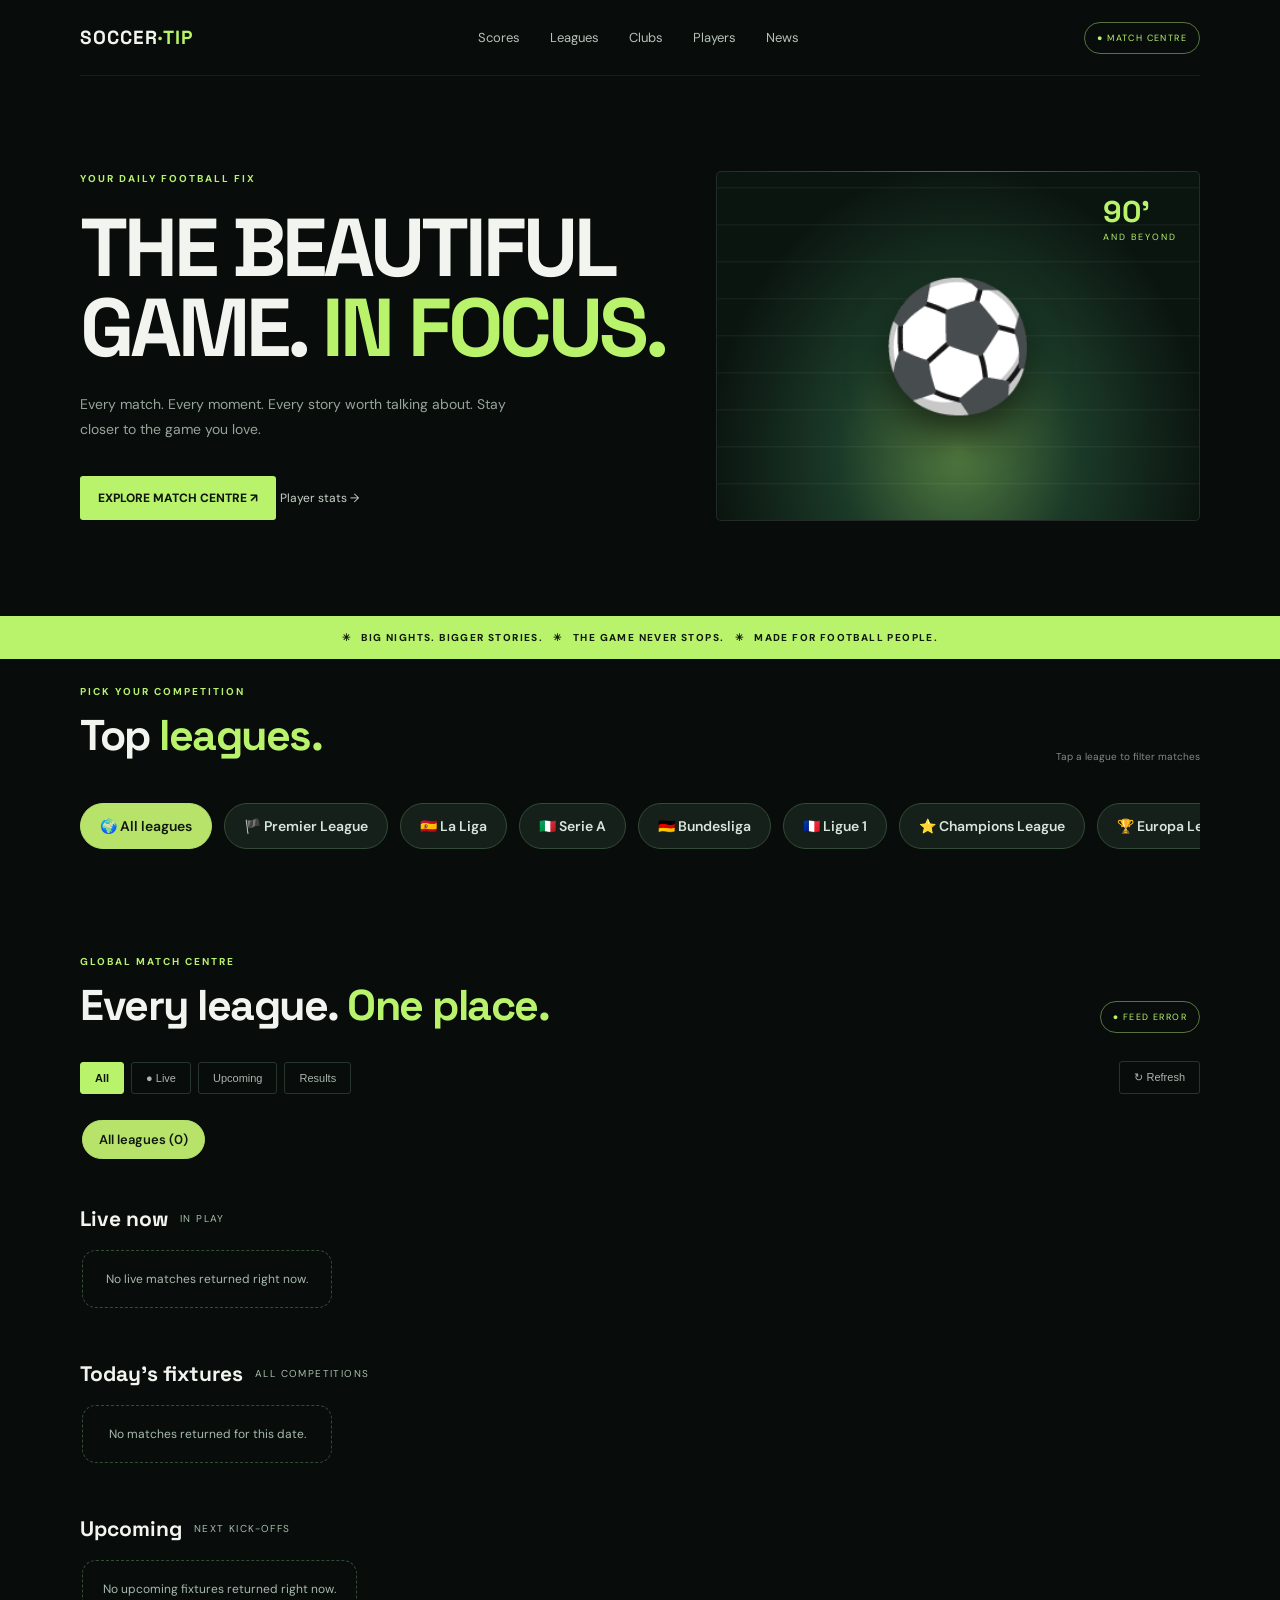
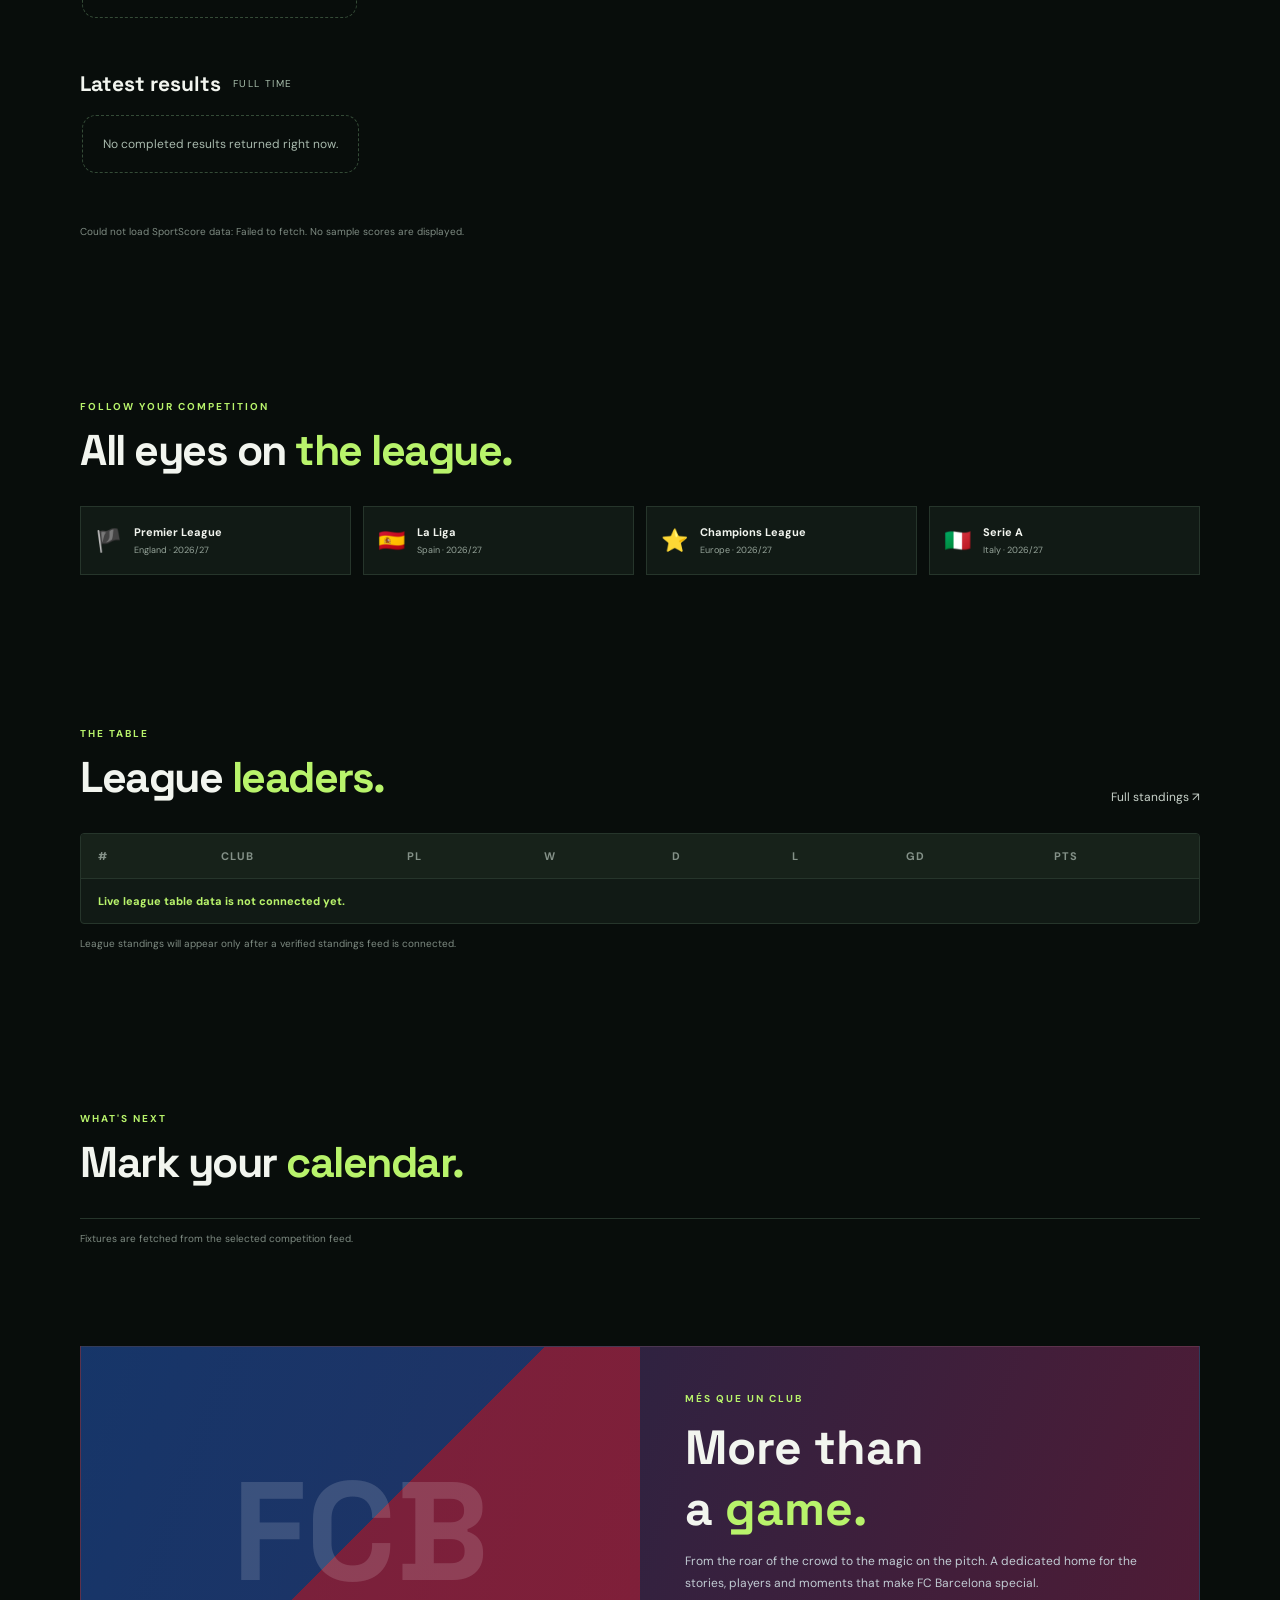
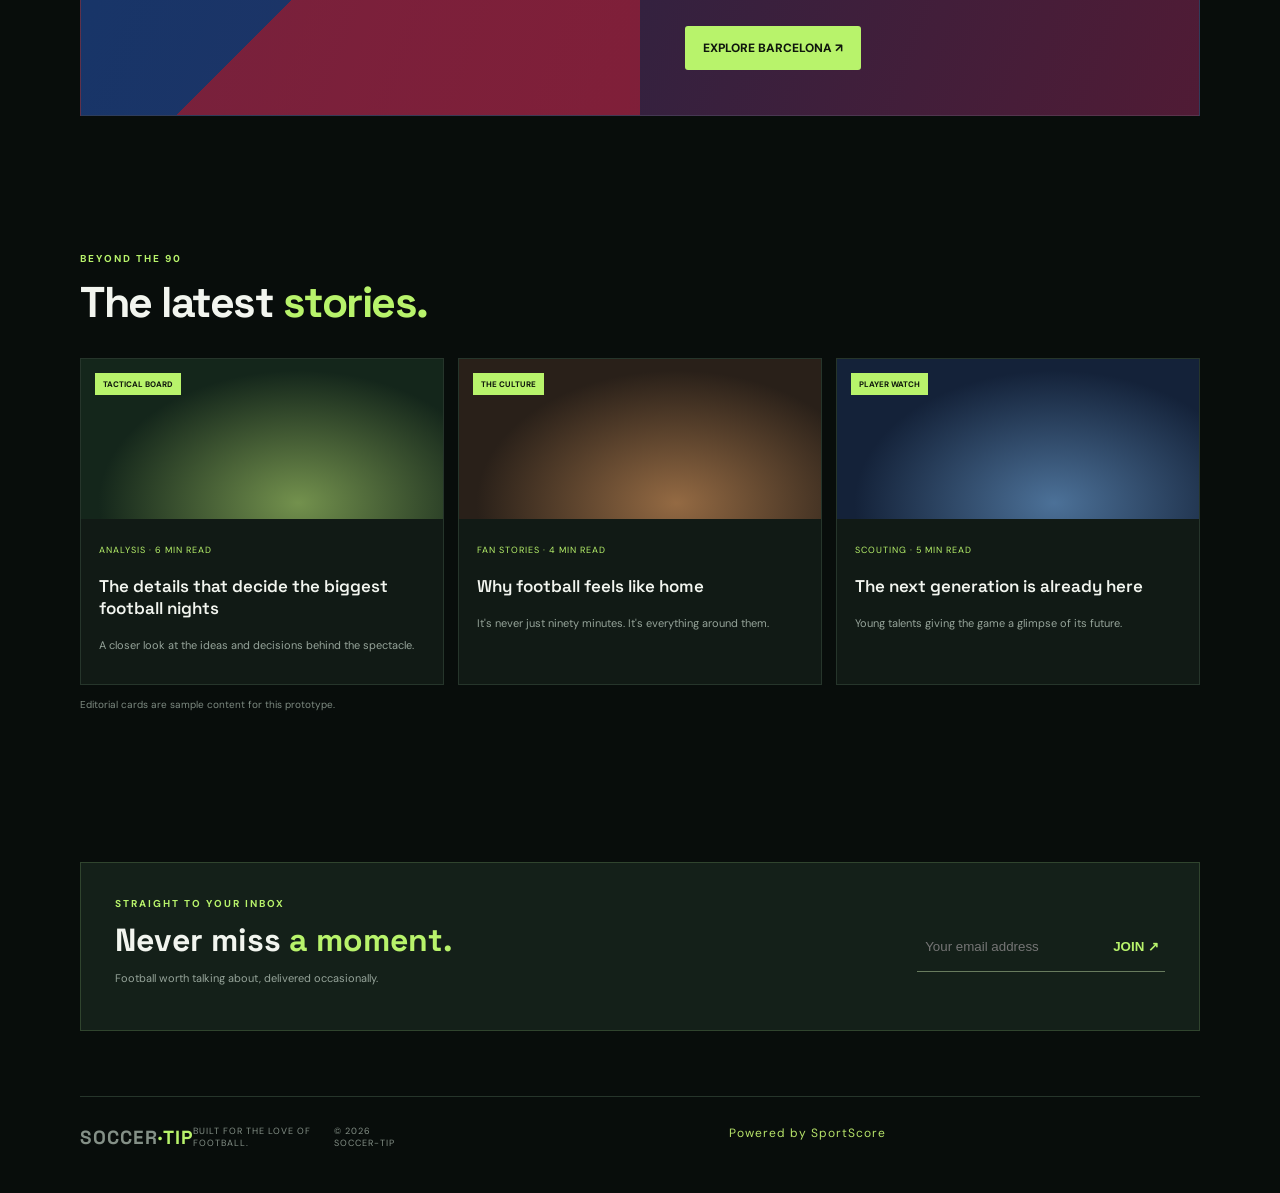
==== commit 6449f091: "Refresh score centre assets after feed fix" ====
--- a/index.html
+++ b/index.html
@@ -1,4 +1,4 @@
-<!doctype html><html lang="en"><head><meta charset="utf-8"><meta name="viewport" content="width=device-width,initial-scale=1"><meta name="theme-color" content="#080d0b"><meta name="description" content="Soccer-Tip — your home for football scores, fixtures, leagues and stories."><title>Soccer-Tip | The beautiful game, in focus</title><link rel="preconnect" href="https://fonts.googleapis.com"><link href="https://fonts.googleapis.com/css2?family=DM+Sans:wght@400;500;700;800&family=Space+Grotesk:wght@500;600;700&display=swap" rel="stylesheet"><link rel="stylesheet" href="styles.css?v=topleagues2"></head><body><header class="top wrap"><a class="brand" href="#">SOCCER<b>·TIP</b></a><nav><a href="#scores">Scores</a><a href="leagues.html">Leagues</a><a href="clubs.html">Clubs</a><a href="players.html">Players</a><a href="news.html">News</a></nav><span class="pill">● MATCH CENTRE</span></header><main><section class="hero wrap"><div><div class="eyebrow">YOUR DAILY FOOTBALL FIX</div><h1>THE BEAUTIFUL<br>GAME. <em>IN FOCUS.</em></h1><p>Every match. Every moment. Every story worth talking about. Stay closer to the game you love.</p><a class="cta" href="#scores">EXPLORE MATCH CENTRE ↗</a> <a class="link" href="players.html">Player stats →</a></div><div class="stadium"><div class="stamp">90'<small>AND BEYOND</small></div><div class="ball">⚽</div></div></section><div class="ticker">✳ &nbsp; BIG NIGHTS. BIGGER STORIES. &nbsp; ✳ &nbsp; THE GAME NEVER STOPS. &nbsp; ✳ &nbsp; MADE FOR FOOTBALL PEOPLE.</div><section class="section wrap top-leagues-section" id="top-leagues"><div class="heading"><div><div class="eyebrow">PICK YOUR COMPETITION</div><h2>Top <em>leagues.</em></h2></div><span class="disclaimer">Tap a league to filter matches</span></div><div class="league-rail featured-league-rail" id="featured-leagues"><button class="league-chip active" data-league="all">🌍 All leagues</button><button class="league-chip" data-league="Premier League">🏴 Premier League</button><button class="league-chip" data-league="La Liga">🇪🇸 La Liga</button><button class="league-chip" data-league="Serie A">🇮🇹 Serie A</button><button class="league-chip" data-league="Bundesliga">🇩🇪 Bundesliga</button><button class="league-chip" data-league="Ligue 1">🇫🇷 Ligue 1</button><button class="league-chip" data-league="Champions League">⭐ Champions League</button><button class="league-chip" data-league="Europa League">🏆 Europa League</button><button class="league-chip" data-league="Eredivisie">🇳🇱 Eredivisie</button><button class="league-chip" data-league="Primeira Liga">🇵🇹 Primeira Liga</button></div></section><section class="section wrap" id="scores">
+<!doctype html><html lang="en"><head><meta charset="utf-8"><meta name="viewport" content="width=device-width,initial-scale=1"><meta name="theme-color" content="#080d0b"><meta name="description" content="Soccer-Tip — your home for football scores, fixtures, leagues and stories."><title>Soccer-Tip | The beautiful game, in focus</title><link rel="preconnect" href="https://fonts.googleapis.com"><link href="https://fonts.googleapis.com/css2?family=DM+Sans:wght@400;500;700;800&family=Space+Grotesk:wght@500;600;700&display=swap" rel="stylesheet"><link rel="stylesheet" href="styles.css?v=scorefeed1"></head><body><header class="top wrap"><a class="brand" href="#">SOCCER<b>·TIP</b></a><nav><a href="#scores">Scores</a><a href="leagues.html">Leagues</a><a href="clubs.html">Clubs</a><a href="players.html">Players</a><a href="news.html">News</a></nav><span class="pill">● MATCH CENTRE</span></header><main><section class="hero wrap"><div><div class="eyebrow">YOUR DAILY FOOTBALL FIX</div><h1>THE BEAUTIFUL<br>GAME. <em>IN FOCUS.</em></h1><p>Every match. Every moment. Every story worth talking about. Stay closer to the game you love.</p><a class="cta" href="#scores">EXPLORE MATCH CENTRE ↗</a> <a class="link" href="players.html">Player stats →</a></div><div class="stadium"><div class="stamp">90'<small>AND BEYOND</small></div><div class="ball">⚽</div></div></section><div class="ticker">✳ &nbsp; BIG NIGHTS. BIGGER STORIES. &nbsp; ✳ &nbsp; THE GAME NEVER STOPS. &nbsp; ✳ &nbsp; MADE FOR FOOTBALL PEOPLE.</div><section class="section wrap top-leagues-section" id="top-leagues"><div class="heading"><div><div class="eyebrow">PICK YOUR COMPETITION</div><h2>Top <em>leagues.</em></h2></div><span class="disclaimer">Tap a league to filter matches</span></div><div class="league-rail featured-league-rail" id="featured-leagues"><button class="league-chip active" data-league="all">🌍 All leagues</button><button class="league-chip" data-league="Premier League">🏴 Premier League</button><button class="league-chip" data-league="La Liga">🇪🇸 La Liga</button><button class="league-chip" data-league="Serie A">🇮🇹 Serie A</button><button class="league-chip" data-league="Bundesliga">🇩🇪 Bundesliga</button><button class="league-chip" data-league="Ligue 1">🇫🇷 Ligue 1</button><button class="league-chip" data-league="Champions League">⭐ Champions League</button><button class="league-chip" data-league="Europa League">🏆 Europa League</button><button class="league-chip" data-league="Eredivisie">🇳🇱 Eredivisie</button><button class="league-chip" data-league="Primeira Liga">🇵🇹 Primeira Liga</button></div></section><section class="section wrap" id="scores">
 <div class="heading"><div><div class="eyebrow">GLOBAL MATCH CENTRE</div><h2>Every league. <em>One place.</em></h2></div><span class="pill" id="live-indicator">● CONNECTING</span></div>
 <div class="score-tools"><div class="tabs"><button class="tab active" data-filter="all">All</button><button class="tab" data-filter="live">● Live</button><button class="tab" data-filter="upcoming">Upcoming</button><button class="tab" data-filter="completed">Results</button></div><button class="tab" id="refresh-scores" type="button">↻ Refresh</button></div>
 <div class="league-rail" id="league-rail" aria-label="Filter by league"><button class="league-chip active" data-league="all">All leagues</button></div>
@@ -8,4 +8,4 @@
 <div class="match-section"><div class="subheading"><h3>Latest results</h3><span>FULL TIME</span></div><div class="match-rail" id="finished-matches"><p class="loading-state">Loading results…</p></div></div>
 <p class="disclaimer" id="score-status">Connecting to the public football data feed. Match cards will only show returned data.</p>
 <div class="match-detail" id="match-detail" hidden></div>
-</section><section class="section wrap" id="leagues"><div class="heading"><div><div class="eyebrow">FOLLOW YOUR COMPETITION</div><h2>All eyes on <em>the league.</em></h2></div></div><div class="leagues"><a class="league" href="#fixtures"><span class="flag">🏴</span><span><strong>Premier League</strong><small>England · 2026/27</small></span></a><a class="league" href="#fixtures"><span class="flag">🇪🇸</span><span><strong>La Liga</strong><small>Spain · 2026/27</small></span></a><a class="league" href="#fixtures"><span class="flag">⭐</span><span><strong>Champions League</strong><small>Europe · 2026/27</small></span></a><a class="league" href="#fixtures"><span class="flag">🇮🇹</span><span><strong>Serie A</strong><small>Italy · 2026/27</small></span></a></div></section><section class="section wrap" id="standings"><div class="heading"><div><div class="eyebrow">THE TABLE</div><h2>League <em>leaders.</em></h2></div><a class="link" href="leagues.html">Full standings ↗</a></div><div class="table-wrap"><table class="standings"><thead><tr><th>#</th><th>CLUB</th><th>PL</th><th>W</th><th>D</th><th>L</th><th>GD</th><th>PTS</th></tr></thead><tbody id="standings-body"><tr><td colspan="8">Live league table data is not connected yet.</td></tr></tbody></table></div><p class="disclaimer">League standings will appear only after a verified standings feed is connected.</p></section><section class="section wrap" id="fixtures"><div class="heading"><div><div class="eyebrow">WHAT'S NEXT</div><h2>Mark your <em>calendar.</em></h2></div></div><div class="fixtures" id="upcoming-fixtures"><p class="disclaimer">Fixtures are fetched from the selected competition feed.</p></div></section><section class="barca wrap"><div class="barca-art">FCB</div><div class="barca-copy"><div class="eyebrow">MÉS QUE UN CLUB</div><h2>More than<br>a <em>game.</em></h2><p>From the roar of the crowd to the magic on the pitch. A dedicated home for the stories, players and moments that make FC Barcelona special.</p><a class="cta" href="clubs.html#barcelona">EXPLORE BARCELONA ↗</a></div></section><section class="section wrap" id="stories"><div class="heading"><div><div class="eyebrow">BEYOND THE 90</div><h2>The latest <em>stories.</em></h2></div></div><div class="stories"><article class="story"><div class="visual"><span>TACTICAL BOARD</span></div><div class="story-copy"><small>ANALYSIS · 6 MIN READ</small><h3>The details that decide the biggest football nights</h3><p>A closer look at the ideas and decisions behind the spectacle.</p></div></article><article class="story"><div class="visual"><span>THE CULTURE</span></div><div class="story-copy"><small>FAN STORIES · 4 MIN READ</small><h3>Why football feels like home</h3><p>It's never just ninety minutes. It's everything around them.</p></div></article><article class="story"><div class="visual"><span>PLAYER WATCH</span></div><div class="story-copy"><small>SCOUTING · 5 MIN READ</small><h3>The next generation is already here</h3><p>Young talents giving the game a glimpse of its future.</p></div></article></div><p class="disclaimer">Editorial cards are sample content for this prototype.</p></section><section class="newsletter wrap"><div><div class="eyebrow">STRAIGHT TO YOUR INBOX</div><h2>Never miss <em>a moment.</em></h2><p>Football worth talking about, delivered occasionally.</p></div><div><form id="newsletter"><input type="email" placeholder="Your email address" required aria-label="Your email address"><button>JOIN ↗</button></form><small id="message" class="disclaimer"></small></div></section></main><footer class="footer wrap"><a class="brand" href="#">SOCCER<b>·TIP</b></a><span>BUILT FOR THE LOVE OF FOOTBALL.</span><span>© 2026 SOCCER-TIP</span><div class="wrap" style="padding:0 0 24px;text-align:center"><a href="https://sportscore.com/" rel="dofollow" style="color:#b7e36a;font-size:12px">Powered by SportScore</a></div></footer><script src="app.js?v=topleagues2"></script></body></html>+</section><section class="section wrap" id="leagues"><div class="heading"><div><div class="eyebrow">FOLLOW YOUR COMPETITION</div><h2>All eyes on <em>the league.</em></h2></div></div><div class="leagues"><a class="league" href="#fixtures"><span class="flag">🏴</span><span><strong>Premier League</strong><small>England · 2026/27</small></span></a><a class="league" href="#fixtures"><span class="flag">🇪🇸</span><span><strong>La Liga</strong><small>Spain · 2026/27</small></span></a><a class="league" href="#fixtures"><span class="flag">⭐</span><span><strong>Champions League</strong><small>Europe · 2026/27</small></span></a><a class="league" href="#fixtures"><span class="flag">🇮🇹</span><span><strong>Serie A</strong><small>Italy · 2026/27</small></span></a></div></section><section class="section wrap" id="standings"><div class="heading"><div><div class="eyebrow">THE TABLE</div><h2>League <em>leaders.</em></h2></div><a class="link" href="leagues.html">Full standings ↗</a></div><div class="table-wrap"><table class="standings"><thead><tr><th>#</th><th>CLUB</th><th>PL</th><th>W</th><th>D</th><th>L</th><th>GD</th><th>PTS</th></tr></thead><tbody id="standings-body"><tr><td colspan="8">Live league table data is not connected yet.</td></tr></tbody></table></div><p class="disclaimer">League standings will appear only after a verified standings feed is connected.</p></section><section class="section wrap" id="fixtures"><div class="heading"><div><div class="eyebrow">WHAT'S NEXT</div><h2>Mark your <em>calendar.</em></h2></div></div><div class="fixtures" id="upcoming-fixtures"><p class="disclaimer">Fixtures are fetched from the selected competition feed.</p></div></section><section class="barca wrap"><div class="barca-art">FCB</div><div class="barca-copy"><div class="eyebrow">MÉS QUE UN CLUB</div><h2>More than<br>a <em>game.</em></h2><p>From the roar of the crowd to the magic on the pitch. A dedicated home for the stories, players and moments that make FC Barcelona special.</p><a class="cta" href="clubs.html#barcelona">EXPLORE BARCELONA ↗</a></div></section><section class="section wrap" id="stories"><div class="heading"><div><div class="eyebrow">BEYOND THE 90</div><h2>The latest <em>stories.</em></h2></div></div><div class="stories"><article class="story"><div class="visual"><span>TACTICAL BOARD</span></div><div class="story-copy"><small>ANALYSIS · 6 MIN READ</small><h3>The details that decide the biggest football nights</h3><p>A closer look at the ideas and decisions behind the spectacle.</p></div></article><article class="story"><div class="visual"><span>THE CULTURE</span></div><div class="story-copy"><small>FAN STORIES · 4 MIN READ</small><h3>Why football feels like home</h3><p>It's never just ninety minutes. It's everything around them.</p></div></article><article class="story"><div class="visual"><span>PLAYER WATCH</span></div><div class="story-copy"><small>SCOUTING · 5 MIN READ</small><h3>The next generation is already here</h3><p>Young talents giving the game a glimpse of its future.</p></div></article></div><p class="disclaimer">Editorial cards are sample content for this prototype.</p></section><section class="newsletter wrap"><div><div class="eyebrow">STRAIGHT TO YOUR INBOX</div><h2>Never miss <em>a moment.</em></h2><p>Football worth talking about, delivered occasionally.</p></div><div><form id="newsletter"><input type="email" placeholder="Your email address" required aria-label="Your email address"><button>JOIN ↗</button></form><small id="message" class="disclaimer"></small></div></section></main><footer class="footer wrap"><a class="brand" href="#">SOCCER<b>·TIP</b></a><span>BUILT FOR THE LOVE OF FOOTBALL.</span><span>© 2026 SOCCER-TIP</span><div class="wrap" style="padding:0 0 24px;text-align:center"><a href="https://sportscore.com/" rel="dofollow" style="color:#b7e36a;font-size:12px">Powered by SportScore</a></div></footer><script src="app.js?v=scorefeed1"></script></body></html>
--- a/styles.css
+++ b/styles.css
@@ -58,3 +58,10 @@
 .detail-score>div:nth-child(2)>strong{font:700 26px 'Space Grotesk',sans-serif}
 .empty-state{padding:20px;color:#a8b9ad;border:1px dashed #344b37;border-radius:14px;min-width:250px}
 @media(max-width:600px){.score-tools{align-items:flex-start}.match-card{flex-basis:84vw}.subheading h3{font-size:18px}.detail-score{gap:6px}.match-team strong{font-size:11px}}
+
+.top-leagues-section{padding-top:26px;padding-bottom:12px}
+.featured-league-rail{padding-top:12px;padding-bottom:18px}
+.featured-league-rail .league-chip{padding:13px 19px;font-size:14px;background:#142019;border-color:#344b37}
+.featured-league-rail .league-chip.active{background:#b7e36a;color:#10170d;border-color:#b7e36a}
+.top-leagues-section .heading{align-items:end}
+@media(max-width:600px){.top-leagues-section{padding-top:18px}.featured-league-rail .league-chip{padding:11px 15px}}
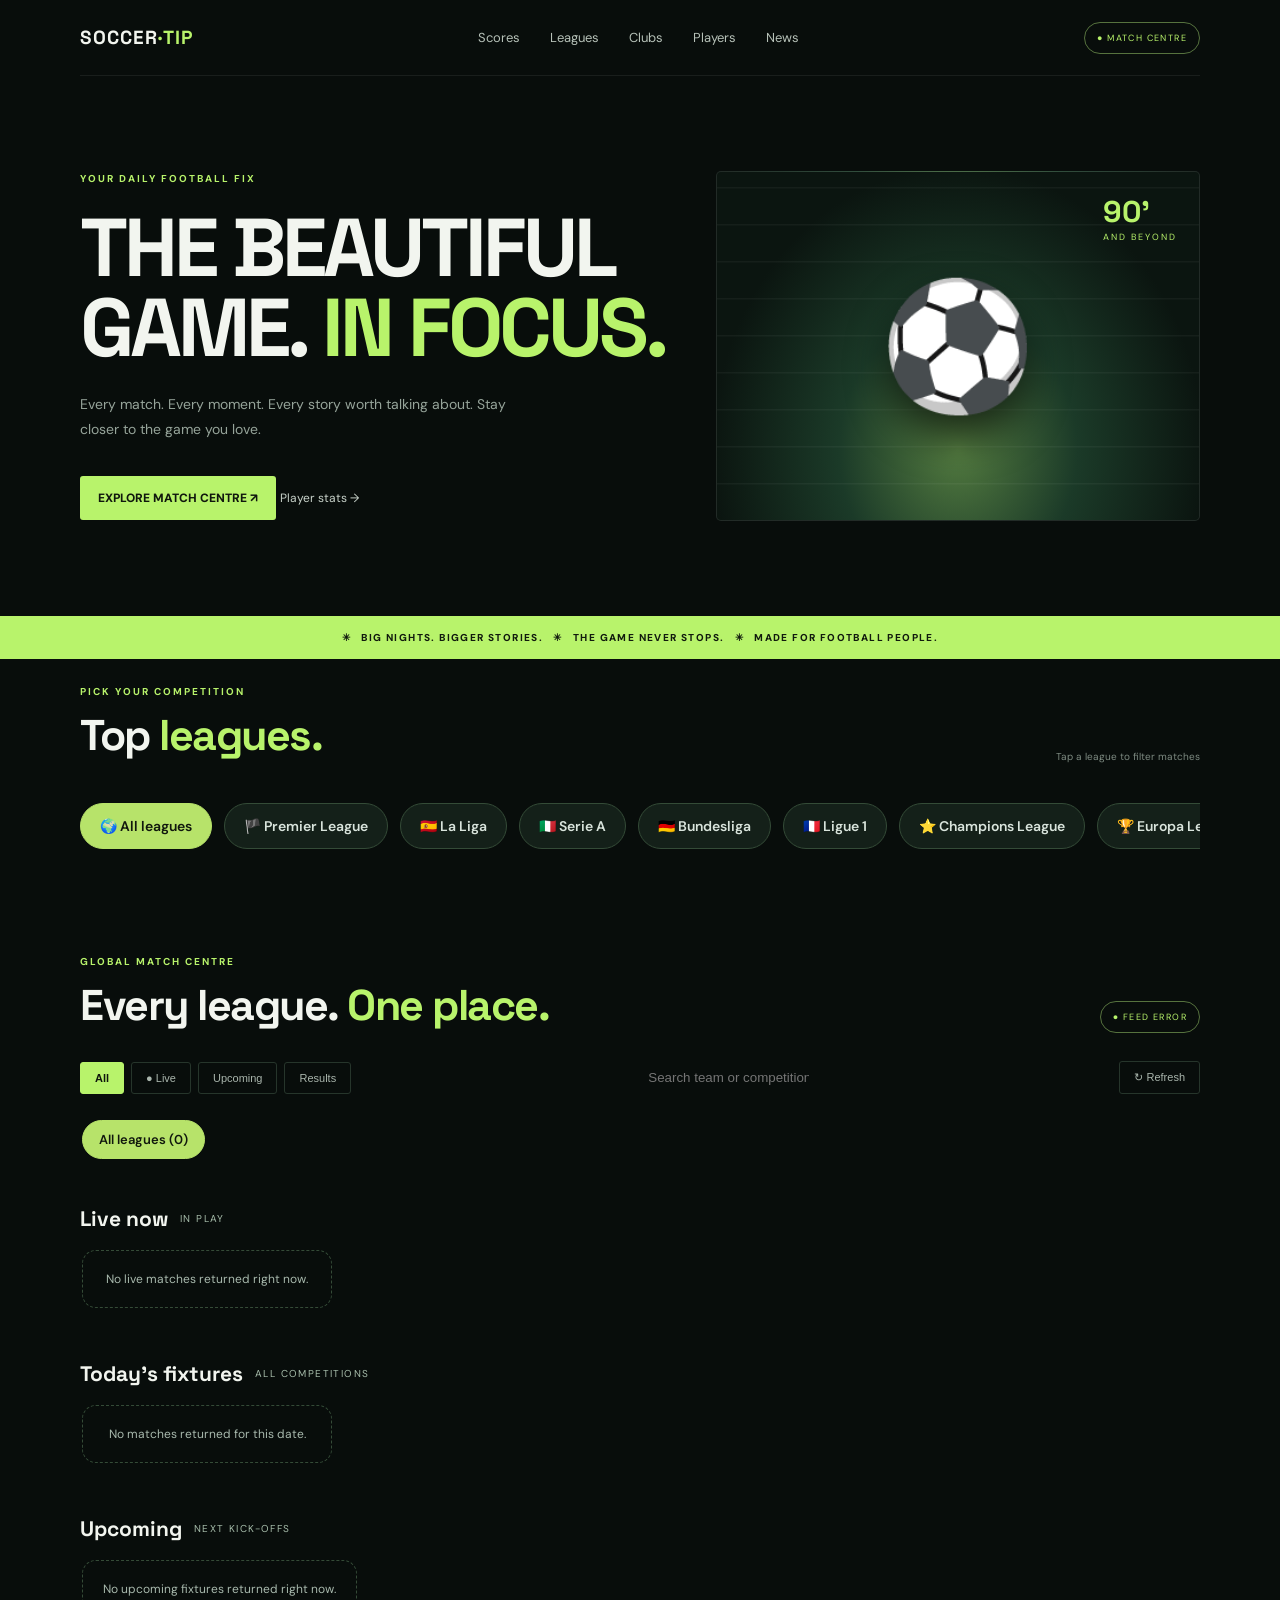
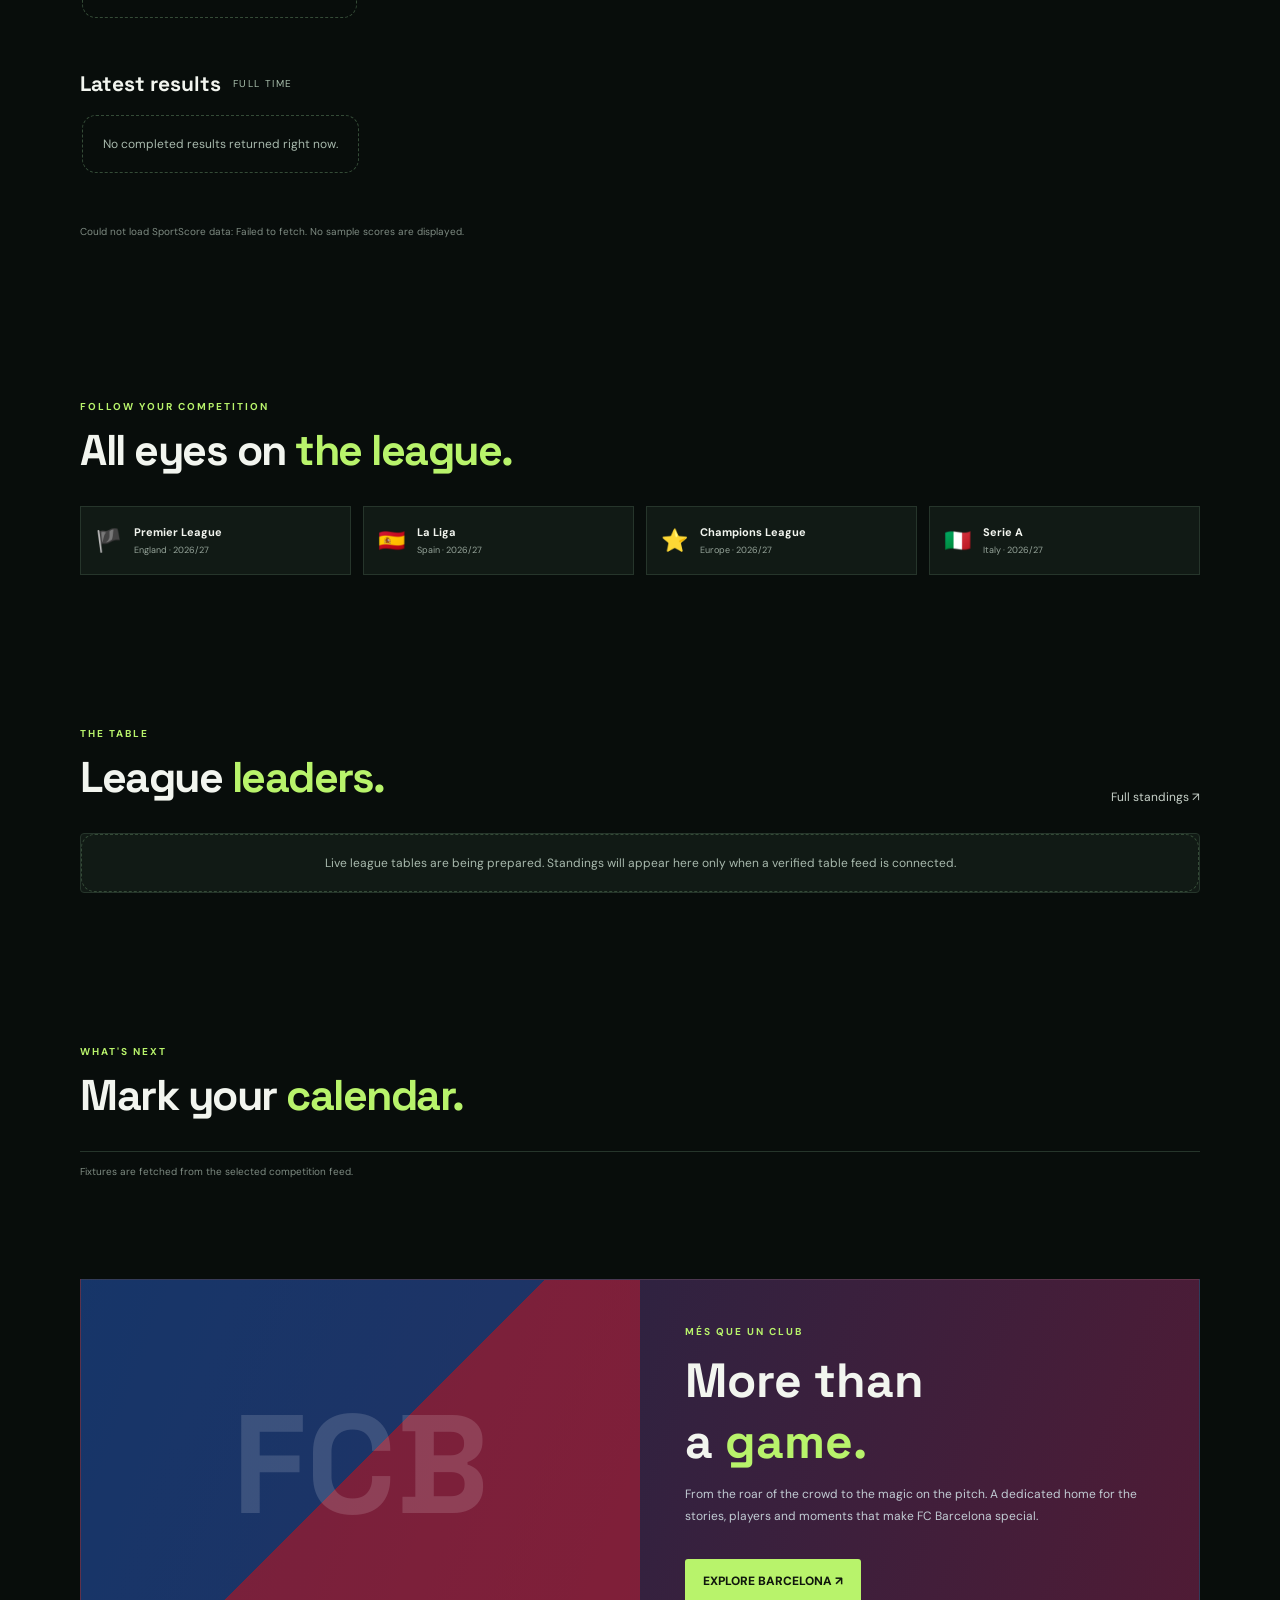
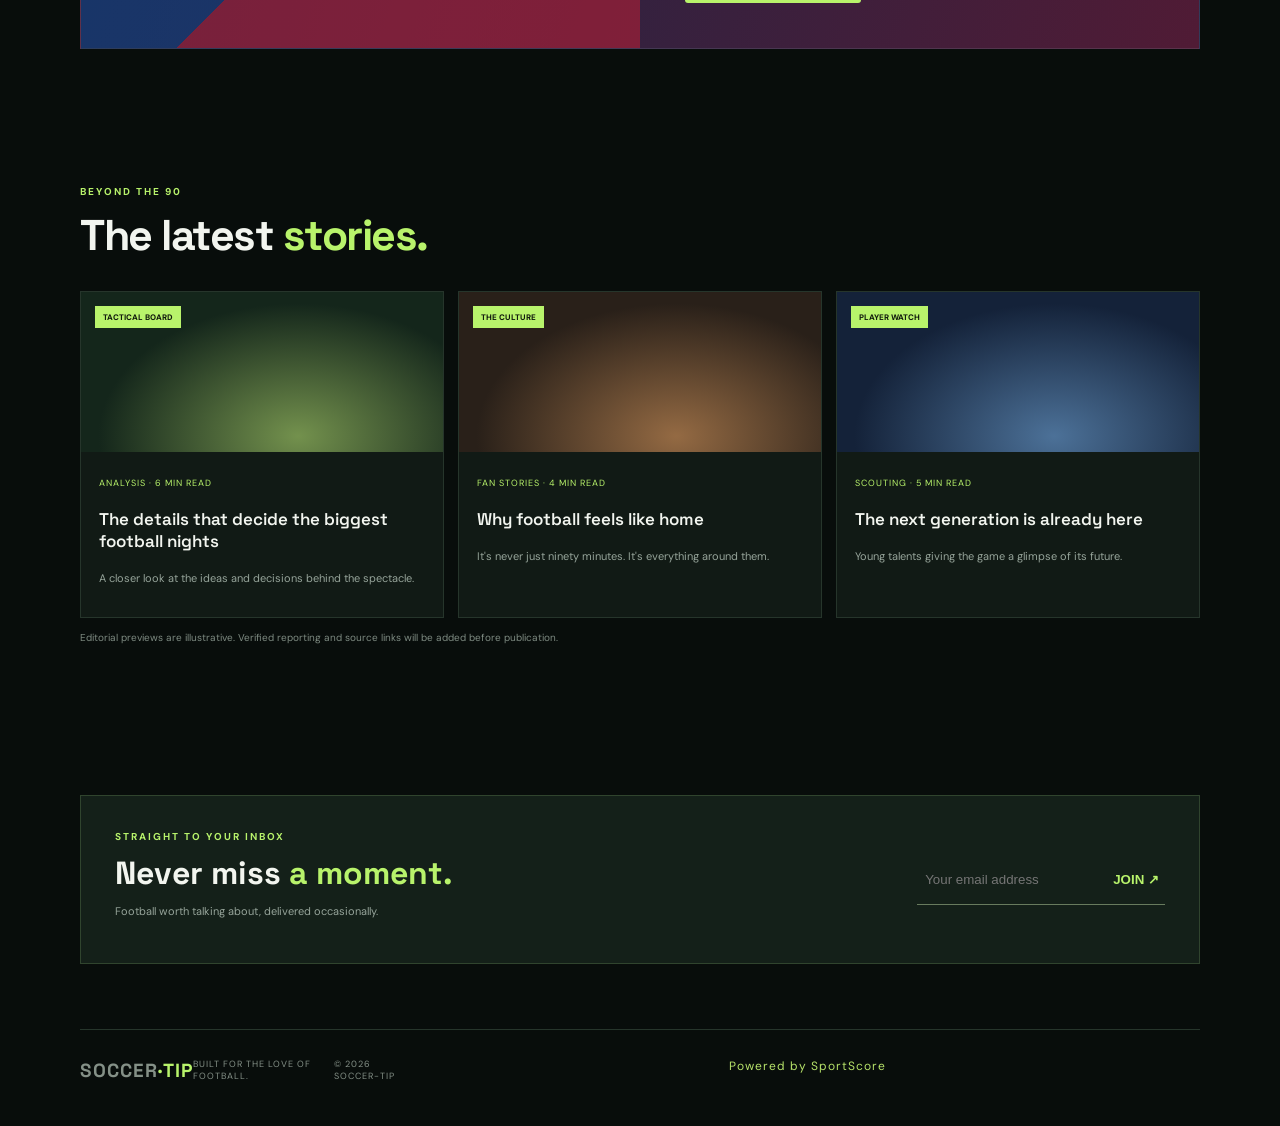
==== commit d8f5367e: "Upgrade match centre search and clean unverified standings" ====
--- a/index.html
+++ b/index.html
@@ -1,6 +1,6 @@
-<!doctype html><html lang="en"><head><meta charset="utf-8"><meta name="viewport" content="width=device-width,initial-scale=1"><meta name="theme-color" content="#080d0b"><meta name="description" content="Soccer-Tip — your home for football scores, fixtures, leagues and stories."><title>Soccer-Tip | The beautiful game, in focus</title><link rel="preconnect" href="https://fonts.googleapis.com"><link href="https://fonts.googleapis.com/css2?family=DM+Sans:wght@400;500;700;800&family=Space+Grotesk:wght@500;600;700&display=swap" rel="stylesheet"><link rel="stylesheet" href="styles.css?v=scorefeed1"></head><body><header class="top wrap"><a class="brand" href="#">SOCCER<b>·TIP</b></a><nav><a href="#scores">Scores</a><a href="leagues.html">Leagues</a><a href="clubs.html">Clubs</a><a href="players.html">Players</a><a href="news.html">News</a></nav><span class="pill">● MATCH CENTRE</span></header><main><section class="hero wrap"><div><div class="eyebrow">YOUR DAILY FOOTBALL FIX</div><h1>THE BEAUTIFUL<br>GAME. <em>IN FOCUS.</em></h1><p>Every match. Every moment. Every story worth talking about. Stay closer to the game you love.</p><a class="cta" href="#scores">EXPLORE MATCH CENTRE ↗</a> <a class="link" href="players.html">Player stats →</a></div><div class="stadium"><div class="stamp">90'<small>AND BEYOND</small></div><div class="ball">⚽</div></div></section><div class="ticker">✳ &nbsp; BIG NIGHTS. BIGGER STORIES. &nbsp; ✳ &nbsp; THE GAME NEVER STOPS. &nbsp; ✳ &nbsp; MADE FOR FOOTBALL PEOPLE.</div><section class="section wrap top-leagues-section" id="top-leagues"><div class="heading"><div><div class="eyebrow">PICK YOUR COMPETITION</div><h2>Top <em>leagues.</em></h2></div><span class="disclaimer">Tap a league to filter matches</span></div><div class="league-rail featured-league-rail" id="featured-leagues"><button class="league-chip active" data-league="all">🌍 All leagues</button><button class="league-chip" data-league="Premier League">🏴 Premier League</button><button class="league-chip" data-league="La Liga">🇪🇸 La Liga</button><button class="league-chip" data-league="Serie A">🇮🇹 Serie A</button><button class="league-chip" data-league="Bundesliga">🇩🇪 Bundesliga</button><button class="league-chip" data-league="Ligue 1">🇫🇷 Ligue 1</button><button class="league-chip" data-league="Champions League">⭐ Champions League</button><button class="league-chip" data-league="Europa League">🏆 Europa League</button><button class="league-chip" data-league="Eredivisie">🇳🇱 Eredivisie</button><button class="league-chip" data-league="Primeira Liga">🇵🇹 Primeira Liga</button></div></section><section class="section wrap" id="scores">
+<!doctype html><html lang="en"><head><meta charset="utf-8"><meta name="viewport" content="width=device-width,initial-scale=1"><meta name="theme-color" content="#080d0b"><meta name="description" content="Soccer-Tip — your home for football scores, fixtures, leagues and stories."><title>Soccer-Tip | The beautiful game, in focus</title><link rel="preconnect" href="https://fonts.googleapis.com"><link href="https://fonts.googleapis.com/css2?family=DM+Sans:wght@400;500;700;800&family=Space+Grotesk:wght@500;600;700&display=swap" rel="stylesheet"><link rel="stylesheet" href="styles.css?v=class1"></head><body><header class="top wrap"><a class="brand" href="#">SOCCER<b>·TIP</b></a><nav><a href="#scores">Scores</a><a href="leagues.html">Leagues</a><a href="clubs.html">Clubs</a><a href="players.html">Players</a><a href="news.html">News</a></nav><span class="pill">● MATCH CENTRE</span></header><main><section class="hero wrap"><div><div class="eyebrow">YOUR DAILY FOOTBALL FIX</div><h1>THE BEAUTIFUL<br>GAME. <em>IN FOCUS.</em></h1><p>Every match. Every moment. Every story worth talking about. Stay closer to the game you love.</p><a class="cta" href="#scores">EXPLORE MATCH CENTRE ↗</a> <a class="link" href="players.html">Player stats →</a></div><div class="stadium"><div class="stamp">90'<small>AND BEYOND</small></div><div class="ball">⚽</div></div></section><div class="ticker">✳ &nbsp; BIG NIGHTS. BIGGER STORIES. &nbsp; ✳ &nbsp; THE GAME NEVER STOPS. &nbsp; ✳ &nbsp; MADE FOR FOOTBALL PEOPLE.</div><section class="section wrap top-leagues-section" id="top-leagues"><div class="heading"><div><div class="eyebrow">PICK YOUR COMPETITION</div><h2>Top <em>leagues.</em></h2></div><span class="disclaimer">Tap a league to filter matches</span></div><div class="league-rail featured-league-rail" id="featured-leagues"><button class="league-chip active" data-league="all">🌍 All leagues</button><button class="league-chip" data-league="Premier League">🏴 Premier League</button><button class="league-chip" data-league="La Liga">🇪🇸 La Liga</button><button class="league-chip" data-league="Serie A">🇮🇹 Serie A</button><button class="league-chip" data-league="Bundesliga">🇩🇪 Bundesliga</button><button class="league-chip" data-league="Ligue 1">🇫🇷 Ligue 1</button><button class="league-chip" data-league="Champions League">⭐ Champions League</button><button class="league-chip" data-league="Europa League">🏆 Europa League</button><button class="league-chip" data-league="Eredivisie">🇳🇱 Eredivisie</button><button class="league-chip" data-league="Primeira Liga">🇵🇹 Primeira Liga</button></div></section><section class="section wrap" id="scores">
 <div class="heading"><div><div class="eyebrow">GLOBAL MATCH CENTRE</div><h2>Every league. <em>One place.</em></h2></div><span class="pill" id="live-indicator">● CONNECTING</span></div>
-<div class="score-tools"><div class="tabs"><button class="tab active" data-filter="all">All</button><button class="tab" data-filter="live">● Live</button><button class="tab" data-filter="upcoming">Upcoming</button><button class="tab" data-filter="completed">Results</button></div><button class="tab" id="refresh-scores" type="button">↻ Refresh</button></div>
+<div class="score-tools"><div class="tabs"><button class="tab active" data-filter="all">All</button><button class="tab" data-filter="live">● Live</button><button class="tab" data-filter="upcoming">Upcoming</button><button class="tab" data-filter="completed">Results</button></div><input id="match-search" class="match-search" type="search" placeholder="Search team or competition…" aria-label="Search matches"><button class="tab" id="refresh-scores" type="button">↻ Refresh</button></div>
 <div class="league-rail" id="league-rail" aria-label="Filter by league"><button class="league-chip active" data-league="all">All leagues</button></div>
 <div class="match-section"><div class="subheading"><h3>Live now</h3><span>IN PLAY</span></div><div class="match-rail" id="live-matches"><p class="loading-state">Loading live matches…</p></div></div>
 <div class="match-section"><div class="subheading"><h3>Today's fixtures</h3><span>ALL COMPETITIONS</span></div><div class="match-rail" id="today-matches"><p class="loading-state">Loading today's matches…</p></div></div>
@@ -8,4 +8,4 @@
 <div class="match-section"><div class="subheading"><h3>Latest results</h3><span>FULL TIME</span></div><div class="match-rail" id="finished-matches"><p class="loading-state">Loading results…</p></div></div>
 <p class="disclaimer" id="score-status">Connecting to the public football data feed. Match cards will only show returned data.</p>
 <div class="match-detail" id="match-detail" hidden></div>
-</section><section class="section wrap" id="leagues"><div class="heading"><div><div class="eyebrow">FOLLOW YOUR COMPETITION</div><h2>All eyes on <em>the league.</em></h2></div></div><div class="leagues"><a class="league" href="#fixtures"><span class="flag">🏴</span><span><strong>Premier League</strong><small>England · 2026/27</small></span></a><a class="league" href="#fixtures"><span class="flag">🇪🇸</span><span><strong>La Liga</strong><small>Spain · 2026/27</small></span></a><a class="league" href="#fixtures"><span class="flag">⭐</span><span><strong>Champions League</strong><small>Europe · 2026/27</small></span></a><a class="league" href="#fixtures"><span class="flag">🇮🇹</span><span><strong>Serie A</strong><small>Italy · 2026/27</small></span></a></div></section><section class="section wrap" id="standings"><div class="heading"><div><div class="eyebrow">THE TABLE</div><h2>League <em>leaders.</em></h2></div><a class="link" href="leagues.html">Full standings ↗</a></div><div class="table-wrap"><table class="standings"><thead><tr><th>#</th><th>CLUB</th><th>PL</th><th>W</th><th>D</th><th>L</th><th>GD</th><th>PTS</th></tr></thead><tbody id="standings-body"><tr><td colspan="8">Live league table data is not connected yet.</td></tr></tbody></table></div><p class="disclaimer">League standings will appear only after a verified standings feed is connected.</p></section><section class="section wrap" id="fixtures"><div class="heading"><div><div class="eyebrow">WHAT'S NEXT</div><h2>Mark your <em>calendar.</em></h2></div></div><div class="fixtures" id="upcoming-fixtures"><p class="disclaimer">Fixtures are fetched from the selected competition feed.</p></div></section><section class="barca wrap"><div class="barca-art">FCB</div><div class="barca-copy"><div class="eyebrow">MÉS QUE UN CLUB</div><h2>More than<br>a <em>game.</em></h2><p>From the roar of the crowd to the magic on the pitch. A dedicated home for the stories, players and moments that make FC Barcelona special.</p><a class="cta" href="clubs.html#barcelona">EXPLORE BARCELONA ↗</a></div></section><section class="section wrap" id="stories"><div class="heading"><div><div class="eyebrow">BEYOND THE 90</div><h2>The latest <em>stories.</em></h2></div></div><div class="stories"><article class="story"><div class="visual"><span>TACTICAL BOARD</span></div><div class="story-copy"><small>ANALYSIS · 6 MIN READ</small><h3>The details that decide the biggest football nights</h3><p>A closer look at the ideas and decisions behind the spectacle.</p></div></article><article class="story"><div class="visual"><span>THE CULTURE</span></div><div class="story-copy"><small>FAN STORIES · 4 MIN READ</small><h3>Why football feels like home</h3><p>It's never just ninety minutes. It's everything around them.</p></div></article><article class="story"><div class="visual"><span>PLAYER WATCH</span></div><div class="story-copy"><small>SCOUTING · 5 MIN READ</small><h3>The next generation is already here</h3><p>Young talents giving the game a glimpse of its future.</p></div></article></div><p class="disclaimer">Editorial cards are sample content for this prototype.</p></section><section class="newsletter wrap"><div><div class="eyebrow">STRAIGHT TO YOUR INBOX</div><h2>Never miss <em>a moment.</em></h2><p>Football worth talking about, delivered occasionally.</p></div><div><form id="newsletter"><input type="email" placeholder="Your email address" required aria-label="Your email address"><button>JOIN ↗</button></form><small id="message" class="disclaimer"></small></div></section></main><footer class="footer wrap"><a class="brand" href="#">SOCCER<b>·TIP</b></a><span>BUILT FOR THE LOVE OF FOOTBALL.</span><span>© 2026 SOCCER-TIP</span><div class="wrap" style="padding:0 0 24px;text-align:center"><a href="https://sportscore.com/" rel="dofollow" style="color:#b7e36a;font-size:12px">Powered by SportScore</a></div></footer><script src="app.js?v=scorefeed1"></script></body></html>+</section><section class="section wrap" id="leagues"><div class="heading"><div><div class="eyebrow">FOLLOW YOUR COMPETITION</div><h2>All eyes on <em>the league.</em></h2></div></div><div class="leagues"><a class="league" href="#fixtures"><span class="flag">🏴</span><span><strong>Premier League</strong><small>England · 2026/27</small></span></a><a class="league" href="#fixtures"><span class="flag">🇪🇸</span><span><strong>La Liga</strong><small>Spain · 2026/27</small></span></a><a class="league" href="#fixtures"><span class="flag">⭐</span><span><strong>Champions League</strong><small>Europe · 2026/27</small></span></a><a class="league" href="#fixtures"><span class="flag">🇮🇹</span><span><strong>Serie A</strong><small>Italy · 2026/27</small></span></a></div></section><section class="section wrap" id="standings"><div class="heading"><div><div class="eyebrow">THE TABLE</div><h2>League <em>leaders.</em></h2></div><a class="link" href="leagues.html">Full standings ↗</a></div><div class="table-wrap"><div class="empty-state">Live league tables are being prepared. Standings will appear here only when a verified table feed is connected.</div></div></section><section class="section wrap" id="fixtures"><div class="heading"><div><div class="eyebrow">WHAT'S NEXT</div><h2>Mark your <em>calendar.</em></h2></div></div><div class="fixtures" id="upcoming-fixtures"><p class="disclaimer">Fixtures are fetched from the selected competition feed.</p></div></section><section class="barca wrap"><div class="barca-art">FCB</div><div class="barca-copy"><div class="eyebrow">MÉS QUE UN CLUB</div><h2>More than<br>a <em>game.</em></h2><p>From the roar of the crowd to the magic on the pitch. A dedicated home for the stories, players and moments that make FC Barcelona special.</p><a class="cta" href="clubs.html#barcelona">EXPLORE BARCELONA ↗</a></div></section><section class="section wrap" id="stories"><div class="heading"><div><div class="eyebrow">BEYOND THE 90</div><h2>The latest <em>stories.</em></h2></div></div><div class="stories"><article class="story"><div class="visual"><span>TACTICAL BOARD</span></div><div class="story-copy"><small>ANALYSIS · 6 MIN READ</small><h3>The details that decide the biggest football nights</h3><p>A closer look at the ideas and decisions behind the spectacle.</p></div></article><article class="story"><div class="visual"><span>THE CULTURE</span></div><div class="story-copy"><small>FAN STORIES · 4 MIN READ</small><h3>Why football feels like home</h3><p>It's never just ninety minutes. It's everything around them.</p></div></article><article class="story"><div class="visual"><span>PLAYER WATCH</span></div><div class="story-copy"><small>SCOUTING · 5 MIN READ</small><h3>The next generation is already here</h3><p>Young talents giving the game a glimpse of its future.</p></div></article></div><p class="disclaimer">Editorial previews are illustrative. Verified reporting and source links will be added before publication.</p></section><section class="newsletter wrap"><div><div class="eyebrow">STRAIGHT TO YOUR INBOX</div><h2>Never miss <em>a moment.</em></h2><p>Football worth talking about, delivered occasionally.</p></div><div><form id="newsletter"><input type="email" placeholder="Your email address" required aria-label="Your email address"><button>JOIN ↗</button></form><small id="message" class="disclaimer"></small></div></section></main><footer class="footer wrap"><a class="brand" href="#">SOCCER<b>·TIP</b></a><span>BUILT FOR THE LOVE OF FOOTBALL.</span><span>© 2026 SOCCER-TIP</span><div class="wrap" style="padding:0 0 24px;text-align:center"><a href="https://sportscore.com/" rel="dofollow" style="color:#b7e36a;font-size:12px">Powered by SportScore</a></div></footer><script src="app.js?v=class1"></script></body></html>
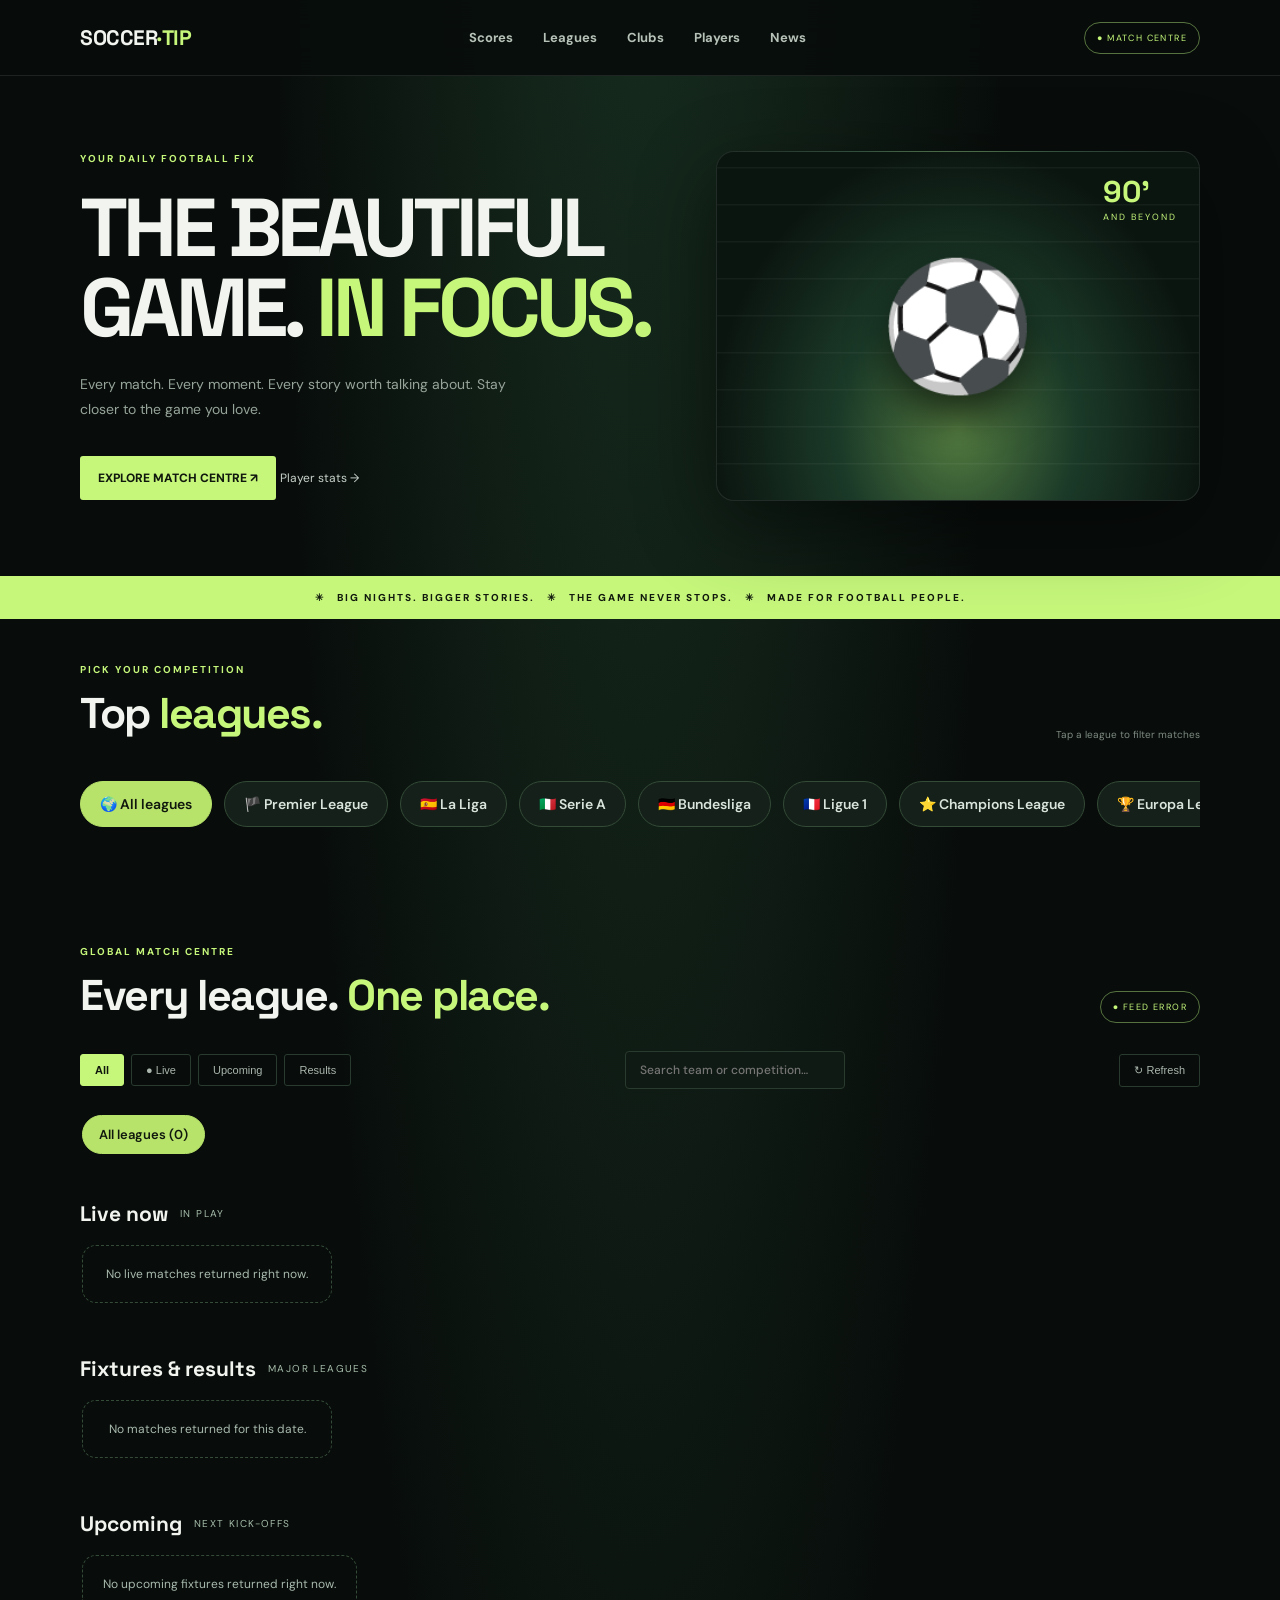
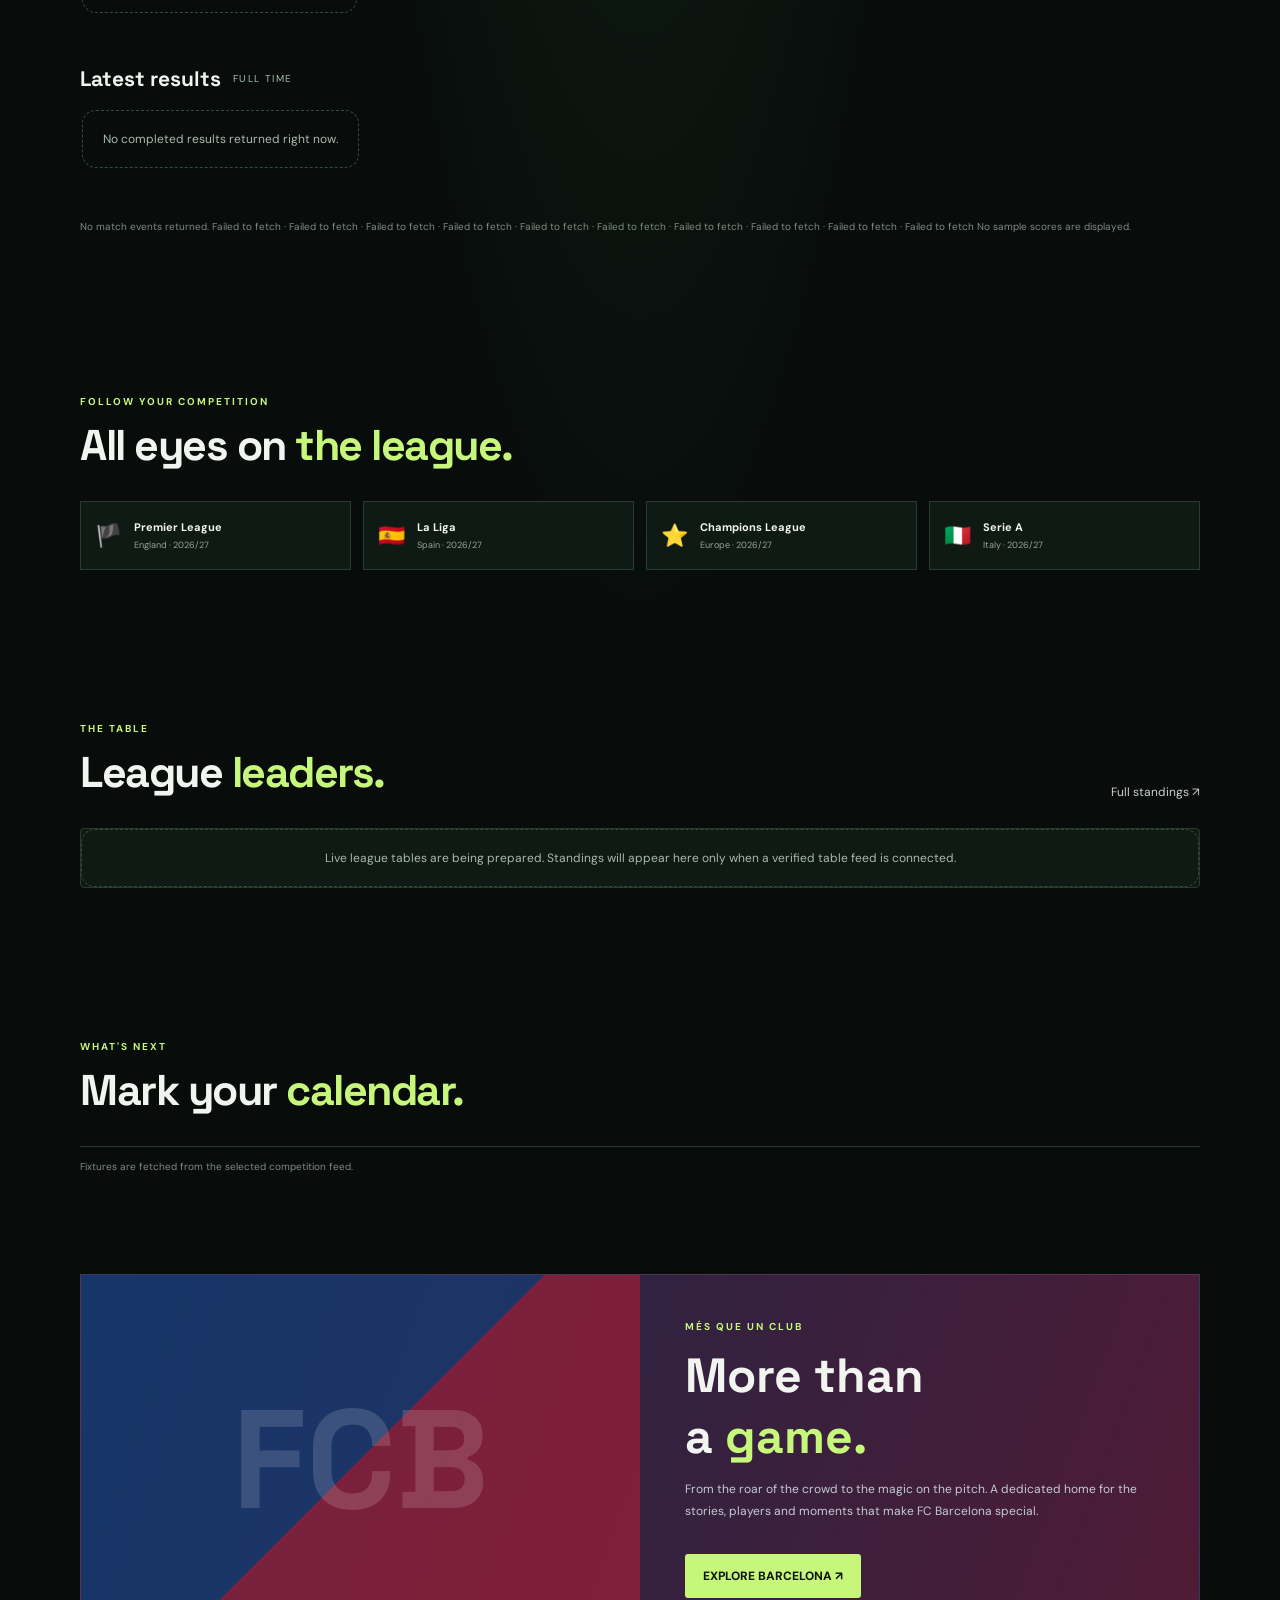
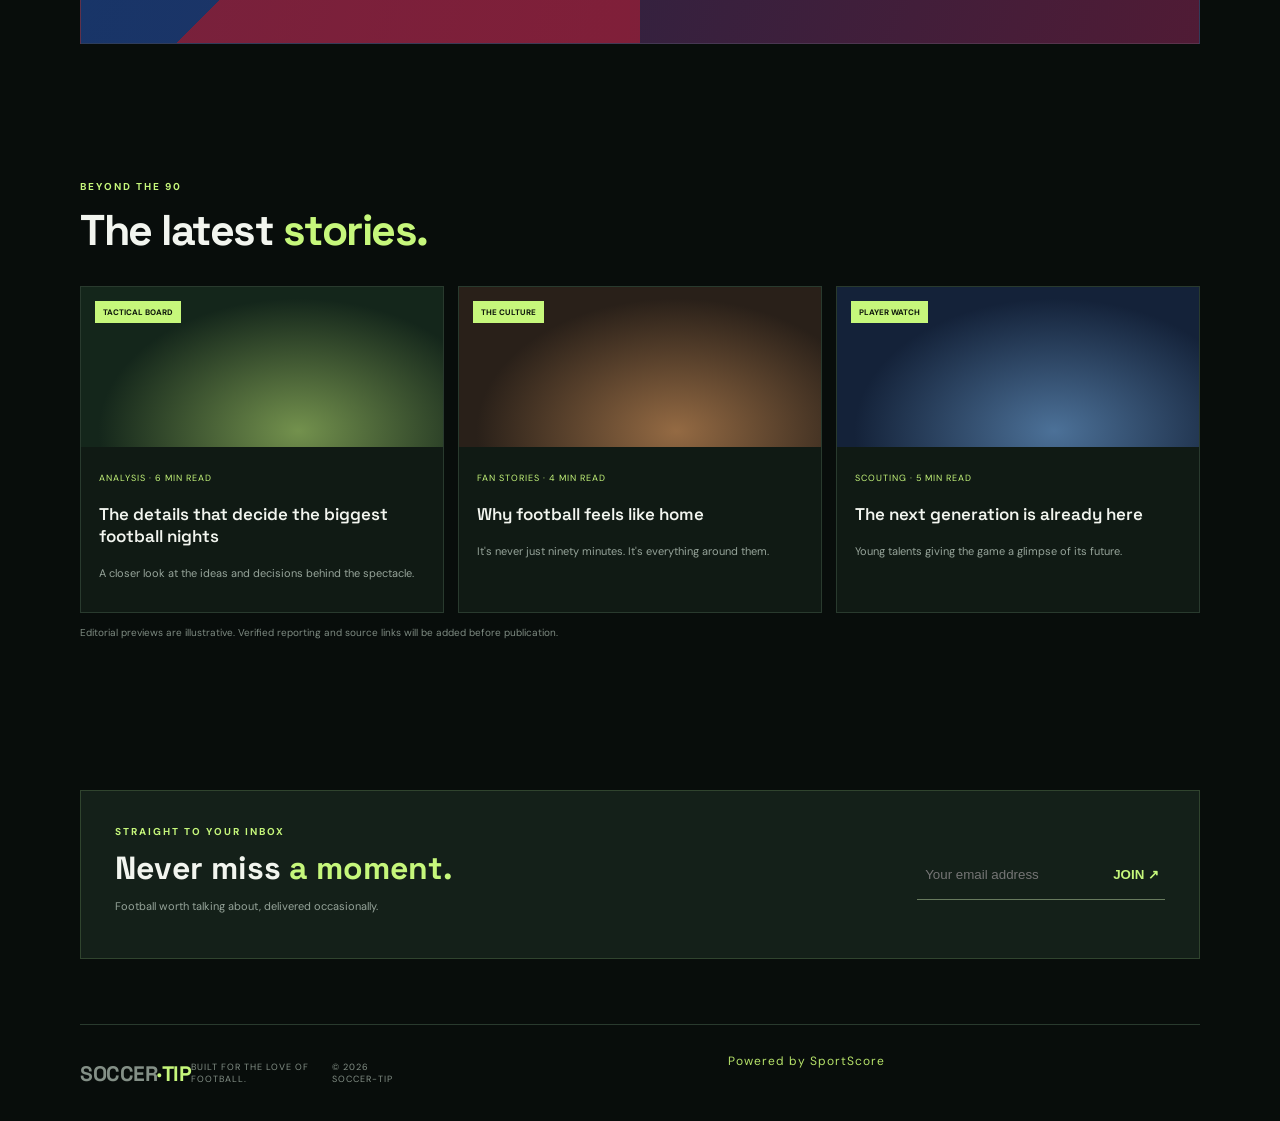
==== commit 5d6a9d0c: "Label multi-league scoreboard accurately and refresh cache" ====
--- a/index.html
+++ b/index.html
@@ -1,11 +1,11 @@
-<!doctype html><html lang="en"><head><meta charset="utf-8"><meta name="viewport" content="width=device-width,initial-scale=1"><meta name="theme-color" content="#080d0b"><meta name="description" content="Soccer-Tip — your home for football scores, fixtures, leagues and stories."><title>Soccer-Tip | The beautiful game, in focus</title><link rel="preconnect" href="https://fonts.googleapis.com"><link href="https://fonts.googleapis.com/css2?family=DM+Sans:wght@400;500;700;800&family=Space+Grotesk:wght@500;600;700&display=swap" rel="stylesheet"><link rel="stylesheet" href="styles.css?v=class1"></head><body><header class="top wrap"><a class="brand" href="#">SOCCER<b>·TIP</b></a><nav><a href="#scores">Scores</a><a href="leagues.html">Leagues</a><a href="clubs.html">Clubs</a><a href="players.html">Players</a><a href="news.html">News</a></nav><span class="pill">● MATCH CENTRE</span></header><main><section class="hero wrap"><div><div class="eyebrow">YOUR DAILY FOOTBALL FIX</div><h1>THE BEAUTIFUL<br>GAME. <em>IN FOCUS.</em></h1><p>Every match. Every moment. Every story worth talking about. Stay closer to the game you love.</p><a class="cta" href="#scores">EXPLORE MATCH CENTRE ↗</a> <a class="link" href="players.html">Player stats →</a></div><div class="stadium"><div class="stamp">90'<small>AND BEYOND</small></div><div class="ball">⚽</div></div></section><div class="ticker">✳ &nbsp; BIG NIGHTS. BIGGER STORIES. &nbsp; ✳ &nbsp; THE GAME NEVER STOPS. &nbsp; ✳ &nbsp; MADE FOR FOOTBALL PEOPLE.</div><section class="section wrap top-leagues-section" id="top-leagues"><div class="heading"><div><div class="eyebrow">PICK YOUR COMPETITION</div><h2>Top <em>leagues.</em></h2></div><span class="disclaimer">Tap a league to filter matches</span></div><div class="league-rail featured-league-rail" id="featured-leagues"><button class="league-chip active" data-league="all">🌍 All leagues</button><button class="league-chip" data-league="Premier League">🏴 Premier League</button><button class="league-chip" data-league="La Liga">🇪🇸 La Liga</button><button class="league-chip" data-league="Serie A">🇮🇹 Serie A</button><button class="league-chip" data-league="Bundesliga">🇩🇪 Bundesliga</button><button class="league-chip" data-league="Ligue 1">🇫🇷 Ligue 1</button><button class="league-chip" data-league="Champions League">⭐ Champions League</button><button class="league-chip" data-league="Europa League">🏆 Europa League</button><button class="league-chip" data-league="Eredivisie">🇳🇱 Eredivisie</button><button class="league-chip" data-league="Primeira Liga">🇵🇹 Primeira Liga</button></div></section><section class="section wrap" id="scores">
+<!doctype html><html lang="en"><head><meta charset="utf-8"><meta name="viewport" content="width=device-width,initial-scale=1"><meta name="theme-color" content="#080d0b"><meta name="description" content="Soccer-Tip — your home for football scores, fixtures, leagues and stories."><title>Soccer-Tip | The beautiful game, in focus</title><link rel="preconnect" href="https://fonts.googleapis.com"><link href="https://fonts.googleapis.com/css2?family=DM+Sans:wght@400;500;700;800&family=Space+Grotesk:wght@500;600;700&display=swap" rel="stylesheet"><link rel="stylesheet" href="styles.css?v=espn1"></head><body><header class="top wrap"><a class="brand" href="#">SOCCER<b>·TIP</b></a><nav><a href="#scores">Scores</a><a href="leagues.html">Leagues</a><a href="clubs.html">Clubs</a><a href="players.html">Players</a><a href="news.html">News</a></nav><span class="pill">● MATCH CENTRE</span></header><main><section class="hero wrap"><div><div class="eyebrow">YOUR DAILY FOOTBALL FIX</div><h1>THE BEAUTIFUL<br>GAME. <em>IN FOCUS.</em></h1><p>Every match. Every moment. Every story worth talking about. Stay closer to the game you love.</p><a class="cta" href="#scores">EXPLORE MATCH CENTRE ↗</a> <a class="link" href="players.html">Player stats →</a></div><div class="stadium"><div class="stamp">90'<small>AND BEYOND</small></div><div class="ball">⚽</div></div></section><div class="ticker">✳ &nbsp; BIG NIGHTS. BIGGER STORIES. &nbsp; ✳ &nbsp; THE GAME NEVER STOPS. &nbsp; ✳ &nbsp; MADE FOR FOOTBALL PEOPLE.</div><section class="section wrap top-leagues-section" id="top-leagues"><div class="heading"><div><div class="eyebrow">PICK YOUR COMPETITION</div><h2>Top <em>leagues.</em></h2></div><span class="disclaimer">Tap a league to filter matches</span></div><div class="league-rail featured-league-rail" id="featured-leagues"><button class="league-chip active" data-league="all">🌍 All leagues</button><button class="league-chip" data-league="Premier League">🏴 Premier League</button><button class="league-chip" data-league="La Liga">🇪🇸 La Liga</button><button class="league-chip" data-league="Serie A">🇮🇹 Serie A</button><button class="league-chip" data-league="Bundesliga">🇩🇪 Bundesliga</button><button class="league-chip" data-league="Ligue 1">🇫🇷 Ligue 1</button><button class="league-chip" data-league="Champions League">⭐ Champions League</button><button class="league-chip" data-league="Europa League">🏆 Europa League</button><button class="league-chip" data-league="Eredivisie">🇳🇱 Eredivisie</button><button class="league-chip" data-league="Primeira Liga">🇵🇹 Primeira Liga</button></div></section><section class="section wrap" id="scores">
 <div class="heading"><div><div class="eyebrow">GLOBAL MATCH CENTRE</div><h2>Every league. <em>One place.</em></h2></div><span class="pill" id="live-indicator">● CONNECTING</span></div>
 <div class="score-tools"><div class="tabs"><button class="tab active" data-filter="all">All</button><button class="tab" data-filter="live">● Live</button><button class="tab" data-filter="upcoming">Upcoming</button><button class="tab" data-filter="completed">Results</button></div><input id="match-search" class="match-search" type="search" placeholder="Search team or competition…" aria-label="Search matches"><button class="tab" id="refresh-scores" type="button">↻ Refresh</button></div>
 <div class="league-rail" id="league-rail" aria-label="Filter by league"><button class="league-chip active" data-league="all">All leagues</button></div>
 <div class="match-section"><div class="subheading"><h3>Live now</h3><span>IN PLAY</span></div><div class="match-rail" id="live-matches"><p class="loading-state">Loading live matches…</p></div></div>
-<div class="match-section"><div class="subheading"><h3>Today's fixtures</h3><span>ALL COMPETITIONS</span></div><div class="match-rail" id="today-matches"><p class="loading-state">Loading today's matches…</p></div></div>
+<div class="match-section"><div class="subheading"><h3>Fixtures & results</h3><span>MAJOR LEAGUES</span></div><div class="match-rail" id="today-matches"><p class="loading-state">Loading today's matches…</p></div></div>
 <div class="match-section"><div class="subheading"><h3>Upcoming</h3><span>NEXT KICK-OFFS</span></div><div class="match-rail" id="upcoming-matches"><p class="loading-state">Loading upcoming matches…</p></div></div>
 <div class="match-section"><div class="subheading"><h3>Latest results</h3><span>FULL TIME</span></div><div class="match-rail" id="finished-matches"><p class="loading-state">Loading results…</p></div></div>
 <p class="disclaimer" id="score-status">Connecting to the public football data feed. Match cards will only show returned data.</p>
 <div class="match-detail" id="match-detail" hidden></div>
-</section><section class="section wrap" id="leagues"><div class="heading"><div><div class="eyebrow">FOLLOW YOUR COMPETITION</div><h2>All eyes on <em>the league.</em></h2></div></div><div class="leagues"><a class="league" href="#fixtures"><span class="flag">🏴</span><span><strong>Premier League</strong><small>England · 2026/27</small></span></a><a class="league" href="#fixtures"><span class="flag">🇪🇸</span><span><strong>La Liga</strong><small>Spain · 2026/27</small></span></a><a class="league" href="#fixtures"><span class="flag">⭐</span><span><strong>Champions League</strong><small>Europe · 2026/27</small></span></a><a class="league" href="#fixtures"><span class="flag">🇮🇹</span><span><strong>Serie A</strong><small>Italy · 2026/27</small></span></a></div></section><section class="section wrap" id="standings"><div class="heading"><div><div class="eyebrow">THE TABLE</div><h2>League <em>leaders.</em></h2></div><a class="link" href="leagues.html">Full standings ↗</a></div><div class="table-wrap"><div class="empty-state">Live league tables are being prepared. Standings will appear here only when a verified table feed is connected.</div></div></section><section class="section wrap" id="fixtures"><div class="heading"><div><div class="eyebrow">WHAT'S NEXT</div><h2>Mark your <em>calendar.</em></h2></div></div><div class="fixtures" id="upcoming-fixtures"><p class="disclaimer">Fixtures are fetched from the selected competition feed.</p></div></section><section class="barca wrap"><div class="barca-art">FCB</div><div class="barca-copy"><div class="eyebrow">MÉS QUE UN CLUB</div><h2>More than<br>a <em>game.</em></h2><p>From the roar of the crowd to the magic on the pitch. A dedicated home for the stories, players and moments that make FC Barcelona special.</p><a class="cta" href="clubs.html#barcelona">EXPLORE BARCELONA ↗</a></div></section><section class="section wrap" id="stories"><div class="heading"><div><div class="eyebrow">BEYOND THE 90</div><h2>The latest <em>stories.</em></h2></div></div><div class="stories"><article class="story"><div class="visual"><span>TACTICAL BOARD</span></div><div class="story-copy"><small>ANALYSIS · 6 MIN READ</small><h3>The details that decide the biggest football nights</h3><p>A closer look at the ideas and decisions behind the spectacle.</p></div></article><article class="story"><div class="visual"><span>THE CULTURE</span></div><div class="story-copy"><small>FAN STORIES · 4 MIN READ</small><h3>Why football feels like home</h3><p>It's never just ninety minutes. It's everything around them.</p></div></article><article class="story"><div class="visual"><span>PLAYER WATCH</span></div><div class="story-copy"><small>SCOUTING · 5 MIN READ</small><h3>The next generation is already here</h3><p>Young talents giving the game a glimpse of its future.</p></div></article></div><p class="disclaimer">Editorial previews are illustrative. Verified reporting and source links will be added before publication.</p></section><section class="newsletter wrap"><div><div class="eyebrow">STRAIGHT TO YOUR INBOX</div><h2>Never miss <em>a moment.</em></h2><p>Football worth talking about, delivered occasionally.</p></div><div><form id="newsletter"><input type="email" placeholder="Your email address" required aria-label="Your email address"><button>JOIN ↗</button></form><small id="message" class="disclaimer"></small></div></section></main><footer class="footer wrap"><a class="brand" href="#">SOCCER<b>·TIP</b></a><span>BUILT FOR THE LOVE OF FOOTBALL.</span><span>© 2026 SOCCER-TIP</span><div class="wrap" style="padding:0 0 24px;text-align:center"><a href="https://sportscore.com/" rel="dofollow" style="color:#b7e36a;font-size:12px">Powered by SportScore</a></div></footer><script src="app.js?v=class1"></script></body></html>+</section><section class="section wrap" id="leagues"><div class="heading"><div><div class="eyebrow">FOLLOW YOUR COMPETITION</div><h2>All eyes on <em>the league.</em></h2></div></div><div class="leagues"><a class="league" href="#fixtures"><span class="flag">🏴</span><span><strong>Premier League</strong><small>England · 2026/27</small></span></a><a class="league" href="#fixtures"><span class="flag">🇪🇸</span><span><strong>La Liga</strong><small>Spain · 2026/27</small></span></a><a class="league" href="#fixtures"><span class="flag">⭐</span><span><strong>Champions League</strong><small>Europe · 2026/27</small></span></a><a class="league" href="#fixtures"><span class="flag">🇮🇹</span><span><strong>Serie A</strong><small>Italy · 2026/27</small></span></a></div></section><section class="section wrap" id="standings"><div class="heading"><div><div class="eyebrow">THE TABLE</div><h2>League <em>leaders.</em></h2></div><a class="link" href="leagues.html">Full standings ↗</a></div><div class="table-wrap"><div class="empty-state">Live league tables are being prepared. Standings will appear here only when a verified table feed is connected.</div></div></section><section class="section wrap" id="fixtures"><div class="heading"><div><div class="eyebrow">WHAT'S NEXT</div><h2>Mark your <em>calendar.</em></h2></div></div><div class="fixtures" id="upcoming-fixtures"><p class="disclaimer">Fixtures are fetched from the selected competition feed.</p></div></section><section class="barca wrap"><div class="barca-art">FCB</div><div class="barca-copy"><div class="eyebrow">MÉS QUE UN CLUB</div><h2>More than<br>a <em>game.</em></h2><p>From the roar of the crowd to the magic on the pitch. A dedicated home for the stories, players and moments that make FC Barcelona special.</p><a class="cta" href="clubs.html#barcelona">EXPLORE BARCELONA ↗</a></div></section><section class="section wrap" id="stories"><div class="heading"><div><div class="eyebrow">BEYOND THE 90</div><h2>The latest <em>stories.</em></h2></div></div><div class="stories"><article class="story"><div class="visual"><span>TACTICAL BOARD</span></div><div class="story-copy"><small>ANALYSIS · 6 MIN READ</small><h3>The details that decide the biggest football nights</h3><p>A closer look at the ideas and decisions behind the spectacle.</p></div></article><article class="story"><div class="visual"><span>THE CULTURE</span></div><div class="story-copy"><small>FAN STORIES · 4 MIN READ</small><h3>Why football feels like home</h3><p>It's never just ninety minutes. It's everything around them.</p></div></article><article class="story"><div class="visual"><span>PLAYER WATCH</span></div><div class="story-copy"><small>SCOUTING · 5 MIN READ</small><h3>The next generation is already here</h3><p>Young talents giving the game a glimpse of its future.</p></div></article></div><p class="disclaimer">Editorial previews are illustrative. Verified reporting and source links will be added before publication.</p></section><section class="newsletter wrap"><div><div class="eyebrow">STRAIGHT TO YOUR INBOX</div><h2>Never miss <em>a moment.</em></h2><p>Football worth talking about, delivered occasionally.</p></div><div><form id="newsletter"><input type="email" placeholder="Your email address" required aria-label="Your email address"><button>JOIN ↗</button></form><small id="message" class="disclaimer"></small></div></section></main><footer class="footer wrap"><a class="brand" href="#">SOCCER<b>·TIP</b></a><span>BUILT FOR THE LOVE OF FOOTBALL.</span><span>© 2026 SOCCER-TIP</span><div class="wrap" style="padding:0 0 24px;text-align:center"><a href="https://sportscore.com/" rel="dofollow" style="color:#b7e36a;font-size:12px">Powered by SportScore</a></div></footer><script src="app.js?v=espn1"></script></body></html>
--- a/styles.css
+++ b/styles.css
@@ -65,3 +65,29 @@
 .featured-league-rail .league-chip.active{background:#b7e36a;color:#10170d;border-color:#b7e36a}
 .top-leagues-section .heading{align-items:end}
 @media(max-width:600px){.top-leagues-section{padding-top:18px}.featured-league-rail .league-chip{padding:11px 15px}}
+
+/* Premium match-centre refinement */
+:root{--green:#c6f77b;--panel:#101a14;--line:#293a2e}
+body{background:radial-gradient(ellipse at 50% -18%,#1a3323 0,transparent 42%),var(--bg)}
+.top{position:sticky;top:0;z-index:30;background:#080d0beF;backdrop-filter:blur(16px);width:100%;padding:0 max(6%,calc((100% - 1120px)/2));border-bottom:1px solid #ffffff18}
+.brand{font-size:21px;letter-spacing:-.5px}
+nav a{font-weight:700;transition:color .2s}
+.hero{min-height:500px}
+.hero h1{letter-spacing:-5px}
+.stadium{border-radius:18px;box-shadow:0 24px 80px #0007}
+.ticker{letter-spacing:2px}
+.top-leagues-section{padding-top:44px;padding-bottom:30px}
+.featured-league-rail{padding-bottom:12px}
+.league-chip{transition:background .2s,border-color .2s,transform .2s}
+.league-chip:hover{transform:translateY(-2px);border-color:var(--green)}
+.match-search{background:#101a14;border:1px solid var(--line);color:var(--txt);border-radius:4px;padding:10px 14px;min-width:220px;outline:none;font:500 12px var(--body)}
+.match-search:focus{border-color:var(--green);box-shadow:0 0 0 3px #c6f77b18}
+.match-card{background:linear-gradient(145deg,#16241a,#0b120e);border-radius:14px;box-shadow:0 8px 24px #0002}
+.match-card:focus-visible,.tab:focus-visible,.league-chip:focus-visible{outline:2px solid var(--green);outline-offset:3px}
+.match-card-top{gap:12px}
+.match-card-score{font-size:24px}
+.match-detail{border:1px solid var(--green);border-radius:16px;background:linear-gradient(145deg,#17271b,#0d1510);padding:22px;margin-top:24px}
+.section{scroll-margin-top:85px}
+#live-indicator{white-space:nowrap}
+.footer{align-items:center}
+@media(max-width:760px){.top{padding:0 5%;}.hero h1{letter-spacing:-3px}.match-search{width:100%;min-width:0}.score-tools{gap:10px}.score-tools .tabs{overflow-x:auto;flex-wrap:nowrap}.tab{white-space:nowrap}.section{padding:54px 0}.featured-league-rail{margin-right:-5%;padding-right:5%}}
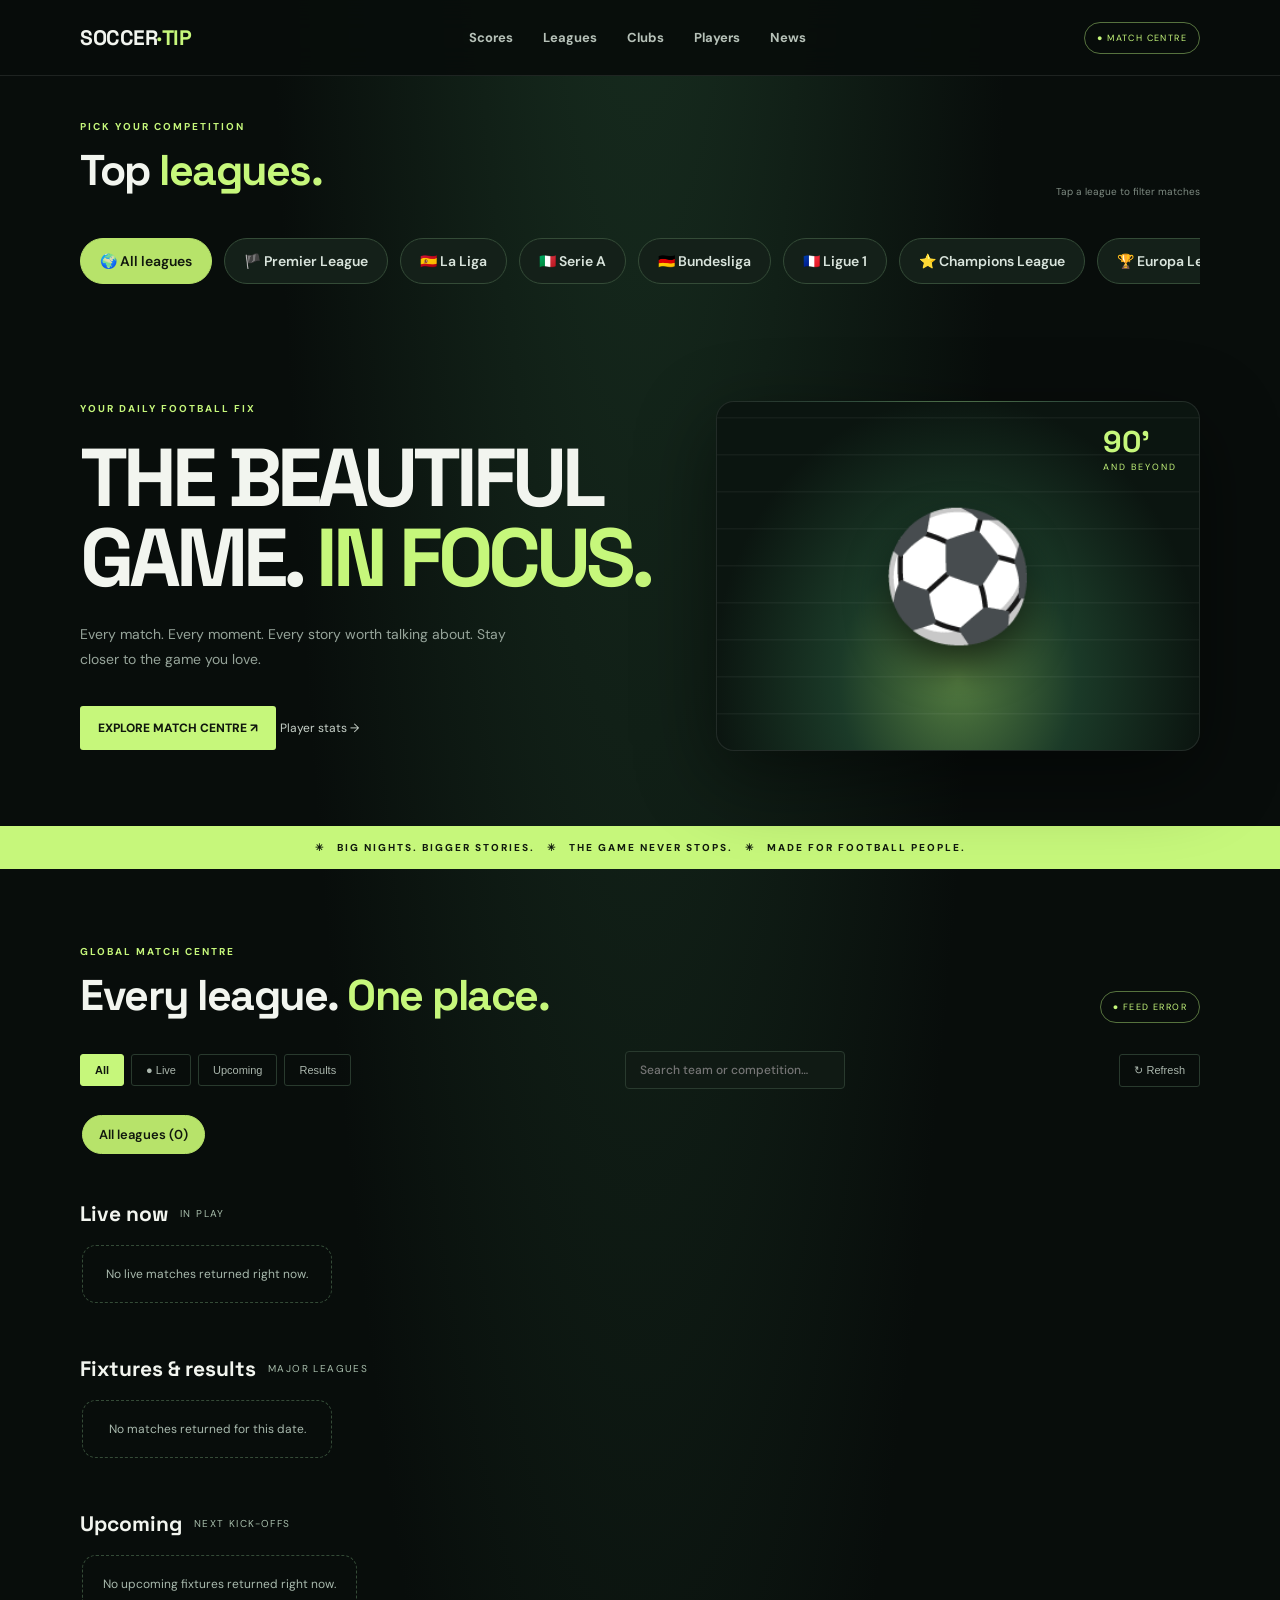
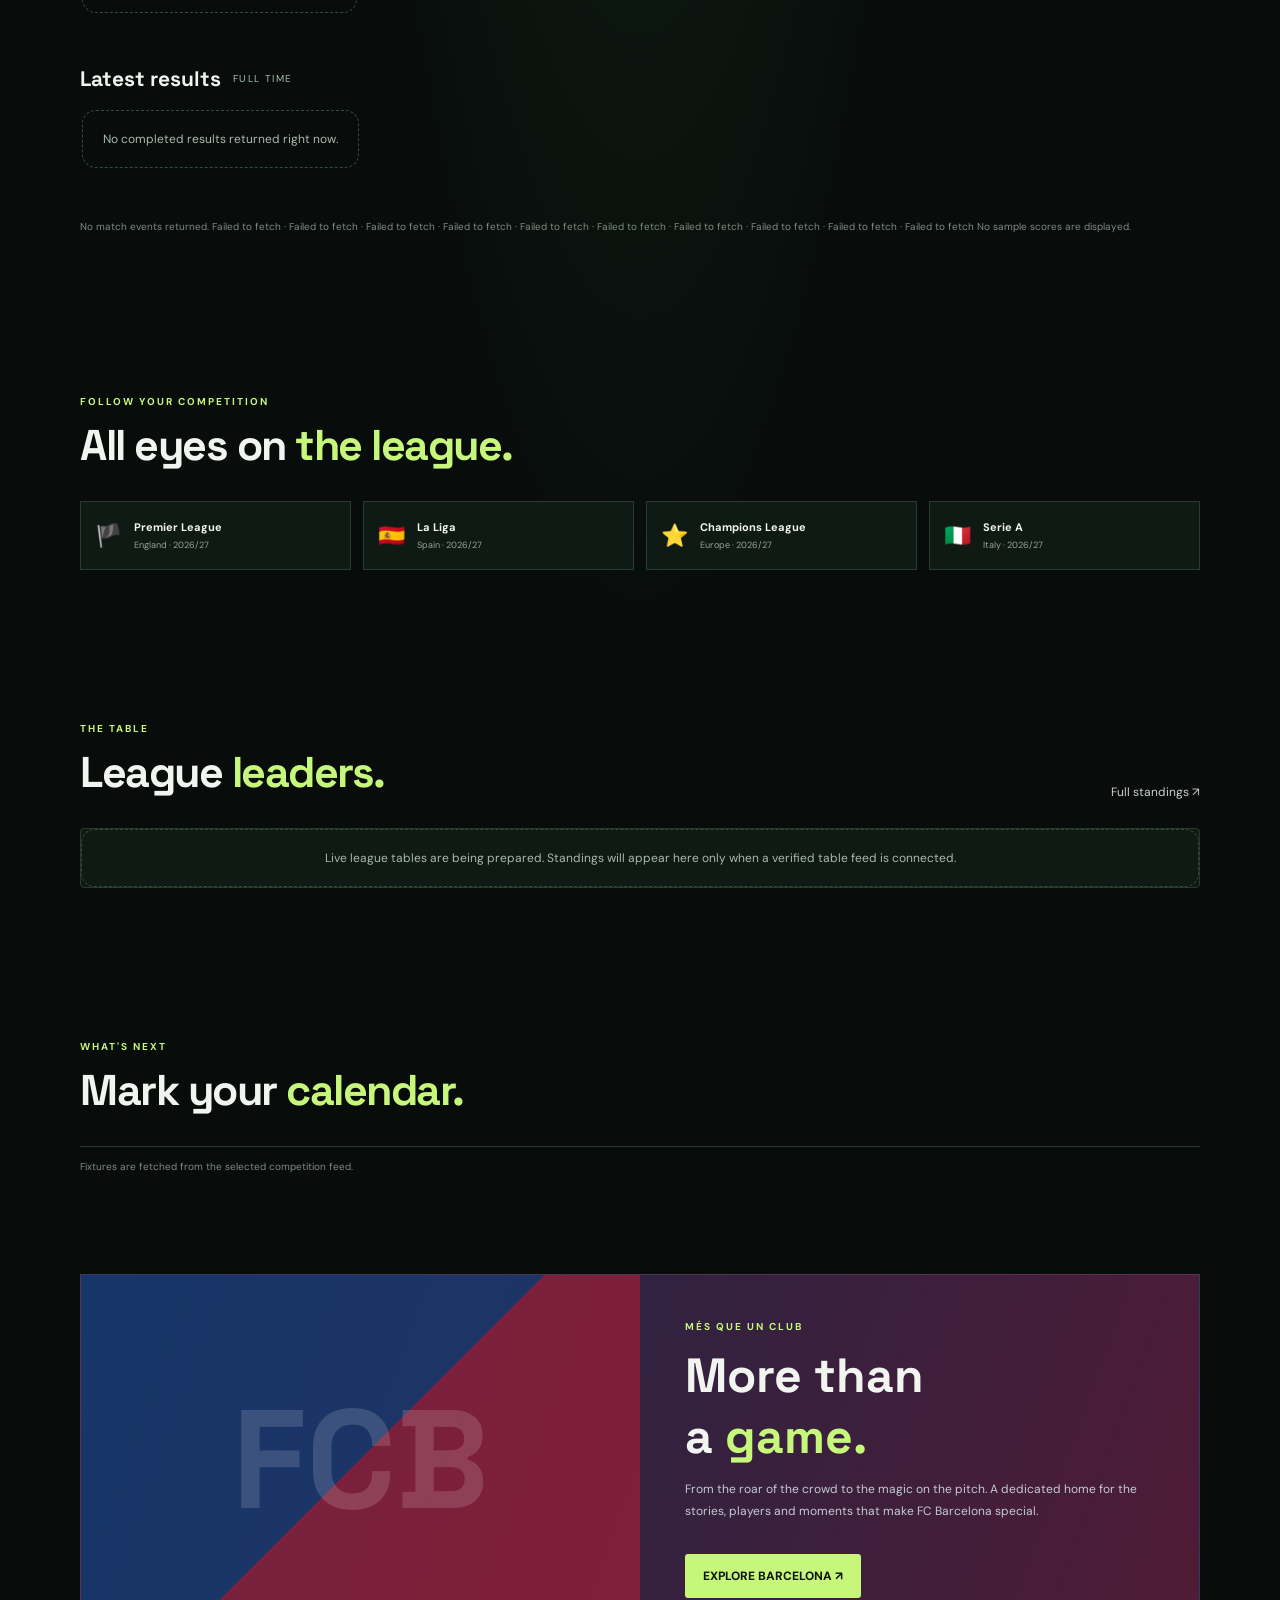
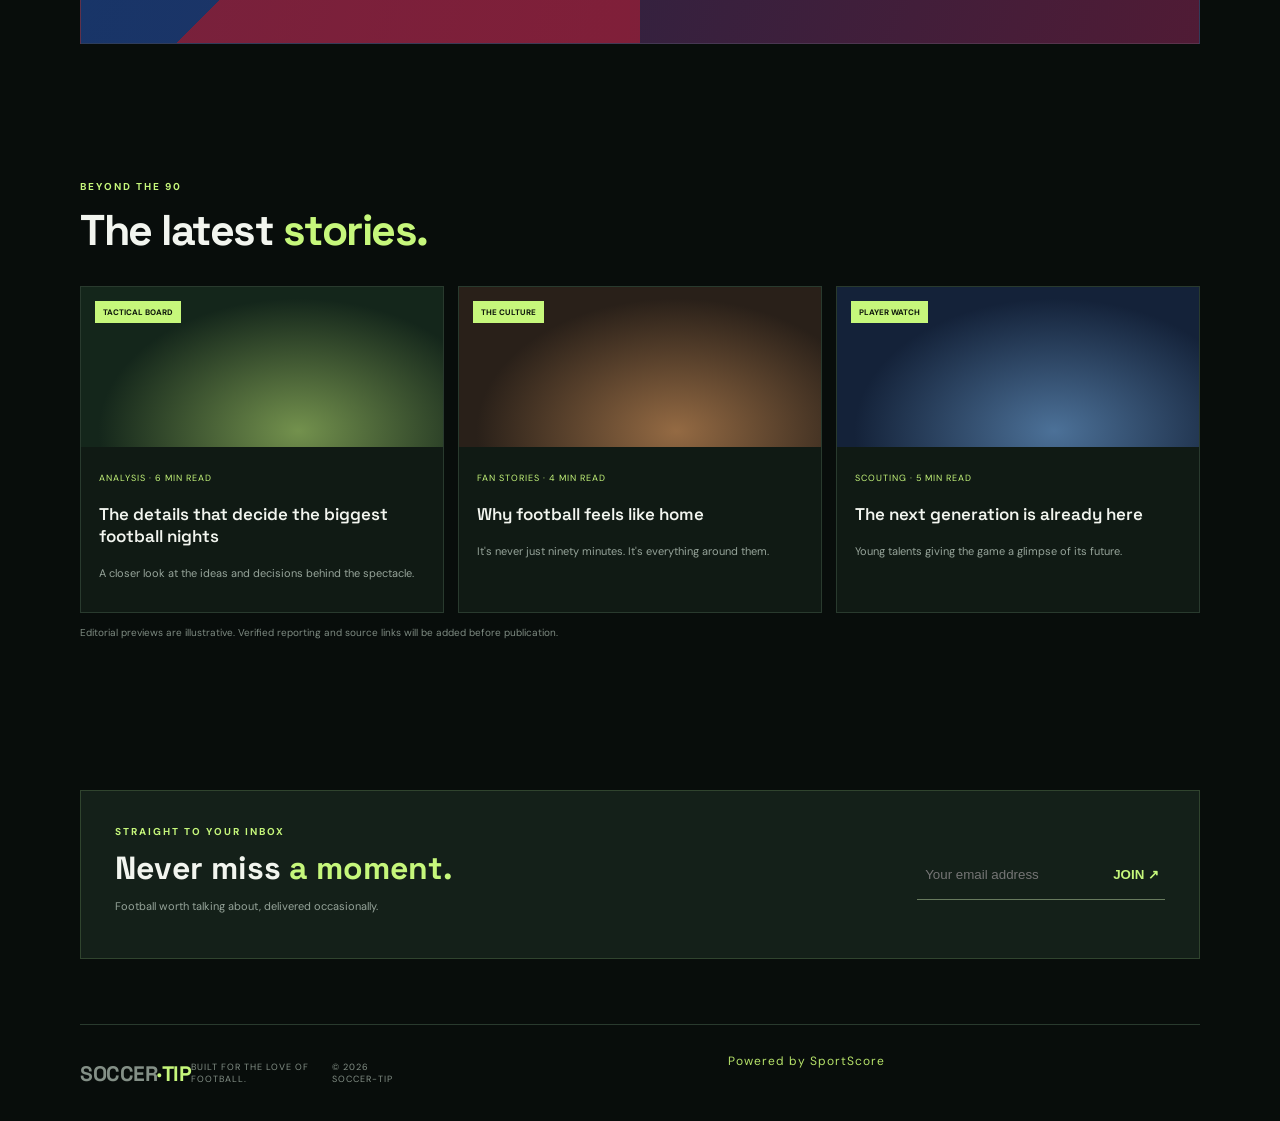
==== commit 903eee67: "Move league selector above the fold for faster navigation" ====
--- a/index.html
+++ b/index.html
@@ -1,4 +1,4 @@
-<!doctype html><html lang="en"><head><meta charset="utf-8"><meta name="viewport" content="width=device-width,initial-scale=1"><meta name="theme-color" content="#080d0b"><meta name="description" content="Soccer-Tip — your home for football scores, fixtures, leagues and stories."><title>Soccer-Tip | The beautiful game, in focus</title><link rel="preconnect" href="https://fonts.googleapis.com"><link href="https://fonts.googleapis.com/css2?family=DM+Sans:wght@400;500;700;800&family=Space+Grotesk:wght@500;600;700&display=swap" rel="stylesheet"><link rel="stylesheet" href="styles.css?v=espn1"></head><body><header class="top wrap"><a class="brand" href="#">SOCCER<b>·TIP</b></a><nav><a href="#scores">Scores</a><a href="leagues.html">Leagues</a><a href="clubs.html">Clubs</a><a href="players.html">Players</a><a href="news.html">News</a></nav><span class="pill">● MATCH CENTRE</span></header><main><section class="hero wrap"><div><div class="eyebrow">YOUR DAILY FOOTBALL FIX</div><h1>THE BEAUTIFUL<br>GAME. <em>IN FOCUS.</em></h1><p>Every match. Every moment. Every story worth talking about. Stay closer to the game you love.</p><a class="cta" href="#scores">EXPLORE MATCH CENTRE ↗</a> <a class="link" href="players.html">Player stats →</a></div><div class="stadium"><div class="stamp">90'<small>AND BEYOND</small></div><div class="ball">⚽</div></div></section><div class="ticker">✳ &nbsp; BIG NIGHTS. BIGGER STORIES. &nbsp; ✳ &nbsp; THE GAME NEVER STOPS. &nbsp; ✳ &nbsp; MADE FOR FOOTBALL PEOPLE.</div><section class="section wrap top-leagues-section" id="top-leagues"><div class="heading"><div><div class="eyebrow">PICK YOUR COMPETITION</div><h2>Top <em>leagues.</em></h2></div><span class="disclaimer">Tap a league to filter matches</span></div><div class="league-rail featured-league-rail" id="featured-leagues"><button class="league-chip active" data-league="all">🌍 All leagues</button><button class="league-chip" data-league="Premier League">🏴 Premier League</button><button class="league-chip" data-league="La Liga">🇪🇸 La Liga</button><button class="league-chip" data-league="Serie A">🇮🇹 Serie A</button><button class="league-chip" data-league="Bundesliga">🇩🇪 Bundesliga</button><button class="league-chip" data-league="Ligue 1">🇫🇷 Ligue 1</button><button class="league-chip" data-league="Champions League">⭐ Champions League</button><button class="league-chip" data-league="Europa League">🏆 Europa League</button><button class="league-chip" data-league="Eredivisie">🇳🇱 Eredivisie</button><button class="league-chip" data-league="Primeira Liga">🇵🇹 Primeira Liga</button></div></section><section class="section wrap" id="scores">
+<!doctype html><html lang="en"><head><meta charset="utf-8"><meta name="viewport" content="width=device-width,initial-scale=1"><meta name="theme-color" content="#080d0b"><meta name="description" content="Soccer-Tip — your home for football scores, fixtures, leagues and stories."><title>Soccer-Tip | The beautiful game, in focus</title><link rel="preconnect" href="https://fonts.googleapis.com"><link href="https://fonts.googleapis.com/css2?family=DM+Sans:wght@400;500;700;800&family=Space+Grotesk:wght@500;600;700&display=swap" rel="stylesheet"><link rel="stylesheet" href="styles.css?v=clear2"></head><body><header class="top wrap"><a class="brand" href="#">SOCCER<b>·TIP</b></a><nav><a href="#scores">Scores</a><a href="#top-leagues">Leagues</a><a href="clubs.html">Clubs</a><a href="players.html">Players</a><a href="news.html">News</a></nav><span class="pill">● MATCH CENTRE</span></header><section class="section wrap top-leagues-section" id="top-leagues"><div class="heading"><div><div class="eyebrow">PICK YOUR COMPETITION</div><h2>Top <em>leagues.</em></h2></div><span class="disclaimer">Tap a league to filter matches</span></div><div class="league-rail featured-league-rail" id="featured-leagues"><button class="league-chip active" data-league="all">🌍 All leagues</button><button class="league-chip" data-league="Premier League">🏴 Premier League</button><button class="league-chip" data-league="La Liga">🇪🇸 La Liga</button><button class="league-chip" data-league="Serie A">🇮🇹 Serie A</button><button class="league-chip" data-league="Bundesliga">🇩🇪 Bundesliga</button><button class="league-chip" data-league="Ligue 1">🇫🇷 Ligue 1</button><button class="league-chip" data-league="Champions League">⭐ Champions League</button><button class="league-chip" data-league="Europa League">🏆 Europa League</button><button class="league-chip" data-league="Eredivisie">🇳🇱 Eredivisie</button><button class="league-chip" data-league="Primeira Liga">🇵🇹 Primeira Liga</button></div></section><main><section class="hero wrap"><div><div class="eyebrow">YOUR DAILY FOOTBALL FIX</div><h1>THE BEAUTIFUL<br>GAME. <em>IN FOCUS.</em></h1><p>Every match. Every moment. Every story worth talking about. Stay closer to the game you love.</p><a class="cta" href="#scores">EXPLORE MATCH CENTRE ↗</a> <a class="link" href="players.html">Player stats →</a></div><div class="stadium"><div class="stamp">90'<small>AND BEYOND</small></div><div class="ball">⚽</div></div></section><div class="ticker">✳ &nbsp; BIG NIGHTS. BIGGER STORIES. &nbsp; ✳ &nbsp; THE GAME NEVER STOPS. &nbsp; ✳ &nbsp; MADE FOR FOOTBALL PEOPLE.</div><section class="section wrap" id="scores">
 <div class="heading"><div><div class="eyebrow">GLOBAL MATCH CENTRE</div><h2>Every league. <em>One place.</em></h2></div><span class="pill" id="live-indicator">● CONNECTING</span></div>
 <div class="score-tools"><div class="tabs"><button class="tab active" data-filter="all">All</button><button class="tab" data-filter="live">● Live</button><button class="tab" data-filter="upcoming">Upcoming</button><button class="tab" data-filter="completed">Results</button></div><input id="match-search" class="match-search" type="search" placeholder="Search team or competition…" aria-label="Search matches"><button class="tab" id="refresh-scores" type="button">↻ Refresh</button></div>
 <div class="league-rail" id="league-rail" aria-label="Filter by league"><button class="league-chip active" data-league="all">All leagues</button></div>
@@ -8,4 +8,4 @@
 <div class="match-section"><div class="subheading"><h3>Latest results</h3><span>FULL TIME</span></div><div class="match-rail" id="finished-matches"><p class="loading-state">Loading results…</p></div></div>
 <p class="disclaimer" id="score-status">Connecting to the public football data feed. Match cards will only show returned data.</p>
 <div class="match-detail" id="match-detail" hidden></div>
-</section><section class="section wrap" id="leagues"><div class="heading"><div><div class="eyebrow">FOLLOW YOUR COMPETITION</div><h2>All eyes on <em>the league.</em></h2></div></div><div class="leagues"><a class="league" href="#fixtures"><span class="flag">🏴</span><span><strong>Premier League</strong><small>England · 2026/27</small></span></a><a class="league" href="#fixtures"><span class="flag">🇪🇸</span><span><strong>La Liga</strong><small>Spain · 2026/27</small></span></a><a class="league" href="#fixtures"><span class="flag">⭐</span><span><strong>Champions League</strong><small>Europe · 2026/27</small></span></a><a class="league" href="#fixtures"><span class="flag">🇮🇹</span><span><strong>Serie A</strong><small>Italy · 2026/27</small></span></a></div></section><section class="section wrap" id="standings"><div class="heading"><div><div class="eyebrow">THE TABLE</div><h2>League <em>leaders.</em></h2></div><a class="link" href="leagues.html">Full standings ↗</a></div><div class="table-wrap"><div class="empty-state">Live league tables are being prepared. Standings will appear here only when a verified table feed is connected.</div></div></section><section class="section wrap" id="fixtures"><div class="heading"><div><div class="eyebrow">WHAT'S NEXT</div><h2>Mark your <em>calendar.</em></h2></div></div><div class="fixtures" id="upcoming-fixtures"><p class="disclaimer">Fixtures are fetched from the selected competition feed.</p></div></section><section class="barca wrap"><div class="barca-art">FCB</div><div class="barca-copy"><div class="eyebrow">MÉS QUE UN CLUB</div><h2>More than<br>a <em>game.</em></h2><p>From the roar of the crowd to the magic on the pitch. A dedicated home for the stories, players and moments that make FC Barcelona special.</p><a class="cta" href="clubs.html#barcelona">EXPLORE BARCELONA ↗</a></div></section><section class="section wrap" id="stories"><div class="heading"><div><div class="eyebrow">BEYOND THE 90</div><h2>The latest <em>stories.</em></h2></div></div><div class="stories"><article class="story"><div class="visual"><span>TACTICAL BOARD</span></div><div class="story-copy"><small>ANALYSIS · 6 MIN READ</small><h3>The details that decide the biggest football nights</h3><p>A closer look at the ideas and decisions behind the spectacle.</p></div></article><article class="story"><div class="visual"><span>THE CULTURE</span></div><div class="story-copy"><small>FAN STORIES · 4 MIN READ</small><h3>Why football feels like home</h3><p>It's never just ninety minutes. It's everything around them.</p></div></article><article class="story"><div class="visual"><span>PLAYER WATCH</span></div><div class="story-copy"><small>SCOUTING · 5 MIN READ</small><h3>The next generation is already here</h3><p>Young talents giving the game a glimpse of its future.</p></div></article></div><p class="disclaimer">Editorial previews are illustrative. Verified reporting and source links will be added before publication.</p></section><section class="newsletter wrap"><div><div class="eyebrow">STRAIGHT TO YOUR INBOX</div><h2>Never miss <em>a moment.</em></h2><p>Football worth talking about, delivered occasionally.</p></div><div><form id="newsletter"><input type="email" placeholder="Your email address" required aria-label="Your email address"><button>JOIN ↗</button></form><small id="message" class="disclaimer"></small></div></section></main><footer class="footer wrap"><a class="brand" href="#">SOCCER<b>·TIP</b></a><span>BUILT FOR THE LOVE OF FOOTBALL.</span><span>© 2026 SOCCER-TIP</span><div class="wrap" style="padding:0 0 24px;text-align:center"><a href="https://sportscore.com/" rel="dofollow" style="color:#b7e36a;font-size:12px">Powered by SportScore</a></div></footer><script src="app.js?v=espn1"></script></body></html>+</section><section class="section wrap" id="leagues"><div class="heading"><div><div class="eyebrow">FOLLOW YOUR COMPETITION</div><h2>All eyes on <em>the league.</em></h2></div></div><div class="leagues"><a class="league" href="#fixtures"><span class="flag">🏴</span><span><strong>Premier League</strong><small>England · 2026/27</small></span></a><a class="league" href="#fixtures"><span class="flag">🇪🇸</span><span><strong>La Liga</strong><small>Spain · 2026/27</small></span></a><a class="league" href="#fixtures"><span class="flag">⭐</span><span><strong>Champions League</strong><small>Europe · 2026/27</small></span></a><a class="league" href="#fixtures"><span class="flag">🇮🇹</span><span><strong>Serie A</strong><small>Italy · 2026/27</small></span></a></div></section><section class="section wrap" id="standings"><div class="heading"><div><div class="eyebrow">THE TABLE</div><h2>League <em>leaders.</em></h2></div><a class="link" href="leagues.html">Full standings ↗</a></div><div class="table-wrap"><div class="empty-state">Live league tables are being prepared. Standings will appear here only when a verified table feed is connected.</div></div></section><section class="section wrap" id="fixtures"><div class="heading"><div><div class="eyebrow">WHAT'S NEXT</div><h2>Mark your <em>calendar.</em></h2></div></div><div class="fixtures" id="upcoming-fixtures"><p class="disclaimer">Fixtures are fetched from the selected competition feed.</p></div></section><section class="barca wrap"><div class="barca-art">FCB</div><div class="barca-copy"><div class="eyebrow">MÉS QUE UN CLUB</div><h2>More than<br>a <em>game.</em></h2><p>From the roar of the crowd to the magic on the pitch. A dedicated home for the stories, players and moments that make FC Barcelona special.</p><a class="cta" href="clubs.html#barcelona">EXPLORE BARCELONA ↗</a></div></section><section class="section wrap" id="stories"><div class="heading"><div><div class="eyebrow">BEYOND THE 90</div><h2>The latest <em>stories.</em></h2></div></div><div class="stories"><article class="story"><div class="visual"><span>TACTICAL BOARD</span></div><div class="story-copy"><small>ANALYSIS · 6 MIN READ</small><h3>The details that decide the biggest football nights</h3><p>A closer look at the ideas and decisions behind the spectacle.</p></div></article><article class="story"><div class="visual"><span>THE CULTURE</span></div><div class="story-copy"><small>FAN STORIES · 4 MIN READ</small><h3>Why football feels like home</h3><p>It's never just ninety minutes. It's everything around them.</p></div></article><article class="story"><div class="visual"><span>PLAYER WATCH</span></div><div class="story-copy"><small>SCOUTING · 5 MIN READ</small><h3>The next generation is already here</h3><p>Young talents giving the game a glimpse of its future.</p></div></article></div><p class="disclaimer">Editorial previews are illustrative. Verified reporting and source links will be added before publication.</p></section><section class="newsletter wrap"><div><div class="eyebrow">STRAIGHT TO YOUR INBOX</div><h2>Never miss <em>a moment.</em></h2><p>Football worth talking about, delivered occasionally.</p></div><div><form id="newsletter"><input type="email" placeholder="Your email address" required aria-label="Your email address"><button>JOIN ↗</button></form><small id="message" class="disclaimer"></small></div></section></main><footer class="footer wrap"><a class="brand" href="#">SOCCER<b>·TIP</b></a><span>BUILT FOR THE LOVE OF FOOTBALL.</span><span>© 2026 SOCCER-TIP</span><div class="wrap" style="padding:0 0 24px;text-align:center"><a href="https://sportscore.com/" rel="dofollow" style="color:#b7e36a;font-size:12px">Powered by SportScore</a></div></footer><script src="app.js?v=clear2"></script></body></html>
